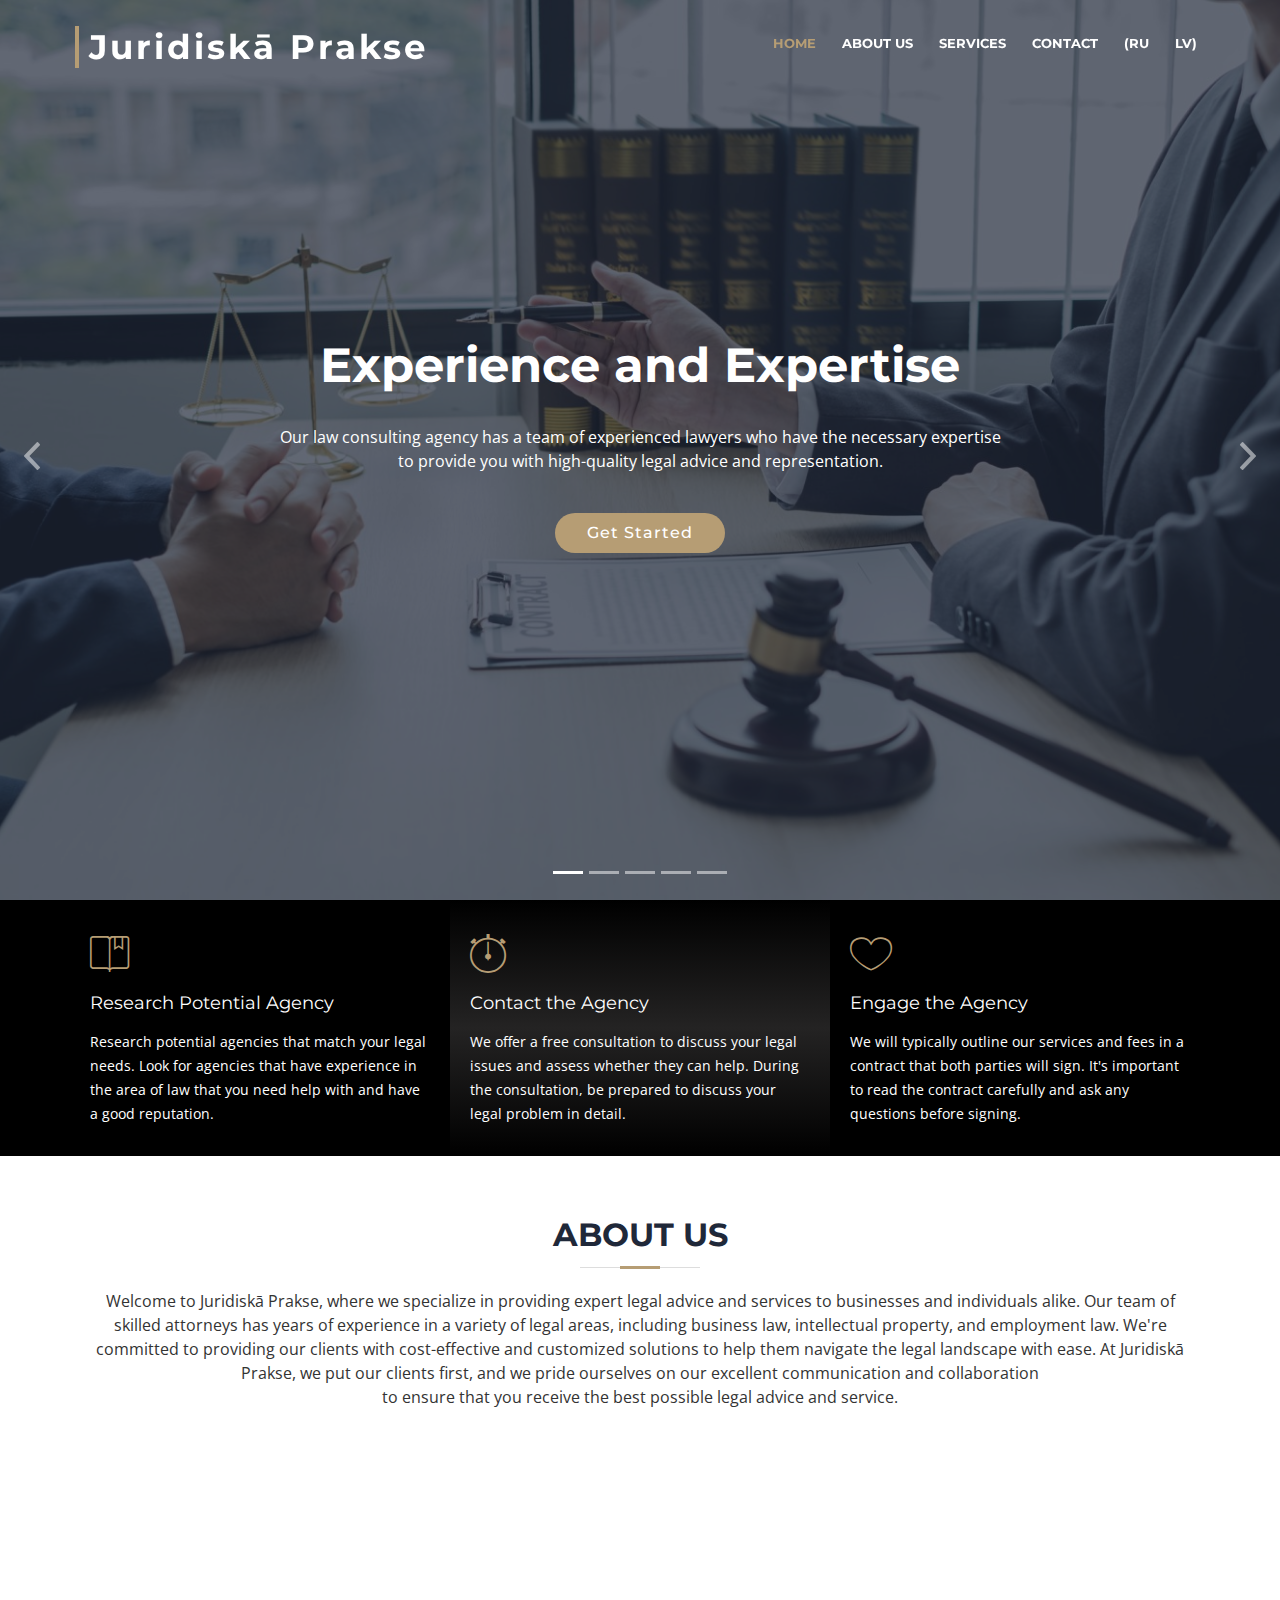
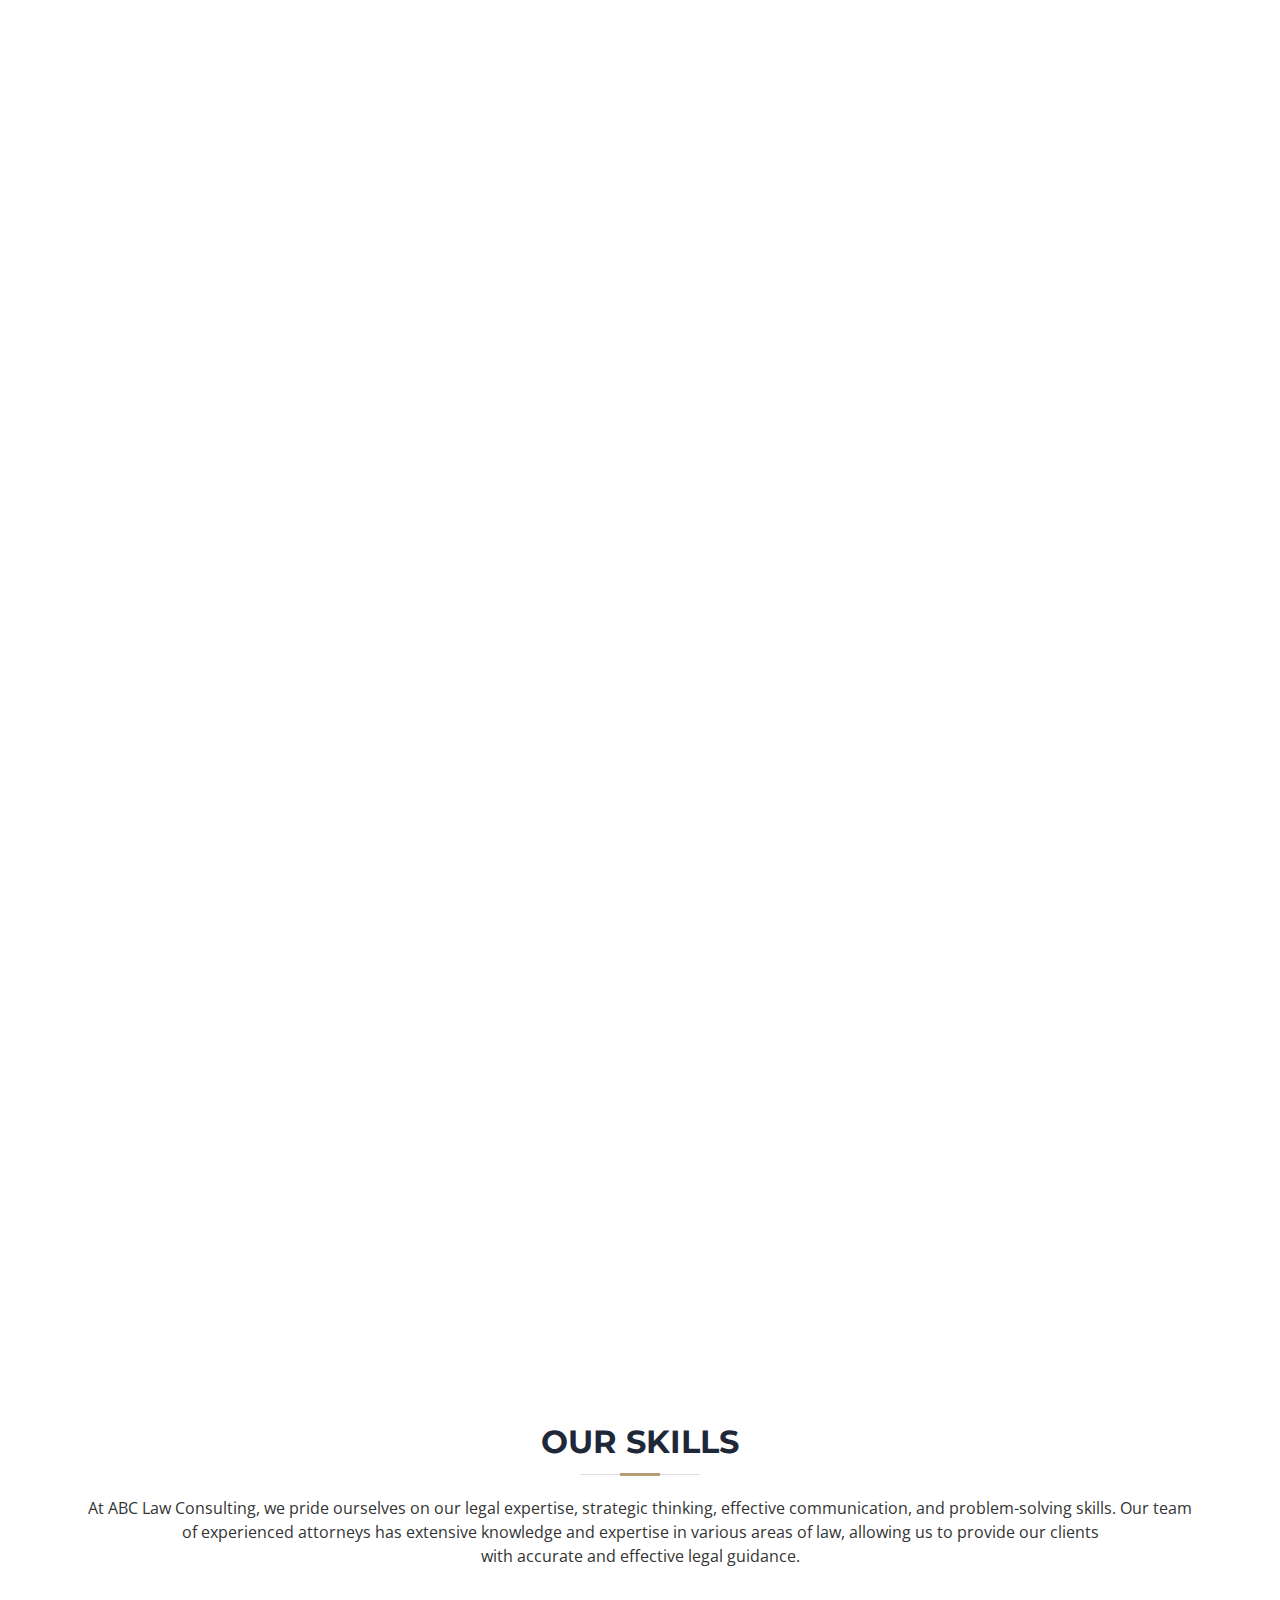
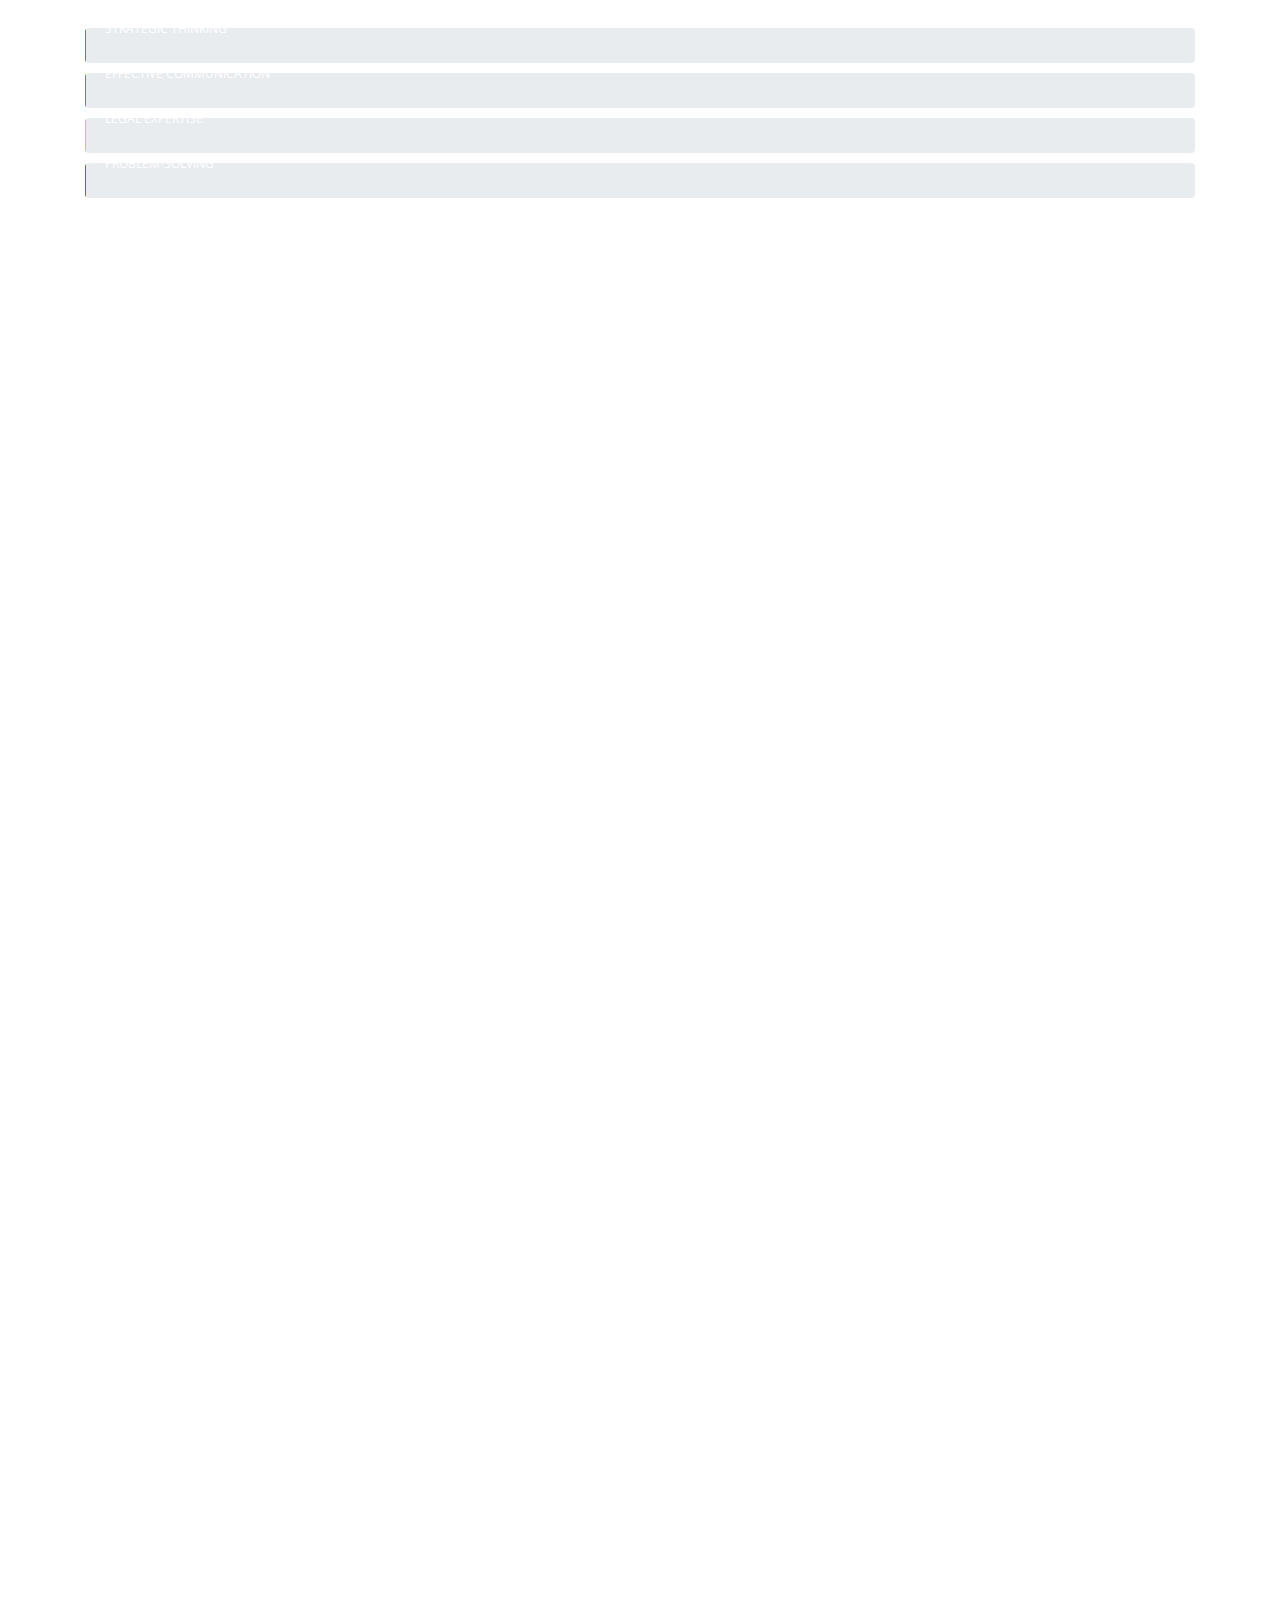
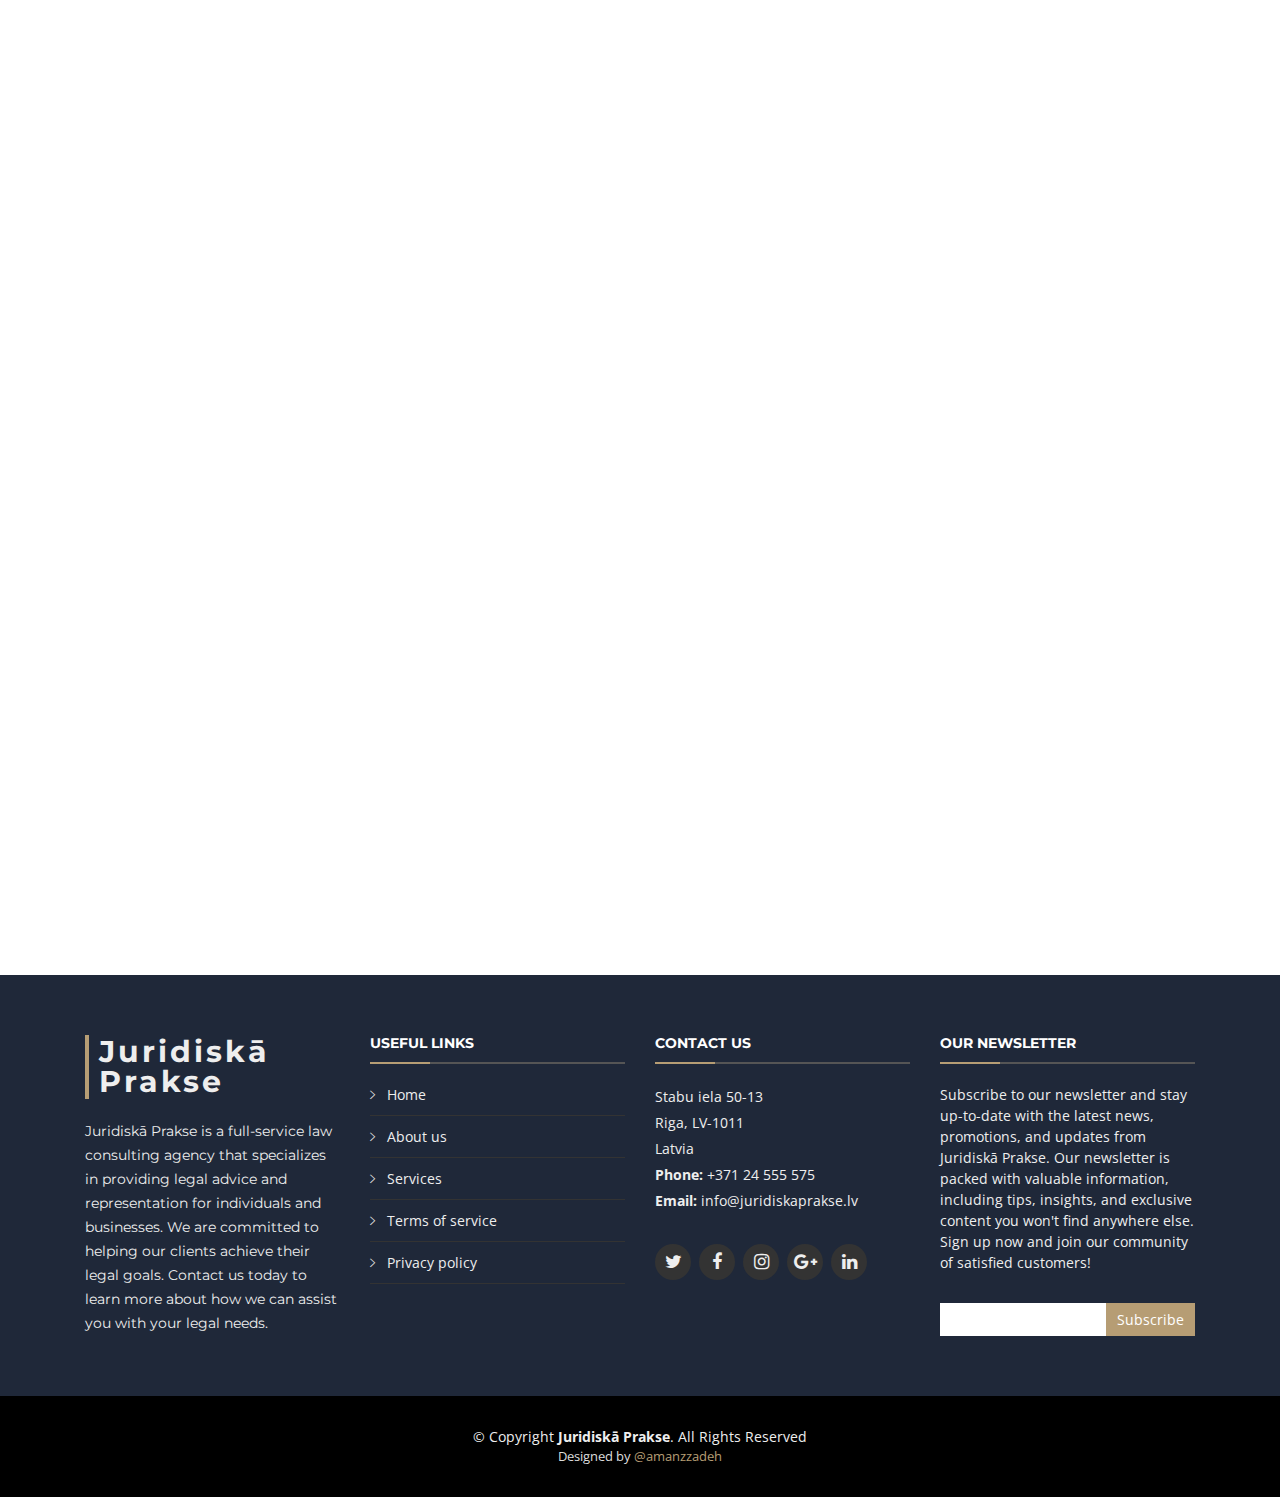
==== index.html @ 6c03685f "Update index.html" ====
<!DOCTYPE html>
<html lang="en">
<head>
  <meta charset="utf-8">
  <title>Juridiskā Prakse</title>
  <meta content="width=device-width, initial-scale=1.0" name="viewport">
  <meta content="" name="keywords">
  <meta content="" name="description">

  <!-- Favicons -->
  <link rel="apple-touch-icon" sizes="180x180" href="/img/apple-touch-icon.png">
  <link rel="icon" type="image/png" sizes="32x32" href="img/favicon-32x32.png">
  <link rel="icon" type="image/png" sizes="16x16" href="img/favicon-16x16.png">
  <link rel="manifest" href="/img/site.webmanifest">
  <!-- Google Fonts -->
  <link href="https://fonts.googleapis.com/css?family=Open+Sans:300,300i,400,400i,700,700i|Montserrat:300,400,500,700" rel="stylesheet">

  <!-- Bootstrap CSS File -->
  <link href="lib/bootstrap/css/bootstrap.min.css" rel="stylesheet">

  <!-- Libraries CSS Files -->
  <link href="lib/font-awesome/css/font-awesome.min.css" rel="stylesheet">
  <link href="lib/animate/animate.min.css" rel="stylesheet">
  <link href="lib/ionicons/css/ionicons.min.css" rel="stylesheet">
  <link href="lib/owlcarousel/assets/owl.carousel.min.css" rel="stylesheet">
  <link href="lib/lightbox/css/lightbox.min.css" rel="stylesheet">

  <!-- Main Stylesheet File -->
  <link href="css/style.css" rel="stylesheet">

</head>

<body>

  <!--==========================
    Header
  ============================-->
  <header id="header">
    <div class="container-fluid">

      <div id="logo" class="pull-left">
        <h1><a href="#intro" class="scrollto">Juridiskā Prakse</a></h1>
        <!-- Uncomment below if you prefer to use an image logo -->
        <!-- <a href="#intro"><img src="img/logo.png" alt="Juridiskā Prakse" title="" /></a> -->
      </div>

      <nav id="nav-menu-container">
        <ul class="nav-menu">
          <li class="menu-active"><a href="#intro">Home</a></li>
          <li><a href=ccc>About Us</a></li>
          <li><a href="#services">Services</a></li>

          </li>
          <li><a href="#contact">Contact</a></li>
        <li><a href="#">(RU</a></li>
        <li><a href="#">LV)</a></li>
        </ul>
      </nav><!-- #nav-menu-container -->
    </div>
  </header><!-- #header -->

  <!--==========================
    Intro Section
  ============================-->
  <section id="intro">
    <div class="intro-container">
      <div id="introCarousel" class="carousel  slide carousel-fade" data-ride="carousel">

        <ol class="carousel-indicators"></ol>

        <div class="carousel-inner" role="listbox">

          <div class="carousel-item active">
            <div class="carousel-background"><img src="img/intro-carousel/1.jpg" alt=""></div>
            <div class="carousel-container">
              <div class="carousel-content">
                <h2>Experience and Expertise</h2>
                <p>Our law consulting agency has a team of experienced lawyers who have the necessary expertise to provide you with high-quality legal advice and representation. </p>
                <a href="#featured-services" class="btn-get-started scrollto">Get Started</a>
              </div>
            </div>
          </div>

          <div class="carousel-item">
            <div class="carousel-background"><img src="img/intro-carousel/2.jpg" alt=""></div>
            <div class="carousel-container">
              <div class="carousel-content">
                <h2>Personalized Attention</h2>
                <p>We understand that every client has unique legal needs. That's why we provide personalized attention to ensure that we understand your specific situation and can provide tailored legal solutions.</p>
                <a href="#featured-services" class="btn-get-started scrollto">Get Started</a>
              </div>
            </div>
          </div>

          <div class="carousel-item">
            <div class="carousel-background"><img src="img/intro-carousel/3.jpg" alt=""></div>
            <div class="carousel-container">
              <div class="carousel-content">
                <h2>Cost-Effective Solutions</h2>
                <p>Our law consulting agency is committed to providing cost-effective solutions to our clients. We believe that quality legal advice shouldn't be prohibitively expensive, so we work to keep our fees <br>reasonable and affordable.</p>
                <a href="#featured-services" class="btn-get-started scrollto">Get Started</a>
              </div>
            </div>
          </div>

          <div class="carousel-item">
            <div class="carousel-background"><img src="img/intro-carousel/4.jpg" alt=""></div>
            <div class="carousel-container">
              <div class="carousel-content">
                <h2>Access to Resources</h2>
                <p>Our law consulting agency has access to a wide range of legal resources and connections, including industry experts, other law firms, and legal databases. This enables us to provide our clients with the most up-to-date and comprehensive legal advice and support.</p>
                <a href="#featured-services" class="btn-get-started scrollto">Get Started</a>
              </div>
            </div>
          </div>

          <div class="carousel-item">
            <div class="carousel-background"><img src="img/intro-carousel/5.jpg" alt=""></div>
            <div class="carousel-container">
              <div class="carousel-content">
                <h2>Strategic Support</h2>
                <p>Our law consulting agency can help you develop and execute a strategic legal plan that aligns with your business or personal goals. We can provide you with the guidance and support you need to achieve the best possible outcome for your legal matter.</p>
                <a href="#featured-services" class="btn-get-started scrollto">Get Started</a>
              </div>
            </div>
          </div>

        </div>

        <a class="carousel-control-prev" href="#introCarousel" role="button" data-slide="prev">
          <span class="carousel-control-prev-icon ion-chevron-left" aria-hidden="true"></span>
          <span class="sr-only">Previous</span>
        </a>

        <a class="carousel-control-next" href="#introCarousel" role="button" data-slide="next">
          <span class="carousel-control-next-icon ion-chevron-right" aria-hidden="true"></span>
          <span class="sr-only">Next</span>
        </a>

      </div>
    </div>
  </section><!-- #intro -->

  <main id="main">

    <!--==========================
      Featured Services Section
    ============================-->
    <section id="featured-services">
      <div class="container">
        <div class="row">

          <div class="col-lg-4 box">
            <i class="ion-ios-bookmarks-outline"></i>
            <h4 class="title"><a href="">Research Potential Agency</a></h4>
            <p class="description">Research potential agencies that match your legal needs. Look for agencies that have experience in the area of law that you need help with and have a good reputation.</p>
          </div>

          <div class="col-lg-4 box box-bg">
            <i class="ion-ios-stopwatch-outline"></i>
            <h4 class="title"><a href="">Contact the Agency</a></h4>
            <p class="description">We offer a free consultation to discuss your legal issues and assess whether they can help. During the consultation, be prepared to discuss your legal problem in detail.</p>
          </div>

          <div class="col-lg-4 box">
            <i class="ion-ios-heart-outline"></i>
            <h4 class="title"><a href="">Engage the Agency</a></h4>
            <p class="description">We will typically outline our services and fees in a contract that both parties will sign. It's important to read the contract carefully and ask any questions before signing.</p>
          </div>

        </div>
      </div>
    </section><!-- #featured-services -->

    <!--==========================
      About Us Section
    ============================-->
    <section id="about">
      <div class="container">

        <header class="section-header">
          <h3>About Us</h3>
          <p>Welcome to Juridiskā Prakse, where we specialize in providing expert legal advice and services to businesses and individuals alike. Our team of skilled attorneys has years of experience in a variety of legal areas, including business law, intellectual property, and employment law. We're committed to providing our clients with cost-effective and customized solutions to help them navigate the legal landscape with ease. At Juridiskā Prakse, we put our clients first, and we pride ourselves on our excellent communication 
            and collaboration <br>to ensure that you receive the best possible legal advice and service.</p>
        </header>

        <div class="row about-cols">

          <div class="col-md-4 wow fadeInUp">
            <div class="about-col">
              <div class="img">
                <img src="img/about-mission.jpg" alt="" class="img-fluid">
                <div class="icon"><i class="ion-ios-speedometer-outline"></i></div>
              </div>
              <h2 class="title"><a href="#">Our Mission</a></h2>
              <p>
                Our mission at Juridiskā Prakse is to provide our clients with expert legal advice and tailored solutions that align with their specific needs and goals, all while delivering the highest level of professionalism and client care.
              </p>
            </div>
          </div>

          <div class="col-md-4 wow fadeInUp" data-wow-delay="0.1s">
            <div class="about-col">
              <div class="img">
                <img src="img/about-plan.jpg" alt="" class="img-fluid">
                <div class="icon"><i class="ion-ios-list-outline"></i></div>
              </div>
              <h2 class="title"><a href="#">Our Plan</a></h2>
              <p>
                At Juridiskā Prakse, our plan is to offer top-notch legal advice and services that help our clients achieve their objectives, while fostering long-term relationships built on trust, integrity, and excellent results.
              </p>
            </div>
          </div>

          <div class="col-md-4 wow fadeInUp" data-wow-delay="0.2s">
            <div class="about-col">
              <div class="img">
                <img src="img/about-vision.jpg" alt="" class="img-fluid">
                <div class="icon"><i class="ion-ios-eye-outline"></i></div>
              </div>
              <h2 class="title"><a href="#">Our Vision</a></h2>
              <p>
                Our vision is to build long-lasting relationships with our clients, based on mutual trust, respect, and excellent results. We are committed to continuously innovating and improving our services.
              </p>
            </div>
          </div>

        </div>

      </div>
    </section><!-- #about -->

    <!--==========================
      Services Section
    ============================-->
    <section id="services">
      <div class="container">

        <header class="section-header wow fadeInUp">
          <h3>Services</h3>
          <p>At Juridiskā Prakse, we offer a wide range of legal services to help our clients navigate the complex legal landscape with confidence. Our services include legal advice and representation, contract drafting and review, intellectual property protection and enforcement, dispute resolution, and more. We pride ourselves on providing cost-effective solutions that help our clients achieve their desired outcomes, while keeping them informed and up-to-date throughout the legal process.</p>
        </header>

        <div class="row">

          <div class="col-lg-4 col-md-6 box wow bounceInUp" data-wow-duration="1.4s">
            <div class="icon"><i class="ion-ios-analytics-outline"></i></div>
            <h4 class="title"><a href="">Corporate Law</a></h4>
            <p class="description">Assistance with forming a corporation, drafting and reviewing contracts, handling mergers and acquisitions, and more.</p>
          </div>
          <div class="col-lg-4 col-md-6 box wow bounceInUp" data-wow-duration="1.4s">
            <div class="icon"><i class="ion-ios-bookmarks-outline"></i></div>
            <h4 class="title"><a href="">Intellectual Property</a></h4>
            <p class="description">Assistance with protecting and enforcing intellectual property rights, including obtaining patents, trademarks, and copyrights.</p>
          </div>
          <div class="col-lg-4 col-md-6 box wow bounceInUp" data-wow-duration="1.4s">
            <div class="icon"><i class="ion-ios-paper-outline"></i></div>
            <h4 class="title"><a href="">Employment Law</a></h4>
            <p class="description">Assistance with issues related to employment, such as hiring and firing, discrimination, and wage and hour disputes.</p>
          </div>
          <div class="col-lg-4 col-md-6 box wow bounceInUp" data-wow-delay="0.1s" data-wow-duration="1.4s">
            <div class="icon"><i class="ion-ios-speedometer-outline"></i></div>
            <h4 class="title"><a href="">Litigation</a></h4>
            <p class="description">Representation in court or other legal proceedings to resolve disputes, including commercial, employment, and intellectual property litigation.</p>
          </div>
          <div class="col-lg-4 col-md-6 box wow bounceInUp" data-wow-delay="0.1s" data-wow-duration="1.4s">
            <div class="icon"><i class="ion-ios-barcode-outline"></i></div>
            <h4 class="title"><a href="">Real Estate Law</a></h4>
            <p class="description">Assistance with issues related to real estate, such as buying, selling, leasing, or developing property, as well as land use and zoning regulations.</p>
          </div>
          <div class="col-lg-4 col-md-6 box wow bounceInUp" data-wow-delay="0.1s" data-wow-duration="1.4s">
            <div class="icon"><i class="ion-ios-people-outline"></i></div>
            <h4 class="title"><a href="">Tax Law</a></h4>
            <p class="description">Assistance with tax planning, compliance, and dispute resolution.</p>
          </div>

        </div>

      </div>
    </section><!-- #services -->

    <!--==========================
      Call To Action Section
    ============================-->
    <section id="call-to-action" class="wow fadeIn">
      <div class="container text-center">
        <h3>Ready to Achieve Your Legal Goals?</h3>
        <p> Take the first step towards achieving your legal goals with Juridiskā Prakse. Contact us today to schedule a consultation with one of our experienced attorneys and discover how we can help you navigate the legal landscape with confidence.</p>
        <a class="cta-btn" href="#">Contact Us to Schedule a Consultation</a>
      </div>
    </section><!-- #call-to-action -->

    <!--==========================
      Skills Section
    ============================-->
    <section id="skills">
      <div class="container">

        <header class="section-header">
          <h3>Our Skills</h3>
          <p>At ABC Law Consulting, we pride ourselves on our legal expertise, strategic thinking, effective communication, and problem-solving skills. Our team of experienced attorneys has extensive knowledge and expertise in various areas of law, allowing us to provide our clients <br>with accurate and effective legal guidance.</p>
        </header>

        <div class="skills-content">

          <div class="progress">
            <div class="progress-bar bg-success" role="progressbar" aria-valuenow="100" aria-valuemin="0" aria-valuemax="100">
              <span class="skill">Strategic thinking<i class="val">100%</i></span>
            </div>
          </div>

          <div class="progress">
            <div class="progress-bar bg-info" role="progressbar" aria-valuenow="100" aria-valuemin="0" aria-valuemax="100">
              <span class="skill">Effective communication<i class="val">100%</i></span>
            </div>
          </div>

          <div class="progress">
            <div class="progress-bar bg-warning" role="progressbar" aria-valuenow="100" aria-valuemin="0" aria-valuemax="100">
              <span class="skill">Legal expertise<i class="val">100%</i></span>
            </div>
          </div>

          <div class="progress">
            <div class="progress-bar bg-danger" role="progressbar" aria-valuenow="100" aria-valuemin="0" aria-valuemax="100">
              <span class="skill">Problem-solving<i class="val">100%</i></span>
            </div>
          </div>

        </div>

      </div>
    </section>

    <!--==========================
      Facts Section
    ============================-->
    <section id="facts"  class="wow fadeIn">
      <div class="container">

        <header class="section-header">
          <h3>Facts</h3>
          <p>At Juridiskā Prakse, we have a proven track record of success, with 10+ years of experience, satisfied clients, expertise in various areas of law, and a history of successful cases.</p>
        </header>

        <div class="row counters">

  				<div class="col-lg-3 col-6 text-center">
            <span data-toggle="counter-up">6</span>
            <p>Areas of expertise</p>
  				</div>

          <div class="col-lg-3 col-6 text-center">
            <span data-toggle="counter-up">13</span>
            <p>Years of experience</p>
  				</div>

          <div class="col-lg-3 col-6 text-center">
            <span data-toggle="counter-up">12,987</span>
            <p>Successful cases</p>
  				</div>

          <div class="col-lg-3 col-6 text-center">
            <span data-toggle="counter-up">17,672</span>
            <p>Client satisfaction</p>
  				</div>

  			</div>

        <div class="facts-img">
          <img src="img/facts-bg1.png" alt="" class="img-fluid">
        </div>

      </div>
    </section><!-- #facts -->

    <!--==========================
      Portfolio Section
    ============================-->
    <!-- <section id="portfolio"  class="section-bg" >
      <div class="container">

        <header class="section-header">
          <h3 class="section-title">Our Portfolio</h3>
        </header>

        <div class="row">
          <div class="col-lg-12">
            <ul id="portfolio-flters">
              <li data-filter="*" class="filter-active">All</li>
              <li data-filter=".filter-app">App</li>
              <li data-filter=".filter-card">Card</li>
              <li data-filter=".filter-web">Web</li>
            </ul>
          </div>
        </div>

        <div class="row portfolio-container">

          <div class="col-lg-4 col-md-6 portfolio-item filter-app wow fadeInUp">
            <div class="portfolio-wrap">
              <figure>
                <img src="img/portfolio/app1.jpg" class="img-fluid" alt="">
                <a href="img/portfolio/app1.jpg" data-lightbox="portfolio" data-title="App 1" class="link-preview" title="Preview"><i class="ion ion-eye"></i></a>
                <a href="#" class="link-details" title="More Details"><i class="ion ion-android-open"></i></a>
              </figure>

              <div class="portfolio-info">
                <h4><a href="#">App 1</a></h4>
                <p>App</p>
              </div>
            </div>
          </div>

          <div class="col-lg-4 col-md-6 portfolio-item filter-web wow fadeInUp" data-wow-delay="0.1s">
            <div class="portfolio-wrap">
              <figure>
                <img src="img/portfolio/web3.jpg" class="img-fluid" alt="">
                <a href="img/portfolio/web3.jpg" class="link-preview" data-lightbox="portfolio" data-title="Web 3" title="Preview"><i class="ion ion-eye"></i></a>
                <a href="#" class="link-details" title="More Details"><i class="ion ion-android-open"></i></a>
              </figure>

              <div class="portfolio-info">
                <h4><a href="#">Web 3</a></h4>
                <p>Web</p>
              </div>
            </div>
          </div>

          <div class="col-lg-4 col-md-6 portfolio-item filter-app wow fadeInUp" data-wow-delay="0.2s">
            <div class="portfolio-wrap">
              <figure>
                <img src="img/portfolio/app2.jpg" class="img-fluid" alt="">
                <a href="img/portfolio/app2.jpg" class="link-preview" data-lightbox="portfolio" data-title="App 2" title="Preview"><i class="ion ion-eye"></i></a>
                <a href="#" class="link-details" title="More Details"><i class="ion ion-android-open"></i></a>
              </figure>

              <div class="portfolio-info">
                <h4><a href="#">App 2</a></h4>
                <p>App</p>
              </div>
            </div>
          </div>

          <div class="col-lg-4 col-md-6 portfolio-item filter-card wow fadeInUp">
            <div class="portfolio-wrap">
              <figure>
                <img src="img/portfolio/card2.jpg" class="img-fluid" alt="">
                <a href="img/portfolio/card2.jpg" class="link-preview" data-lightbox="portfolio" data-title="Card 2" title="Preview"><i class="ion ion-eye"></i></a>
                <a href="#" class="link-details" title="More Details"><i class="ion ion-android-open"></i></a>
              </figure>

              <div class="portfolio-info">
                <h4><a href="#">Card 2</a></h4>
                <p>Card</p>
              </div>
            </div>
          </div>

          <div class="col-lg-4 col-md-6 portfolio-item filter-web wow fadeInUp" data-wow-delay="0.1s">
            <div class="portfolio-wrap">
              <figure>
                <img src="img/portfolio/web2.jpg" class="img-fluid" alt="">
                <a href="img/portfolio/web2.jpg" class="link-preview" data-lightbox="portfolio" data-title="Web 2" title="Preview"><i class="ion ion-eye"></i></a>
                <a href="#" class="link-details" title="More Details"><i class="ion ion-android-open"></i></a>
              </figure>

              <div class="portfolio-info">
                <h4><a href="#">Web 2</a></h4>
                <p>Web</p>
              </div>
            </div>
          </div>

          <div class="col-lg-4 col-md-6 portfolio-item filter-app wow fadeInUp" data-wow-delay="0.2s">
            <div class="portfolio-wrap">
              <figure>
                <img src="img/portfolio/app3.jpg" class="img-fluid" alt="">
                <a href="img/portfolio/app3.jpg" class="link-preview" data-lightbox="portfolio" data-title="App 3" title="Preview"><i class="ion ion-eye"></i></a>
                <a href="#" class="link-details" title="More Details"><i class="ion ion-android-open"></i></a>
              </figure>

              <div class="portfolio-info">
                <h4><a href="#">App 3</a></h4>
                <p>App</p>
              </div>
            </div>
          </div>

          <div class="col-lg-4 col-md-6 portfolio-item filter-card wow fadeInUp">
            <div class="portfolio-wrap">
              <figure>
                <img src="img/portfolio/card1.jpg" class="img-fluid" alt="">
                <a href="img/portfolio/card1.jpg" class="link-preview" data-lightbox="portfolio" data-title="Card 1" title="Preview"><i class="ion ion-eye"></i></a>
                <a href="#" class="link-details" title="More Details"><i class="ion ion-android-open"></i></a>
              </figure>

              <div class="portfolio-info">
                <h4><a href="#">Card 1</a></h4>
                <p>Card</p>
              </div>
            </div>
          </div>

          <div class="col-lg-4 col-md-6 portfolio-item filter-card wow fadeInUp" data-wow-delay="0.1s">
            <div class="portfolio-wrap">
              <figure>
                <img src="img/portfolio/card3.jpg" class="img-fluid" alt="">
                <a href="img/portfolio/card3.jpg" class="link-preview" data-lightbox="portfolio" data-title="Card 3" title="Preview"><i class="ion ion-eye"></i></a>
                <a href="#" class="link-details" title="More Details"><i class="ion ion-android-open"></i></a>
              </figure>

              <div class="portfolio-info">
                <h4><a href="#">Card 3</a></h4>
                <p>Card</p>
              </div>
            </div>
          </div>

          <div class="col-lg-4 col-md-6 portfolio-item filter-web wow fadeInUp" data-wow-delay="0.2s">
            <div class="portfolio-wrap">
              <figure>
                <img src="img/portfolio/web1.jpg" class="img-fluid" alt="">
                <a href="img/portfolio/web1.jpg" class="link-preview" data-lightbox="portfolio" data-title="Web 1" title="Preview"><i class="ion ion-eye"></i></a>
                <a href="#" class="link-details" title="More Details"><i class="ion ion-android-open"></i></a>
              </figure>

              <div class="portfolio-info">
                <h4><a href="#">Web 1</a></h4>
                <p>Web</p>
              </div>
            </div>
          </div>

        </div>

      </div> -->
    <!-- </section>#portfolio -->

    <!--==========================
      Clients Section
    ============================-->
    <!-- <section id="clients" class="wow fadeInUp">
      <div class="container">

        <header class="section-header">
          <h3>Our Clients</h3>
        </header>

        <div class="owl-carousel clients-carousel">
          <img src="img/clients/client-1.png" alt="">
          <img src="img/clients/client-2.png" alt="">
          <img src="img/clients/client-3.png" alt="">
          <img src="img/clients/client-4.png" alt="">
          <img src="img/clients/client-5.png" alt="">
          <img src="img/clients/client-6.png" alt="">
          <img src="img/clients/client-7.png" alt="">
          <img src="img/clients/client-8.png" alt="">
        </div>

      </div>
    </section>#clients -->

    <!--==========================
      Clients Section
    ============================-->
    <section id="testimonials" class="section-bg wow fadeInUp">
      <div class="container">

        <header class="section-header">
          <h3>Testimonials</h3>
        </header>

        <div class="owl-carousel testimonials-carousel">

          <div class="testimonial-item">
            <img src="img/testimonial-1.jpg" class="testimonial-img" alt="">
            <h3>Saul Goodman</h3>
            <h4>Ceo &amp; Founder</h4>
            <p>
              <img src="img/quote-sign-left.png" class="quote-sign-left" alt="">
              Proin iaculis purus consequat sem cure digni ssim donec porttitora entum suscipit rhoncus. Accusantium quam, ultricies eget id, aliquam eget nibh et. Maecen aliquam, risus at semper.
              <img src="img/quote-sign-right.png" class="quote-sign-right" alt="">
            </p>
          </div>

          <div class="testimonial-item">
            <img src="img/testimonial-2.jpg" class="testimonial-img" alt="">
            <h3>Sara Wilsson</h3>
            <h4>Designer</h4>
            <p>
              <img src="img/quote-sign-left.png" class="quote-sign-left" alt="">
              Export tempor illum tamen malis malis eram quae irure esse labore quem cillum quid cillum eram malis quorum velit fore eram velit sunt aliqua noster fugiat irure amet legam anim culpa.
              <img src="img/quote-sign-right.png" class="quote-sign-right" alt="">
            </p>
          </div>

          <div class="testimonial-item">
            <img src="img/testimonial-3.jpg" class="testimonial-img" alt="">
            <h3>Jena Karlis</h3>
            <h4>Store Owner</h4>
            <p>
              <img src="img/quote-sign-left.png" class="quote-sign-left" alt="">
              Enim nisi quem export duis labore cillum quae magna enim sint quorum nulla quem veniam duis minim tempor labore quem eram duis noster aute amet eram fore quis sint minim.
              <img src="img/quote-sign-right.png" class="quote-sign-right" alt="">
            </p>
          </div>

          <div class="testimonial-item">
            <img src="img/testimonial-4.jpg" class="testimonial-img" alt="">
            <h3>Matt Brandon</h3>
            <h4>Freelancer</h4>
            <p>
              <img src="img/quote-sign-left.png" class="quote-sign-left" alt="">
              Fugiat enim eram quae cillum dolore dolor amet nulla culpa multos export minim fugiat minim velit minim dolor enim duis veniam ipsum anim magna sunt elit fore quem dolore labore illum veniam.
              <img src="img/quote-sign-right.png" class="quote-sign-right" alt="">
            </p>
          </div>

          <div class="testimonial-item">
            <img src="img/testimonial-5.jpg" class="testimonial-img" alt="">
            <h3>John Larson</h3>
            <h4>Entrepreneur</h4>
            <p>
              <img src="img/quote-sign-left.png" class="quote-sign-left" alt="">
              Quis quorum aliqua sint quem legam fore sunt eram irure aliqua veniam tempor noster veniam enim culpa labore duis sunt culpa nulla illum cillum fugiat legam esse veniam culpa fore nisi cillum quid.
              <img src="img/quote-sign-right.png" class="quote-sign-right" alt="">
            </p>
          </div>

        </div>

      </div>
    </section><!-- #testimonials -->

    <!--==========================
      Team Section
    ============================-->
    <!-- <section id="team">
      <div class="container">
        <div class="section-header wow fadeInUp">
          <h3>Team</h3>
          <p>Sed ut perspiciatis unde omnis iste natus error sit voluptatem accusantium doloremque</p>
        </div>

        <div class="row">

          <div class="col-lg-3 col-md-6 wow fadeInUp">
            <div class="member">
              <img src="img/team-1.jpg" class="img-fluid" alt="">
              <div class="member-info">
                <div class="member-info-content">
                  <h4>Walter White</h4>
                  <span>Chief Executive Officer</span>
                  <div class="social">
                    <a href=""><i class="fa fa-twitter"></i></a>
                    <a href=""><i class="fa fa-facebook"></i></a>
                    <a href=""><i class="fa fa-google-plus"></i></a>
                    <a href=""><i class="fa fa-linkedin"></i></a>
                  </div>
                </div>
              </div>
            </div>
          </div>

          <div class="col-lg-3 col-md-6 wow fadeInUp" data-wow-delay="0.1s">
            <div class="member">
              <img src="img/team-2.jpg" class="img-fluid" alt="">
              <div class="member-info">
                <div class="member-info-content">
                  <h4>Sarah Jhonson</h4>
                  <span>Product Manager</span>
                  <div class="social">
                    <a href=""><i class="fa fa-twitter"></i></a>
                    <a href=""><i class="fa fa-facebook"></i></a>
                    <a href=""><i class="fa fa-google-plus"></i></a>
                    <a href=""><i class="fa fa-linkedin"></i></a>
                  </div>
                </div>
              </div>
            </div>
          </div>

          <div class="col-lg-3 col-md-6 wow fadeInUp" data-wow-delay="0.2s">
            <div class="member">
              <img src="img/team-3.jpg" class="img-fluid" alt="">
              <div class="member-info">
                <div class="member-info-content">
                  <h4>William Anderson</h4>
                  <span>CTO</span>
                  <div class="social">
                    <a href=""><i class="fa fa-twitter"></i></a>
                    <a href=""><i class="fa fa-facebook"></i></a>
                    <a href=""><i class="fa fa-google-plus"></i></a>
                    <a href=""><i class="fa fa-linkedin"></i></a>
                  </div>
                </div>
              </div>
            </div>
          </div>

          <div class="col-lg-3 col-md-6 wow fadeInUp" data-wow-delay="0.3s">
            <div class="member">
              <img src="img/team-4.jpg" class="img-fluid" alt="">
              <div class="member-info">
                <div class="member-info-content">
                  <h4>Amanda Jepson</h4>
                  <span>Accountant</span>
                  <div class="social">
                    <a href=""><i class="fa fa-twitter"></i></a>
                    <a href=""><i class="fa fa-facebook"></i></a>
                    <a href=""><i class="fa fa-google-plus"></i></a>
                    <a href=""><i class="fa fa-linkedin"></i></a>
                  </div>
                </div>
              </div>
            </div>
          </div>

        </div>

      </div>
    </section>#team -->

    <!--==========================
      Contact Section
    ============================-->
    <section id="contact" class="section-bg wow fadeInUp">
      <div class="container">

        <div class="section-header">
          <h3>Reach out to us</h3>
          <p>If you need help or have a question, don't hesitate to reach out to us. We're available by phone, email, and we're always happy to assist you.</p>
        </div>

        <div class="row contact-info">

          <div class="col-md-4">
            <div class="contact-address">
              <i class="ion-ios-location-outline"></i>
              <h3>Address</h3>
              <address>Stabu iela 50-13, LV-1011, Latvia</address>
            </div>
          </div>

          <div class="col-md-4">
            <div class="contact-phone">
              <i class="ion-ios-telephone-outline"></i>
              <h3>Phone Number</h3>
              <p><a href="tel:+155895548855">+371 24 555 575</a></p>
            </div>
          </div>

          <div class="col-md-4">
            <div class="contact-email">
              <i class="ion-ios-email-outline"></i>
              <h3>Email</h3>
              <p><a href="mailto:info@example.com">info@juridiskaprakse.lv</a></p>
            </div>
          </div>

        </div>

        <div class="form">
          <div id="sendmessage">Your message has been sent. Thank you!</div>
          <div id="errormessage"></div>
          <form action="" method="post" role="form" class="contactForm">
            <div class="form-row">
              <div class="form-group col-md-6">
                <input type="text" name="name" class="form-control" id="name" placeholder="Your Name" data-rule="minlen:4" data-msg="Please enter at least 4 chars" />
                <div class="validation"></div>
              </div>
              <div class="form-group col-md-6">
                <input type="email" class="form-control" name="email" id="email" placeholder="Your Email" data-rule="email" data-msg="Please enter a valid email" />
                <div class="validation"></div>
              </div>
            </div>
            <div class="form-group">
              <input type="text" class="form-control" name="subject" id="subject" placeholder="Subject" data-rule="minlen:4" data-msg="Please enter at least 8 chars of subject" />
              <div class="validation"></div>
            </div>
            <div class="form-group">
              <textarea class="form-control" name="message" rows="5" data-rule="required" data-msg="Please write something for us" placeholder="Message"></textarea>
              <div class="validation"></div>
            </div>
            <div class="text-center"><button type="submit">Send Message</button></div>
          </form>
        </div>

      </div>
    </section><!-- #contact -->

  </main>

  <!--==========================
    Footer
  ============================-->
  <footer id="footer">
    <div class="footer-top">
      <div class="container">
        <div class="row">

          <div class="col-lg-3 col-md-6 footer-info">
            <h3>Juridiskā Prakse</h3>
            <p>Juridiskā Prakse is a full-service law consulting agency that specializes in 
              providing legal advice and representation for individuals and businesses. 
              We are committed to helping our clients achieve their legal goals. Contact us today to learn more about how we can assist you with your legal needs.</p>
          </div>

          <div class="col-lg-3 col-md-6 footer-links">
            <h4>Useful Links</h4>
            <ul>
              <li><i class="ion-ios-arrow-right"></i> <a href="#intro">Home</a></li>
              <li><i class="ion-ios-arrow-right"></i> <a href="#about">About us</a></li>
              <li><i class="ion-ios-arrow-right"></i> <a href="#services">Services</a></li>
              <li><i class="ion-ios-arrow-right"></i> <a href="#">Terms of service</a></li>
              <li><i class="ion-ios-arrow-right"></i> <a href="#">Privacy policy</a></li>
            </ul>
          </div>

          <div class="col-lg-3 col-md-6 footer-contact">
            <h4>Contact Us</h4>
            <p>
              Stabu iela 50-13 <br>
              Riga, LV-1011<br>
              Latvia <br>
              <strong>Phone:</strong> +371 24 555 575<br>
              <strong>Email:</strong> info@juridiskaprakse.lv<br>
            </p>

            <div class="social-links">
              <a href="#" class="twitter"><i class="fa fa-twitter"></i></a>
              <a href="#" class="facebook"><i class="fa fa-facebook"></i></a>
              <a href="#" class="instagram"><i class="fa fa-instagram"></i></a>
              <a href="#" class="google-plus"><i class="fa fa-google-plus"></i></a>
              <a href="#" class="linkedin"><i class="fa fa-linkedin"></i></a>
            </div>

          </div>

          <div class="col-lg-3 col-md-6 footer-newsletter">
            <h4>Our Newsletter</h4>
            <p>Subscribe to our newsletter and stay up-to-date with the latest news, promotions, and updates from Juridiskā Prakse. Our newsletter is packed with valuable information, including tips, insights, and exclusive content you won't find anywhere else. Sign up now and join our community of satisfied customers!</p>
            <form action="" method="post">
              <input type="email" name="email"><input type="submit"  value="Subscribe">
            </form>
          </div>

        </div>
      </div>
    </div>

    <div class="container">
      <div class="copyright">
        &copy; Copyright <strong>Juridiskā Prakse</strong>. All Rights Reserved
      </div>
      <div class="credits">
        <!--
          All the links in the footer should remain intact.
          You can delete the links only if you purchased the pro version.
          Licensing information: https://bootstrapmade.com/license/
          Purchase the pro version with working PHP/AJAX contact form: https://bootstrapmade.com/buy/?theme=BizPage
        -->
        Designed by <a href="#">@amanzzadeh</a>
      </div>
    </div>
  </footer><!-- #footer -->

  <a href="#" class="back-to-top"><i class="fa fa-chevron-up"></i></a>
  <!-- Uncomment below i you want to use a preloader -->
  <!-- <div id="preloader"></div> -->

  <!-- JavaScript Libraries -->
  <script src="lib/jquery/jquery.min.js"></script>
  <script src="lib/jquery/jquery-migrate.min.js"></script>
  <script src="lib/bootstrap/js/bootstrap.bundle.min.js"></script>
  <script src="lib/easing/easing.min.js"></script>
  <script src="lib/superfish/hoverIntent.js"></script>
  <script src="lib/superfish/superfish.min.js"></script>
  <script src="lib/wow/wow.min.js"></script>
  <script src="lib/waypoints/waypoints.min.js"></script>
  <script src="lib/counterup/counterup.min.js"></script>
  <script src="lib/owlcarousel/owl.carousel.min.js"></script>
  <script src="lib/isotope/isotope.pkgd.min.js"></script>
  <script src="lib/lightbox/js/lightbox.min.js"></script>
  <script src="lib/touchSwipe/jquery.touchSwipe.min.js"></script>
  <!-- Contact Form JavaScript File -->
  <script src="contactform/contactform.js"></script>

  <!-- Template Main Javascript File -->
  <script src="js/main.js"></script>

</body>
</html>
---- css/style.css ----
/*--------------------------------------------------------------
# General
--------------------------------------------------------------*/

body {
  background: #fff;
  color: #666666;
  font-family: "Open Sans", sans-serif;
}

a {
  color: #b69d74;
  transition: 0.5s;
}

a:hover,
a:active,
a:focus {
  color: #b69d74;
  outline: none;
  text-decoration: none;
}

p {
  padding: 0;
  margin: 0 0 30px 0;
}

h1,
h2,
h3,
h4,
h5,
h6 {
  font-family: "Montserrat", sans-serif;
  font-weight: 400;
  margin: 0 0 20px 0;
  padding: 0;
}

/* Back to top button */

.back-to-top {
  position: fixed;
  display: none;
  background: #b69d74;
  color: #fff;
  width: 44px;
  height: 44px;
  text-align: center;
  line-height: 1;
  font-size: 16px;
  border-radius: 50%;
  right: 15px;
  bottom: 15px;
  transition: background 0.5s;
  z-index: 11;
}

.back-to-top i {
  padding-top: 12px;
  color: #fff;
}

/* Prelaoder */

#preloader {
  position: fixed;
  top: 0;
  left: 0;
  right: 0;
  bottom: 0;
  z-index: 9999;
  overflow: hidden;
  background: #fff;
}

#preloader:before {
  content: "";
  position: fixed;
  top: calc(50% - 30px);
  left: calc(50% - 30px);
  border: 6px solid #f2f2f2;
  border-top: 6px solid #b69d74;
  border-radius: 50%;
  width: 60px;
  height: 60px;
  -webkit-animation: animate-preloader 1s linear infinite;
  animation: animate-preloader 1s linear infinite;
}

@-webkit-keyframes animate-preloader {
  0% {
    -webkit-transform: rotate(0deg);
    transform: rotate(0deg);
  }

  100% {
    -webkit-transform: rotate(360deg);
    transform: rotate(360deg);
  }
}

@keyframes animate-preloader {
  0% {
    -webkit-transform: rotate(0deg);
    transform: rotate(0deg);
  }

  100% {
    -webkit-transform: rotate(360deg);
    transform: rotate(360deg);
  }
}

/*--------------------------------------------------------------
# Header
--------------------------------------------------------------*/

#header {
  padding: 30px 0;
  height: 92px;
  position: fixed;
  left: 0;
  top: 0;
  right: 0;
  transition: all 0.5s;
  z-index: 997;
}

#header.header-scrolled {
  background: rgba(31, 40, 57, 0.9);
  padding: 20px 0;
  height: 72px;
  transition: all 0.5s;
}

#header #logo {
  float: left;
}

#header #logo h1 {
  font-size: 34px;
  margin: 0;
  padding: 0;
  line-height: 1;
  font-family: "Montserrat", sans-serif;
  font-weight: 700;
  letter-spacing: 3px;
}

#header #logo h1 a,
#header #logo h1 a:hover {
  color: #fff;
  padding-left: 10px;
  border-left: 4px solid #b69d74;
}

#header #logo img {
  padding: 0;
  margin: 0;
}

/*--------------------------------------------------------------
# Intro Section
--------------------------------------------------------------*/

#intro {
  display: table;
  width: 100%;
  height: 100vh;
  background: #000;
}

#intro .carousel-item {
  width: 100%;
  height: 100vh;
  background-size: cover;
  background-position: center;
  background-repeat: no-repeat;
}

#intro .carousel-item::before {
  content: '';
  background-color: rgba(31, 40, 57, 0.7);
  position: absolute;
  height: 100%;
  width: 100%;
  top: 0;
  right: 0;
  left: 0;
  bottom: 0;
}

#intro .carousel-container {
  display: -webkit-box;
  display: -webkit-flex;
  display: -ms-flexbox;
  display: flex;
  -webkit-box-pack: center;
  -webkit-justify-content: center;
  -ms-flex-pack: center;
  justify-content: center;
  -webkit-box-align: center;
  -webkit-align-items: center;
  -ms-flex-align: center;
  align-items: center;
  position: absolute;
  bottom: 0;
  top: 0;
  left: 0;
  right: 0;
}

#intro .carousel-background img {
  max-width: 100%;
}

#intro .carousel-content {
  text-align: center;
}

#intro h2 {
  color: #fff;
  margin-bottom: 30px;
  font-size: 48px;
  font-weight: 700;
}

#intro p {
  width: 80%;
  margin: 0 auto 30px auto;
  color: #fff;
}

#intro .carousel-fade {
  overflow: hidden;
}

#intro .carousel-fade .carousel-inner .carousel-item {
  transition-property: opacity;
}

#intro .carousel-fade .carousel-inner .carousel-item,
#intro .carousel-fade .carousel-inner .active.carousel-item-left,
#intro .carousel-fade .carousel-inner .active.carousel-item-right {
  opacity: 0;
}

#intro .carousel-fade .carousel-inner .active,
#intro .carousel-fade .carousel-inner .carousel-item-next.carousel-item-left,
#intro .carousel-fade .carousel-inner .carousel-item-prev.carousel-item-right {
  opacity: 1;
  transition: 0.5s;
}

#intro .carousel-fade .carousel-inner .carousel-item-next,
#intro .carousel-fade .carousel-inner .carousel-item-prev,
#intro .carousel-fade .carousel-inner .active.carousel-item-left,
#intro .carousel-fade .carousel-inner .active.carousel-item-right {
  left: 0;
  -webkit-transform: translate3d(0, 0, 0);
  transform: translate3d(0, 0, 0);
}

#intro .carousel-control-prev,
#intro .carousel-control-next {
  width: 10%;
}

#intro .carousel-control-next-icon,
#intro .carousel-control-prev-icon {
  background: none;
  font-size: 32px;
  line-height: 1;
}

#intro .carousel-indicators li {
  cursor: pointer;
}

#intro .btn-get-started {
  font-family: "Montserrat", sans-serif;
  font-weight: 500;
  font-size: 16px;
  letter-spacing: 1px;
  display: inline-block;
  padding: 8px 32px;
  border-radius: 50px;
  transition: 0.5s;
  margin: 10px;
  color: #fff;
  background: #b69d74;
}

#intro .btn-get-started:hover {
  background: #fff;
  color: #b69d74;
}

/*--------------------------------------------------------------
# Navigation Menu
--------------------------------------------------------------*/

/* Nav Menu Essentials */

.nav-menu,
.nav-menu * {
  margin: 0;
  padding: 0;
  list-style: none;
}

.nav-menu ul {
  position: absolute;
  display: none;
  top: 100%;
  left: 0;
  z-index: 99;
}

.nav-menu li {
  position: relative;
  white-space: nowrap;
}

.nav-menu > li {
  float: left;
}

.nav-menu li:hover > ul,
.nav-menu li.sfHover > ul {
  display: block;
}

.nav-menu ul ul {
  top: 0;
  left: 100%;
}

.nav-menu ul li {
  min-width: 180px;
}

/* Nav Menu Arrows */

.sf-arrows .sf-with-ul {
  padding-right: 30px;
}

.sf-arrows .sf-with-ul:after {
  content: "\f107";
  position: absolute;
  right: 15px;
  font-family: FontAwesome;
  font-style: normal;
  font-weight: normal;
}

.sf-arrows ul .sf-with-ul:after {
  content: "\f105";
}

/* Nav Meu Container */

#nav-menu-container {
  float: right;
  margin: 0;
}

/* Nav Meu Styling */

.nav-menu a {
  padding: 0 8px 10px 8px;
  text-decoration: none;
  display: inline-block;
  color: #fff;
  font-family: "Montserrat", sans-serif;
  font-weight: 700;
  font-size: 13px;
  text-transform: uppercase;
  outline: none;
}

.nav-menu li:hover > a,
.nav-menu > .menu-active > a {
  color: #b69d74;
}

.nav-menu > li {
  margin-left: 10px;
}

.nav-menu ul {
  margin: 4px 0 0 0;
  padding: 10px;
  box-shadow: 0px 0px 30px rgba(127, 137, 161, 0.25);
  background: #fff;
}

.nav-menu ul li {
  transition: 0.3s;
}

.nav-menu ul li a {
  padding: 10px;
  color: #333;
  transition: 0.3s;
  display: block;
  font-size: 13px;
  text-transform: none;
}

.nav-menu ul li:hover > a {
  color: #b69d74;
}

.nav-menu ul ul {
  margin: 0;
}

/* Mobile Nav Toggle */

#mobile-nav-toggle {
  position: fixed;
  right: 0;
  top: 0;
  z-index: 999;
  margin: 20px 20px 0 0;
  border: 0;
  background: none;
  font-size: 24px;
  display: none;
  transition: all 0.4s;
  outline: none;
  cursor: pointer;
}

#mobile-nav-toggle i {
  color: #fff;
}

/* Mobile Nav Styling */

#mobile-nav {
  position: fixed;
  top: 0;
  padding-top: 18px;
  bottom: 0;
  z-index: 998;
  background: rgba(31, 40, 57, 0.8);
  left: -260px;
  width: 260px;
  overflow-y: auto;
  transition: 0.4s;
}

#mobile-nav ul {
  padding: 0;
  margin: 0;
  list-style: none;
}

#mobile-nav ul li {
  position: relative;
}

#mobile-nav ul li a {
  color: #fff;
  font-size: 13px;
  text-transform: uppercase;
  overflow: hidden;
  padding: 10px 22px 10px 15px;
  position: relative;
  text-decoration: none;
  width: 100%;
  display: block;
  outline: none;
  font-weight: 700;
  font-family: "Montserrat", sans-serif;
}

#mobile-nav ul li a:hover {
  color: #b69d74;
}

#mobile-nav ul li li {
  padding-left: 30px;
}

#mobile-nav ul li.menu-active a {
  color: #b69d74;
}

#mobile-nav ul .menu-has-children i {
  position: absolute;
  right: 0;
  z-index: 99;
  padding: 15px;
  cursor: pointer;
  color: #fff;
}

#mobile-nav ul .menu-has-children i.fa-chevron-up {
  color: #b69d74;
}

#mobile-nav ul .menu-has-children li a {
  text-transform: none;
}

#mobile-nav ul .menu-item-active {
  color: #b69d74;
}

#mobile-body-overly {
  width: 100%;
  height: 100%;
  z-index: 997;
  top: 0;
  left: 0;
  position: fixed;
  background: rgba(31, 40, 57, 0.7);
  display: none;
}

/* Mobile Nav body classes */

body.mobile-nav-active {
  overflow: hidden;
}

body.mobile-nav-active #mobile-nav {
  left: 0;
}

body.mobile-nav-active #mobile-nav-toggle {
  color: #fff;
}

/*--------------------------------------------------------------
# Sections
--------------------------------------------------------------*/

/* Sections Header
--------------------------------*/

.section-header h3 {
  font-size: 32px;
  color: #1f2839;
  text-transform: uppercase;
  text-align: center;
  font-weight: 700;
  position: relative;
  padding-bottom: 15px;
}

.section-header h3::before {
  content: '';
  position: absolute;
  display: block;
  width: 120px;
  height: 1px;
  background: #ddd;
  bottom: 1px;
  left: calc(50% - 60px);
}

.section-header h3::after {
  content: '';
  position: absolute;
  display: block;
  width: 40px;
  height: 3px;
  background: #b69d74;
  bottom: 0;
  left: calc(50% - 20px);
}

.section-header p {
  text-align: center;
  padding-bottom: 30px;
  color: #333;
}

/* Section with background
--------------------------------*/

.section-bg {
  background: #f7f7f7;
}

/* Featured Services Section
--------------------------------*/

#featured-services {
  background: #000;
}

#featured-services .box {
  padding: 30px 20px;
}

#featured-services .box-bg {
  background-image: linear-gradient(0deg, #000000 0%, #242323 50%, #000000 100%);
}

#featured-services i {
  color: #b69d74;
  font-size: 48px;
  display: inline-block;
  line-height: 1;
}

#featured-services h4 {
  font-weight: 400;
  margin: 15px 0;
  font-size: 18px;
}

#featured-services h4 a {
  color: #fff;
}

#featured-services h4 a:hover {
  color: #b69d74;
}

#featured-services p {
  font-size: 14px;
  line-height: 24px;
  color: #fff;
  margin-bottom: 0;
}

/* About Us Section
--------------------------------*/

#about {
  background: url("../img/about-bg.jpg") center top no-repeat fixed;
  background-size: cover;
  padding: 60px 0 40px 0;
  position: relative;
}

#about::before {
  content: '';
  position: absolute;
  left: 0;
  right: 0;
  top: 0;
  bottom: 0;
  background: rgba(255, 255, 255, 0.92);
  z-index: 9;
}

#about .container {
  position: relative;
  z-index: 10;
}

#about .about-col {
  background: #fff;
  border-radius: 0 0 4px 4px;
  box-shadow: 0px 2px 12px rgba(31, 40, 57, 0.08);
  margin-bottom: 20px;
}

#about .about-col .img {
  position: relative;
}

#about .about-col .img img {
  border-radius: 4px 4px 0 0;
}

#about .about-col .icon {
  width: 64px;
  height: 64px;
  padding-top: 8px;
  text-align: center;
  position: absolute;
  background-color: #b69d74;
  border-radius: 50%;
  text-align: center;
  border: 4px solid #fff;
  left: calc( 50% - 32px);
  bottom: -30px;
  transition: 0.3s;
}

#about .about-col i {
  font-size: 36px;
  line-height: 1;
  color: #fff;
  transition: 0.3s;
}

#about .about-col:hover .icon {
  background-color: #fff;
}

#about .about-col:hover i {
  color: #b69d74;
}

#about .about-col h2 {
  color: #000;
  text-align: center;
  font-weight: 700;
  font-size: 20px;
  padding: 0;
  margin: 40px 0 12px 0;
}

#about .about-col h2 a {
  color: #000;
}

#about .about-col h2 a:hover {
  color: #b69d74;
}

#about .about-col p {
  font-size: 14px;
  line-height: 24px;
  color: #333;
  margin-bottom: 0;
  padding: 0 20px 20px 20px;
}

/* Services Section
--------------------------------*/

#services {
  background: #fff;
  background-size: cover;
  padding: 60px 0 40px 0;
}

#services .box {
  margin-bottom: 30px;
}

#services .icon {
  float: left;
}

#services .icon i {
  color: #b69d74;
  font-size: 36px;
  line-height: 1;
  transition: 0.5s;
}

#services .title {
  margin-left: 60px;
  font-weight: 700;
  margin-bottom: 15px;
  font-size: 18px;
}

#services .title a {
  color: #1f2839;
}

#services .box:hover .title a {
  color: #b69d74;
}

#services .description {
  font-size: 14px;
  margin-left: 60px;
  line-height: 24px;
  margin-bottom: 0;
}

/* Call To Action Section
--------------------------------*/

#call-to-action {
  background: linear-gradient(rgba(0, 142, 99, 0.1), rgba(31, 40, 57, 0.1)), url(../img/call-to-action-bg.jpg) fixed center center;
  background-size: cover;
  padding: 60px 0;
}

#call-to-action h3 {
  color: #fff;
  font-size: 28px;
  font-weight: 700;
}

#call-to-action p {
  color: #fff;
}

#call-to-action .cta-btn {
  font-family: "Montserrat", sans-serif;
  text-transform: uppercase;
  font-weight: 500;
  font-size: 16px;
  letter-spacing: 1px;
  display: inline-block;
  padding: 8px 28px;
  border-radius: 25px;
  transition: 0.5s;
  margin-top: 10px;
  border: 2px solid #fff;
  color: #fff;
}

#call-to-action .cta-btn:hover {
  background: #b69d74;
  border: 2px solid #b69d74;
}

/* Call To Action Section
--------------------------------*/

#skills {
  padding: 60px 0;
}

#skills .progress {
  height: 35px;
  margin-bottom: 10px;
}

#skills .progress .skill {
  font-family: "Open Sans", sans-serif;
  line-height: 35px;
  padding: 0;
  margin: 0 0 0 20px;
  text-transform: uppercase;
}

#skills .progress .skill .val {
  float: right;
  font-style: normal;
  margin: 0 20px 0 0;
}

#skills .progress-bar {
  width: 1px;
  text-align: left;
  transition: .9s;
}

/* Facts Section
--------------------------------*/

#facts {
  background: url("../img/facts-bg.jpg") center top no-repeat fixed;
  background-size: cover;
  padding: 60px 0 0 0;
  position: relative;
}

#facts::before {
  content: '';
  position: absolute;
  left: 0;
  right: 0;
  top: 0;
  bottom: 0;
  background: rgba(255, 255, 255, 0.88);
  z-index: 9;
}

#facts .container {
  position: relative;
  z-index: 10;
}

#facts .counters span {
  font-family: "Montserrat", sans-serif;
  font-weight: bold;
  font-size: 48px;
  display: block;
  color: #b69d74;
}

#facts .counters p {
  padding: 0;
  margin: 0 0 20px 0;
  font-family: "Montserrat", sans-serif;
  font-size: 14px;
  color: #1f2839;
}

#facts .facts-img {
  text-align: center;
  padding-top: 30px;
}

/* Portfolio Section
--------------------------------*/

/* #portfolio {
  padding: 60px 0;
}

#portfolio #portfolio-flters {
  padding: 0;
  margin: 5px 0 35px 0;
  list-style: none;
  text-align: center;
}

#portfolio #portfolio-flters li {
  cursor: pointer;
  margin: 15px 15px 15px 0;
  display: inline-block;
  padding: 10px 20px;
  font-size: 12px;
  line-height: 20px;
  color: #666666;
  border-radius: 4px;
  text-transform: uppercase;
  background: #fff;
  margin-bottom: 5px;
  transition: all 0.3s ease-in-out;
}

#portfolio #portfolio-flters li:hover,
#portfolio #portfolio-flters li.filter-active {
  background: #b69d74;
  color: #fff;
}

#portfolio #portfolio-flters li:last-child {
  margin-right: 0;
}

#portfolio .portfolio-wrap {
  box-shadow: 0px 2px 12px rgba(31, 40, 57, 0.08);
  transition: 0.3s;
}

#portfolio .portfolio-wrap:hover {
  box-shadow: 0px 4px 14px rgba(31, 40, 57, 0.16);
}

#portfolio .portfolio-item {
  position: relative;
  height: 360px;
  overflow: hidden;
}

#portfolio .portfolio-item figure {
  background: #000;
  overflow: hidden;
  height: 240px;
  position: relative;
  border-radius: 4px 4px 0 0;
  margin: 0;
}

#portfolio .portfolio-item figure:hover img {
  opacity: 0.4;
  transition: 0.3s;
}

#portfolio .portfolio-item figure .link-preview,
#portfolio .portfolio-item figure .link-details {
  position: absolute;
  display: inline-block;
  opacity: 0;
  line-height: 1;
  text-align: center;
  width: 36px;
  height: 36px;
  background: #fff;
  border-radius: 50%;
  transition: 0.2s linear;
}

#portfolio .portfolio-item figure .link-preview i,
#portfolio .portfolio-item figure .link-details i {
  padding-top: 6px;
  font-size: 22px;
  color: #333;
}

#portfolio .portfolio-item figure .link-preview:hover,
#portfolio .portfolio-item figure .link-details:hover {
  background: #b69d74;
}

#portfolio .portfolio-item figure .link-preview:hover i,
#portfolio .portfolio-item figure .link-details:hover i {
  color: #fff;
}

#portfolio .portfolio-item figure .link-preview {
  left: calc(50% - 38px);
  top: calc(50% - 18px);
}

#portfolio .portfolio-item figure .link-details {
  right: calc(50% - 38px);
  top: calc(50% - 18px);
}

#portfolio .portfolio-item figure:hover .link-preview {
  opacity: 1;
  left: calc(50% - 44px);
}

#portfolio .portfolio-item figure:hover .link-details {
  opacity: 1;
  right: calc(50% - 44px);
}

#portfolio .portfolio-item .portfolio-info {
  background: #fff;
  text-align: center;
  padding: 30px;
  height: 90px;
  border-radius: 0 0 3px 3px;
}

#portfolio .portfolio-item .portfolio-info h4 {
  font-size: 18px;
  line-height: 1px;
  font-weight: 700;
  margin-bottom: 18px;
  padding-bottom: 0;
}

#portfolio .portfolio-item .portfolio-info h4 a {
  color: #333;
}

#portfolio .portfolio-item .portfolio-info h4 a:hover {
  color: #b69d74;
}

#portfolio .portfolio-item .portfolio-info p {
  padding: 0;
  margin: 0;
  color: #b8b8b8;
  font-weight: 500;
  font-size: 14px;
  text-transform: uppercase;
} */

/* Clients Section
--------------------------------*/

/* #clients {
  padding: 60px 0;
}

#clients img {
  max-width: 100%;
  opacity: 0.5;
  transition: 0.3s;
  padding: 15px 0;
}

#clients img:hover {
  opacity: 1;
}

#clients .owl-nav,
#clients .owl-dots {
  margin-top: 5px;
  text-align: center;
}

#clients .owl-dot {
  display: inline-block;
  margin: 0 5px;
  width: 12px;
  height: 12px;
  border-radius: 50%;
  background-color: #ddd;
}

#clients .owl-dot.active {
  background-color: #b69d74;
} */

/* Testimonials Section
--------------------------------*/

#testimonials {
  background-color: white;
  padding: 60px 0;
}

#testimonials .section-header {
  margin-bottom: 40px;
}

#testimonials .testimonial-item {
  text-align: center;
}

#testimonials .testimonial-item .testimonial-img {
  width: 120px;
  border-radius: 50%;
  border: 4px solid #fff;
  margin: 0 auto;
}

#testimonials .testimonial-item h3 {
  font-size: 20px;
  font-weight: bold;
  margin: 10px 0 5px 0;
  color: #1f2839;
}

#testimonials .testimonial-item h4 {
  font-size: 14px;
  color: #999;
  margin: 0 0 15px 0;
}

#testimonials .testimonial-item .quote-sign-left {
  margin-top: -15px;
  padding-right: 10px;
  display: inline-block;
  width: 37px;
}

#testimonials .testimonial-item .quote-sign-right {
  margin-bottom: -15px;
  padding-left: 10px;
  display: inline-block;
  max-width: 100%;
  width: 37px;
}

#testimonials .testimonial-item p {
  font-style: italic;
  margin: 0 auto 15px auto;
}

#testimonials .owl-nav,
#testimonials .owl-dots {
  margin-top: 5px;
  text-align: center;
}

#testimonials .owl-dot {
  display: inline-block;
  margin: 0 5px;
  width: 12px;
  height: 12px;
  border-radius: 50%;
  background-color: #ddd;
}

#testimonials .owl-dot.active {
  background-color: #b69d74;
}

/* Team Section
--------------------------------*/

/* #team {
  background: #fff;
  padding: 60px 0;
}

#team .member {
  text-align: center;
  margin-bottom: 20px;
  background: #000;
  position: relative;
}

#team .member .member-info {
  opacity: 0;
  display: -webkit-box;
  display: -webkit-flex;
  display: -ms-flexbox;
  display: flex;
  -webkit-box-pack: center;
  -webkit-justify-content: center;
  -ms-flex-pack: center;
  justify-content: center;
  -webkit-box-align: center;
  -webkit-align-items: center;
  -ms-flex-align: center;
  align-items: center;
  position: absolute;
  bottom: 0;
  top: 0;
  left: 0;
  right: 0;
  transition: 0.2s;
}

#team .member .member-info-content {
  margin-top: -50px;
  transition: margin 0.2s;
}

#team .member:hover .member-info {
  background: rgba(31, 40, 57, 0.7);
  opacity: 1;
  transition: 0.4s;
}

#team .member:hover .member-info-content {
  margin-top: 0;
  transition: margin 0.4s;
}

#team .member h4 {
  font-weight: 700;
  margin-bottom: 2px;
  font-size: 18px;
  color: #fff;
}

#team .member span {
  font-style: italic;
  display: block;
  font-size: 13px;
  color: #fff;
}

#team .member .social {
  margin-top: 15px;
}

#team .member .social a {
  transition: none;
  color: #fff;
}

#team .member .social a:hover {
  color: #b69d74;
}

#team .member .social i {
  font-size: 18px;
  margin: 0 2px; */
/* } */

/* Contact Section
--------------------------------*/

#contact {
  padding: 60px 0;
}

#contact .contact-info {
  margin-bottom: 20px;
  text-align: center;
}

#contact .contact-info i {
  font-size: 48px;
  display: inline-block;
  margin-bottom: 10px;
  color: #b69d74;
}

#contact .contact-info address,
#contact .contact-info p {
  margin-bottom: 0;
  color: #000;
}

#contact .contact-info h3 {
  font-size: 18px;
  margin-bottom: 15px;
  font-weight: bold;
  text-transform: uppercase;
  color: #999;
}

#contact .contact-info a {
  color: #000;
}

#contact .contact-info a:hover {
  color: #b69d74;
}

#contact .contact-address,
#contact .contact-phone,
#contact .contact-email {
  margin-bottom: 20px;
}

#contact .form #sendmessage {
  color: #b69d74;
  border: 1px solid #b69d74;
  display: none;
  text-align: center;
  padding: 15px;
  font-weight: 600;
  margin-bottom: 15px;
}

#contact .form #errormessage {
  color: red;
  display: none;
  border: 1px solid red;
  text-align: center;
  padding: 15px;
  font-weight: 600;
  margin-bottom: 15px;
}

#contact .form #sendmessage.show,
#contact .form #errormessage.show,
#contact .form .show {
  display: block;
}

#contact .form .validation {
  color: red;
  display: none;
  margin: 0 0 20px;
  font-weight: 400;
  font-size: 13px;
}

#contact .form input,
#contact .form textarea {
  padding: 10px 14px;
  border-radius: 0;
  box-shadow: none;
  font-size: 15px;
}

#contact .form button[type="submit"] {
  background: #b69d74;
  border: 0;
  padding: 10px 30px;
  color: #fff;
  transition: 0.4s;
  cursor: pointer;
}

#contact .form button[type="submit"]:hover {
  background: #b69d74;
}

/*--------------------------------------------------------------
# Footer
--------------------------------------------------------------*/

#footer {
  background: #000;
  padding: 0 0 30px 0;
  color: #eee;
  font-size: 14px;
}

#footer .footer-top {
  background: #1f2839;
  padding: 60px 0 30px 0;
}

#footer .footer-top .footer-info {
  margin-bottom: 30px;
}

#footer .footer-top .footer-info h3 {
  font-size: 30px;
  margin: 0 0 20px 0;
  padding: 2px 0 2px 10px;
  line-height: 1;
  font-family: "Montserrat", sans-serif;
  font-weight: 700;
  letter-spacing: 3px;
  border-left: 4px solid #b69d74;
}

#footer .footer-top .footer-info p {
  font-size: 14px;
  line-height: 24px;
  margin-bottom: 0;
  font-family: "Montserrat", sans-serif;
  color: #eee;
}

#footer .footer-top .social-links a {
  font-size: 18px;
  display: inline-block;
  background: #333;
  color: #eee;
  line-height: 1;
  padding: 8px 0;
  margin-right: 4px;
  border-radius: 50%;
  text-align: center;
  width: 36px;
  height: 36px;
  transition: 0.3s;
}

#footer .footer-top .social-links a:hover {
  background: #b69d74;
  color: #fff;
}

#footer .footer-top h4 {
  font-size: 14px;
  font-weight: bold;
  color: #fff;
  text-transform: uppercase;
  position: relative;
  padding-bottom: 12px;
}

#footer .footer-top h4::before,
#footer .footer-top h4::after {
  content: '';
  position: absolute;
  left: 0;
  bottom: 0;
  height: 2px;
}

#footer .footer-top h4::before {
  right: 0;
  background: #555;
}

#footer .footer-top h4::after {
  background: #b69d74;
  width: 60px;
}

#footer .footer-top .footer-links {
  margin-bottom: 30px;
}

#footer .footer-top .footer-links ul {
  list-style: none;
  padding: 0;
  margin: 0;
}

#footer .footer-top .footer-links ul i {
  padding-right: 8px;
  color: #ddd;
}

#footer .footer-top .footer-links ul li {
  border-bottom: 1px solid #333;
  padding: 10px 0;
}

#footer .footer-top .footer-links ul li:first-child {
  padding-top: 0;
}

#footer .footer-top .footer-links ul a {
  color: #eee;
}

#footer .footer-top .footer-links ul a:hover {
  color: #b69d74;
}

#footer .footer-top .footer-contact {
  margin-bottom: 30px;
}

#footer .footer-top .footer-contact p {
  line-height: 26px;
}

#footer .footer-top .footer-newsletter {
  margin-bottom: 30px;
}

#footer .footer-top .footer-newsletter input[type="email"] {
  border: 0;
  padding: 6px 8px;
  width: 65%;
}

#footer .footer-top .footer-newsletter input[type="submit"] {
  background: #b69d74;
  border: 0;
  width: 35%;
  padding: 6px 0;
  text-align: center;
  color: #fff;
  transition: 0.3s;
  cursor: pointer;
}

#footer .footer-top .footer-newsletter input[type="submit"]:hover {
  background: #b69d74;
}

#footer .copyright {
  text-align: center;
  padding-top: 30px;
}

#footer .credits {
  text-align: center;
  font-size: 13px;
  color: #ddd;
}

/*--------------------------------------------------------------
# Responsive Media Queries
--------------------------------------------------------------*/

@media (min-width: 768px) {
  #contact .contact-address,
  #contact .contact-phone,
  #contact .contact-email {
    padding: 20px 0;
  }

  #contact .contact-phone {
    border-left: 1px solid #ddd;
    border-right: 1px solid #ddd;
  }
}

@media (min-width: 992px) {
  #testimonials .testimonial-item p {
    width: 80%;
  }
}

@media (min-width: 1024px) {
  #header #logo {
    padding-left: 60px;
  }

  #intro p {
    width: 60%;
  }

  #intro .carousel-control-prev,
  #intro .carousel-control-next {
    width: 5%;
  }

  #nav-menu-container {
    padding-right: 60px;
  }
}

@media (max-width: 768px) {
  .back-to-top {
    bottom: 15px;
  }

  #header #logo h1 {
    font-size: 28px;
  }

  #header #logo img {
    max-height: 40px;
  }

  #intro h2 {
    font-size: 28px;
  }

  #nav-menu-container {
    display: none;
  }

  #mobile-nav-toggle {
    display: inline;
  }
}
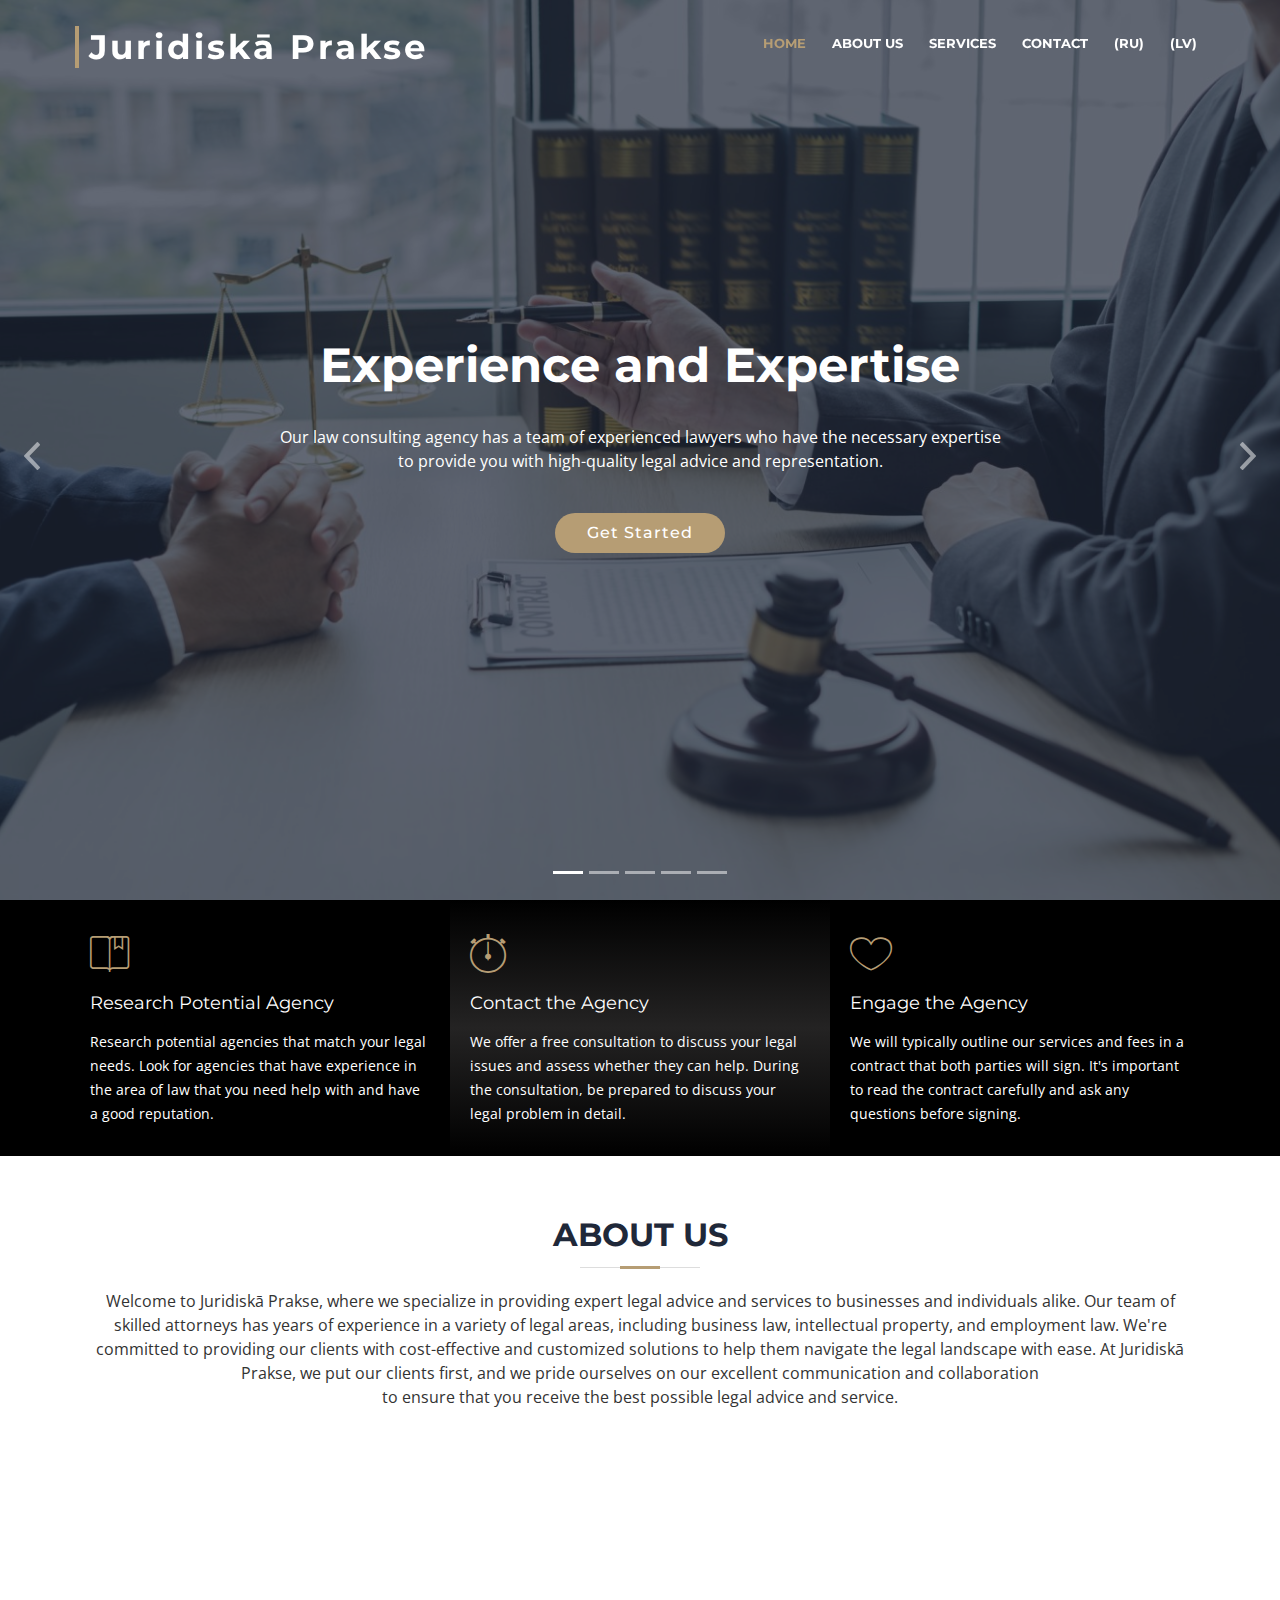
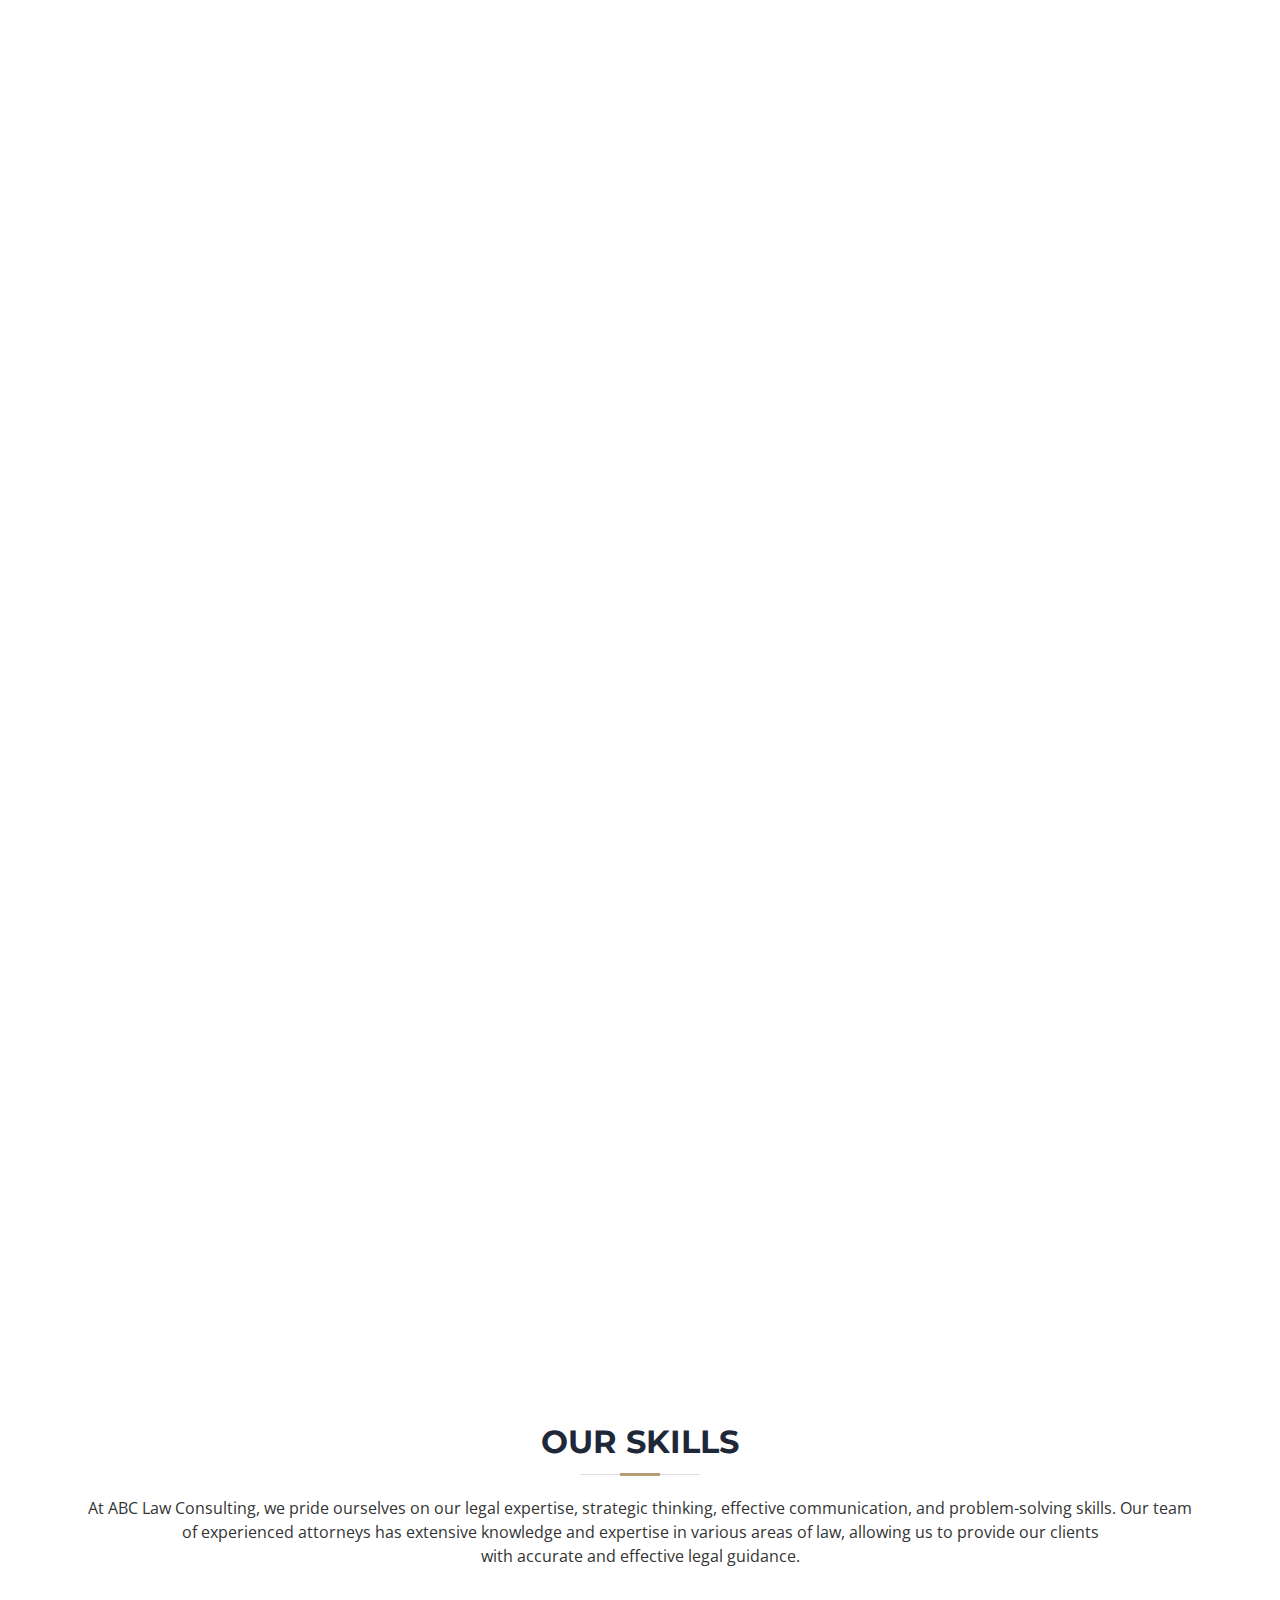
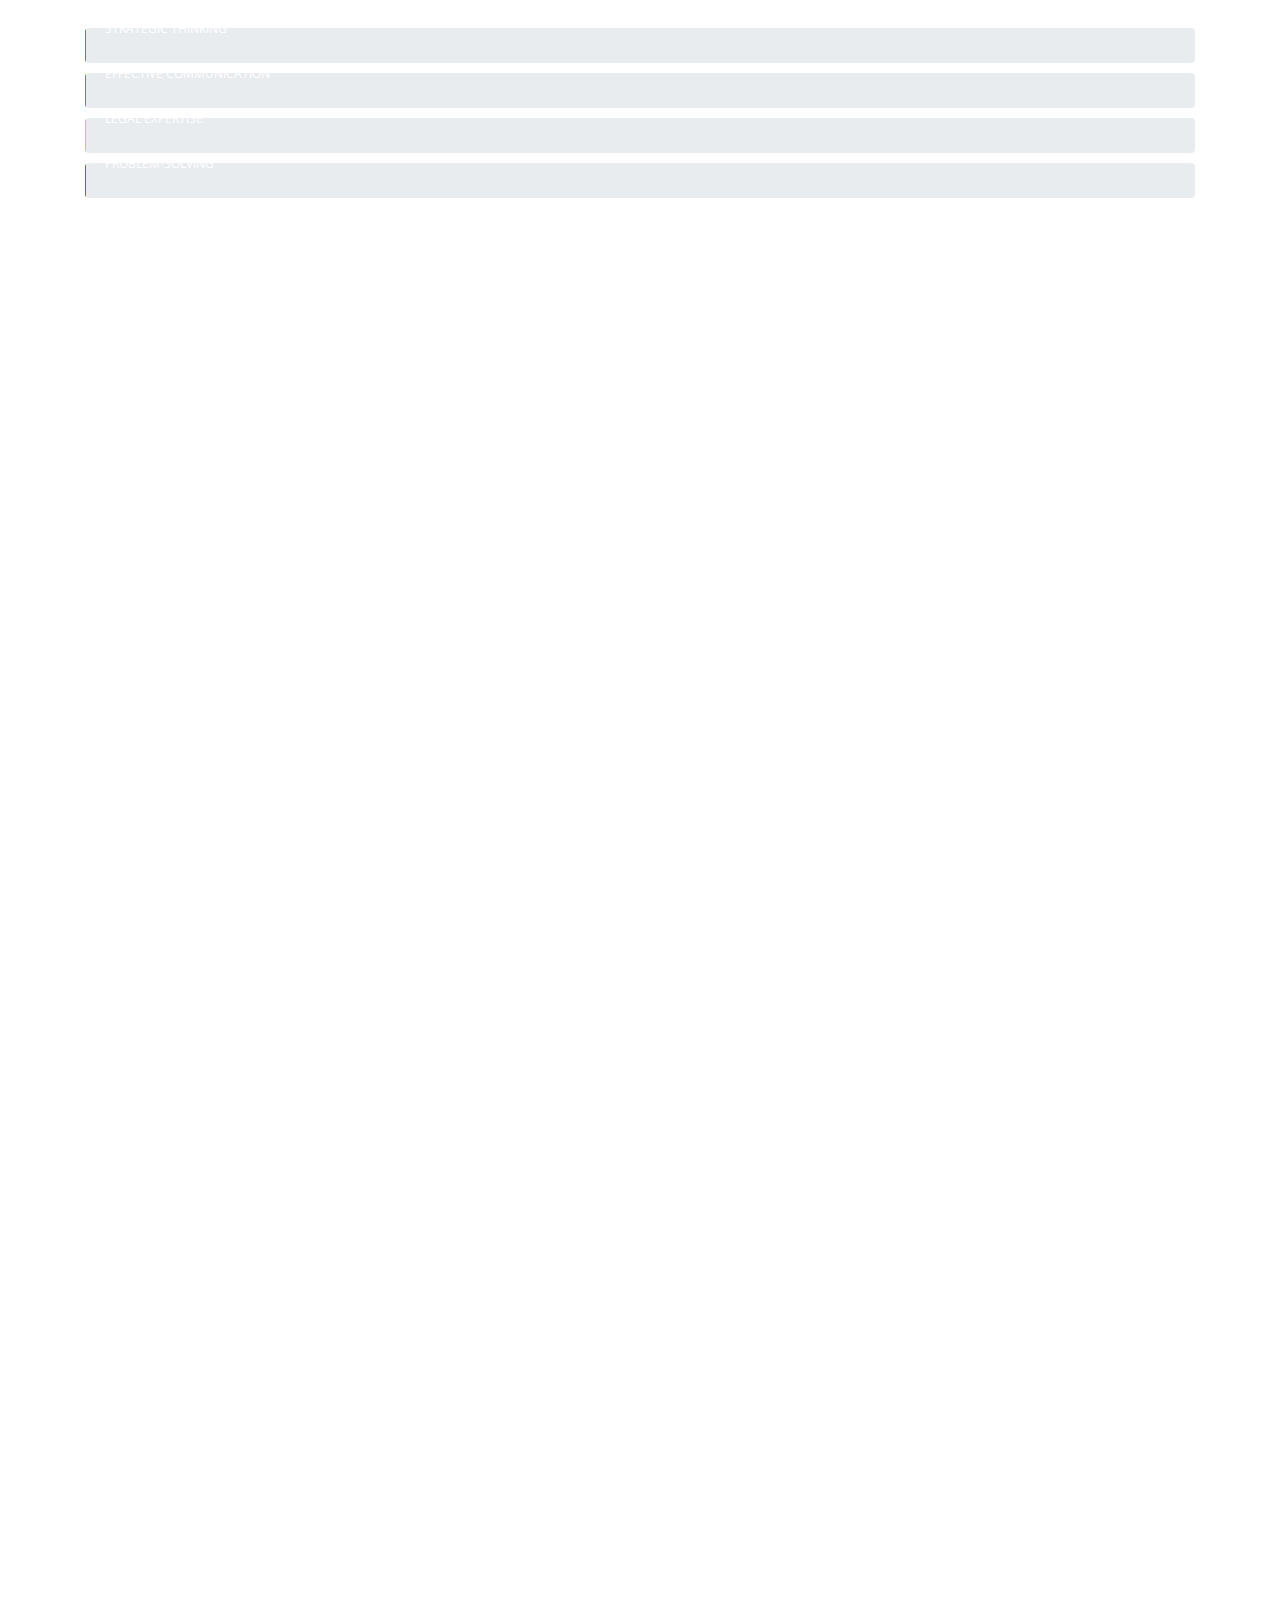
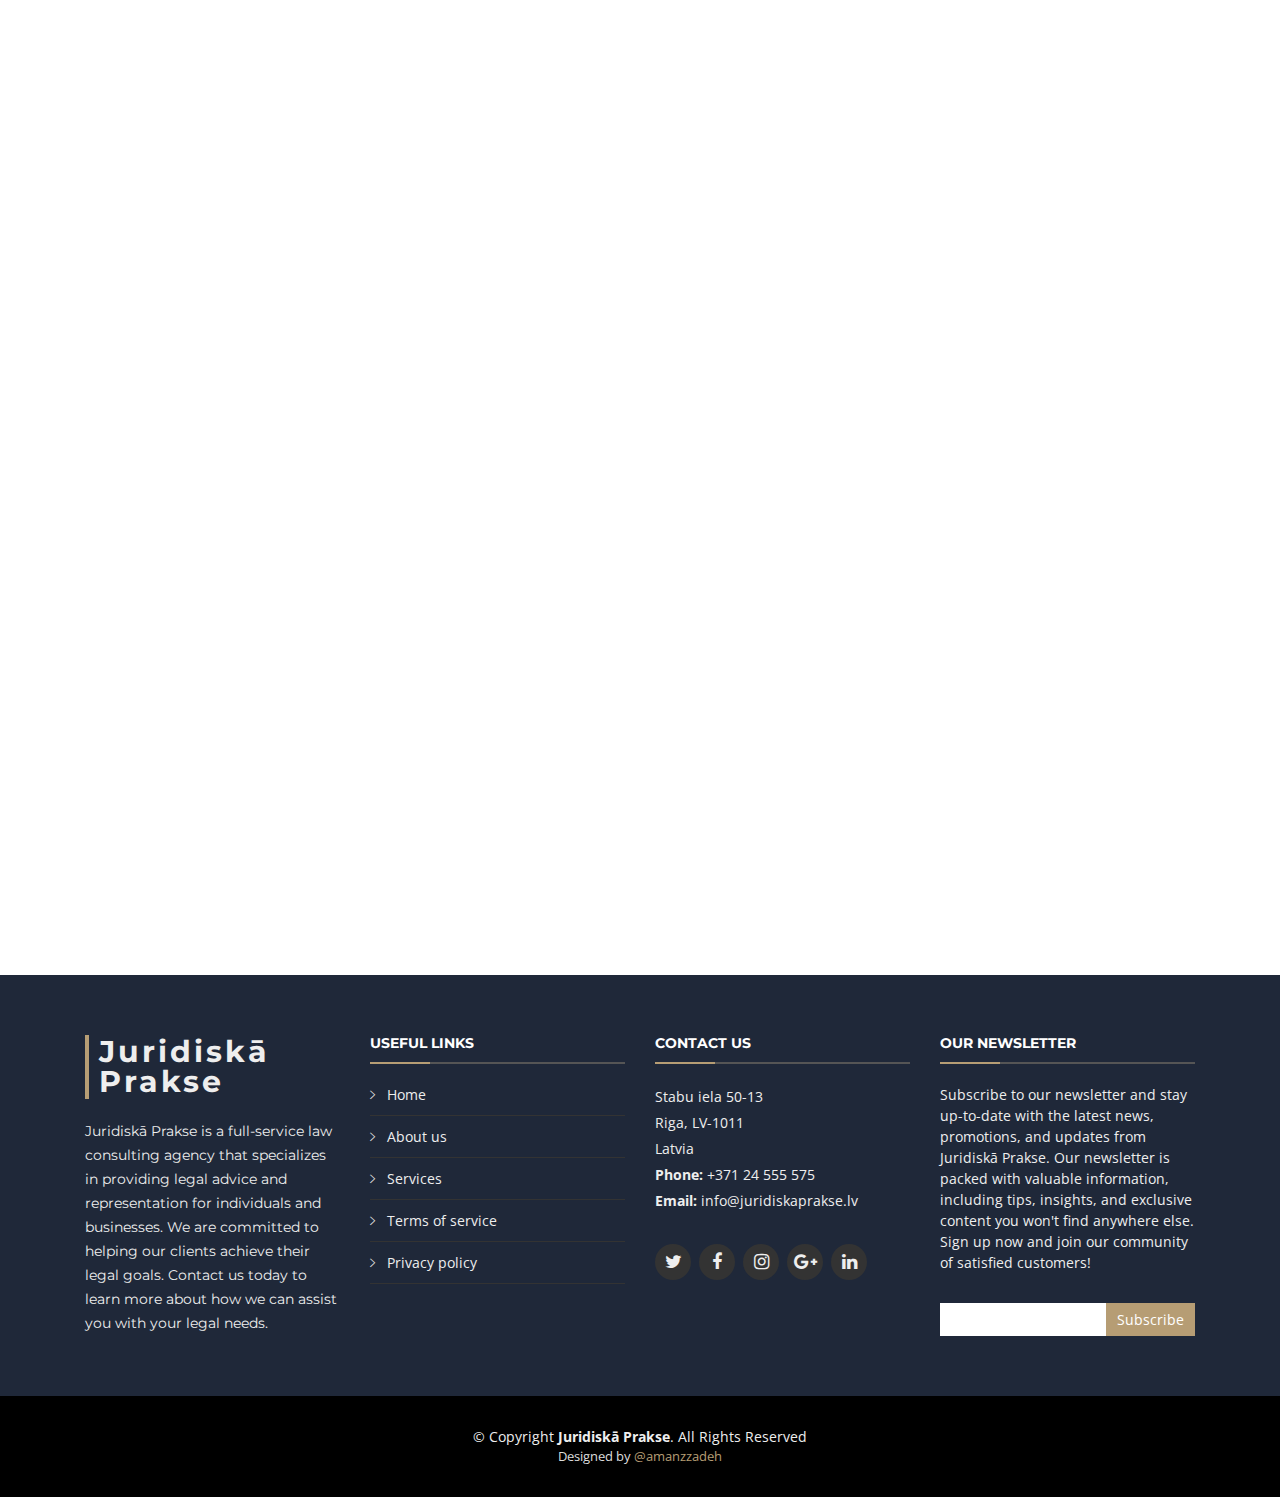
==== commit 3b6a1b42: "Update index.html" ====
--- a/index.html
+++ b/index.html
@@ -52,8 +52,8 @@
 
           </li>
           <li><a href="#contact">Contact</a></li>
-        <li><a href="#">(RU</a></li>
-        <li><a href="#">LV)</a></li>
+        <li><a href="#">(RU)</a></li>
+        <li><a href="#">(LV)</a></li>
         </ul>
       </nav><!-- #nav-menu-container -->
     </div>
@@ -372,198 +372,7 @@
         </div>
 
       </div>
-    </section><!-- #facts -->
-
-    <!--==========================
-      Portfolio Section
-    ============================-->
-    <!-- <section id="portfolio"  class="section-bg" >
-      <div class="container">
-
-        <header class="section-header">
-          <h3 class="section-title">Our Portfolio</h3>
-        </header>
-
-        <div class="row">
-          <div class="col-lg-12">
-            <ul id="portfolio-flters">
-              <li data-filter="*" class="filter-active">All</li>
-              <li data-filter=".filter-app">App</li>
-              <li data-filter=".filter-card">Card</li>
-              <li data-filter=".filter-web">Web</li>
-            </ul>
-          </div>
-        </div>
-
-        <div class="row portfolio-container">
-
-          <div class="col-lg-4 col-md-6 portfolio-item filter-app wow fadeInUp">
-            <div class="portfolio-wrap">
-              <figure>
-                <img src="img/portfolio/app1.jpg" class="img-fluid" alt="">
-                <a href="img/portfolio/app1.jpg" data-lightbox="portfolio" data-title="App 1" class="link-preview" title="Preview"><i class="ion ion-eye"></i></a>
-                <a href="#" class="link-details" title="More Details"><i class="ion ion-android-open"></i></a>
-              </figure>
-
-              <div class="portfolio-info">
-                <h4><a href="#">App 1</a></h4>
-                <p>App</p>
-              </div>
-            </div>
-          </div>
-
-          <div class="col-lg-4 col-md-6 portfolio-item filter-web wow fadeInUp" data-wow-delay="0.1s">
-            <div class="portfolio-wrap">
-              <figure>
-                <img src="img/portfolio/web3.jpg" class="img-fluid" alt="">
-                <a href="img/portfolio/web3.jpg" class="link-preview" data-lightbox="portfolio" data-title="Web 3" title="Preview"><i class="ion ion-eye"></i></a>
-                <a href="#" class="link-details" title="More Details"><i class="ion ion-android-open"></i></a>
-              </figure>
-
-              <div class="portfolio-info">
-                <h4><a href="#">Web 3</a></h4>
-                <p>Web</p>
-              </div>
-            </div>
-          </div>
-
-          <div class="col-lg-4 col-md-6 portfolio-item filter-app wow fadeInUp" data-wow-delay="0.2s">
-            <div class="portfolio-wrap">
-              <figure>
-                <img src="img/portfolio/app2.jpg" class="img-fluid" alt="">
-                <a href="img/portfolio/app2.jpg" class="link-preview" data-lightbox="portfolio" data-title="App 2" title="Preview"><i class="ion ion-eye"></i></a>
-                <a href="#" class="link-details" title="More Details"><i class="ion ion-android-open"></i></a>
-              </figure>
-
-              <div class="portfolio-info">
-                <h4><a href="#">App 2</a></h4>
-                <p>App</p>
-              </div>
-            </div>
-          </div>
-
-          <div class="col-lg-4 col-md-6 portfolio-item filter-card wow fadeInUp">
-            <div class="portfolio-wrap">
-              <figure>
-                <img src="img/portfolio/card2.jpg" class="img-fluid" alt="">
-                <a href="img/portfolio/card2.jpg" class="link-preview" data-lightbox="portfolio" data-title="Card 2" title="Preview"><i class="ion ion-eye"></i></a>
-                <a href="#" class="link-details" title="More Details"><i class="ion ion-android-open"></i></a>
-              </figure>
-
-              <div class="portfolio-info">
-                <h4><a href="#">Card 2</a></h4>
-                <p>Card</p>
-              </div>
-            </div>
-          </div>
-
-          <div class="col-lg-4 col-md-6 portfolio-item filter-web wow fadeInUp" data-wow-delay="0.1s">
-            <div class="portfolio-wrap">
-              <figure>
-                <img src="img/portfolio/web2.jpg" class="img-fluid" alt="">
-                <a href="img/portfolio/web2.jpg" class="link-preview" data-lightbox="portfolio" data-title="Web 2" title="Preview"><i class="ion ion-eye"></i></a>
-                <a href="#" class="link-details" title="More Details"><i class="ion ion-android-open"></i></a>
-              </figure>
-
-              <div class="portfolio-info">
-                <h4><a href="#">Web 2</a></h4>
-                <p>Web</p>
-              </div>
-            </div>
-          </div>
-
-          <div class="col-lg-4 col-md-6 portfolio-item filter-app wow fadeInUp" data-wow-delay="0.2s">
-            <div class="portfolio-wrap">
-              <figure>
-                <img src="img/portfolio/app3.jpg" class="img-fluid" alt="">
-                <a href="img/portfolio/app3.jpg" class="link-preview" data-lightbox="portfolio" data-title="App 3" title="Preview"><i class="ion ion-eye"></i></a>
-                <a href="#" class="link-details" title="More Details"><i class="ion ion-android-open"></i></a>
-              </figure>
-
-              <div class="portfolio-info">
-                <h4><a href="#">App 3</a></h4>
-                <p>App</p>
-              </div>
-            </div>
-          </div>
-
-          <div class="col-lg-4 col-md-6 portfolio-item filter-card wow fadeInUp">
-            <div class="portfolio-wrap">
-              <figure>
-                <img src="img/portfolio/card1.jpg" class="img-fluid" alt="">
-                <a href="img/portfolio/card1.jpg" class="link-preview" data-lightbox="portfolio" data-title="Card 1" title="Preview"><i class="ion ion-eye"></i></a>
-                <a href="#" class="link-details" title="More Details"><i class="ion ion-android-open"></i></a>
-              </figure>
-
-              <div class="portfolio-info">
-                <h4><a href="#">Card 1</a></h4>
-                <p>Card</p>
-              </div>
-            </div>
-          </div>
-
-          <div class="col-lg-4 col-md-6 portfolio-item filter-card wow fadeInUp" data-wow-delay="0.1s">
-            <div class="portfolio-wrap">
-              <figure>
-                <img src="img/portfolio/card3.jpg" class="img-fluid" alt="">
-                <a href="img/portfolio/card3.jpg" class="link-preview" data-lightbox="portfolio" data-title="Card 3" title="Preview"><i class="ion ion-eye"></i></a>
-                <a href="#" class="link-details" title="More Details"><i class="ion ion-android-open"></i></a>
-              </figure>
-
-              <div class="portfolio-info">
-                <h4><a href="#">Card 3</a></h4>
-                <p>Card</p>
-              </div>
-            </div>
-          </div>
-
-          <div class="col-lg-4 col-md-6 portfolio-item filter-web wow fadeInUp" data-wow-delay="0.2s">
-            <div class="portfolio-wrap">
-              <figure>
-                <img src="img/portfolio/web1.jpg" class="img-fluid" alt="">
-                <a href="img/portfolio/web1.jpg" class="link-preview" data-lightbox="portfolio" data-title="Web 1" title="Preview"><i class="ion ion-eye"></i></a>
-                <a href="#" class="link-details" title="More Details"><i class="ion ion-android-open"></i></a>
-              </figure>
-
-              <div class="portfolio-info">
-                <h4><a href="#">Web 1</a></h4>
-                <p>Web</p>
-              </div>
-            </div>
-          </div>
-
-        </div>
-
-      </div> -->
-    <!-- </section>#portfolio -->
-
-    <!--==========================
-      Clients Section
-    ============================-->
-    <!-- <section id="clients" class="wow fadeInUp">
-      <div class="container">
-
-        <header class="section-header">
-          <h3>Our Clients</h3>
-        </header>
-
-        <div class="owl-carousel clients-carousel">
-          <img src="img/clients/client-1.png" alt="">
-          <img src="img/clients/client-2.png" alt="">
-          <img src="img/clients/client-3.png" alt="">
-          <img src="img/clients/client-4.png" alt="">
-          <img src="img/clients/client-5.png" alt="">
-          <img src="img/clients/client-6.png" alt="">
-          <img src="img/clients/client-7.png" alt="">
-          <img src="img/clients/client-8.png" alt="">
-        </div>
-
-      </div>
-    </section>#clients -->
-
-    <!--==========================
-      Clients Section
-    ============================-->
+    </section>
     <section id="testimonials" class="section-bg wow fadeInUp">
       <div class="container">
 
@@ -631,100 +440,8 @@
         </div>
 
       </div>
-    </section><!-- #testimonials -->
-
-    <!--==========================
-      Team Section
-    ============================-->
-    <!-- <section id="team">
-      <div class="container">
-        <div class="section-header wow fadeInUp">
-          <h3>Team</h3>
-          <p>Sed ut perspiciatis unde omnis iste natus error sit voluptatem accusantium doloremque</p>
-        </div>
-
-        <div class="row">
-
-          <div class="col-lg-3 col-md-6 wow fadeInUp">
-            <div class="member">
-              <img src="img/team-1.jpg" class="img-fluid" alt="">
-              <div class="member-info">
-                <div class="member-info-content">
-                  <h4>Walter White</h4>
-                  <span>Chief Executive Officer</span>
-                  <div class="social">
-                    <a href=""><i class="fa fa-twitter"></i></a>
-                    <a href=""><i class="fa fa-facebook"></i></a>
-                    <a href=""><i class="fa fa-google-plus"></i></a>
-                    <a href=""><i class="fa fa-linkedin"></i></a>
-                  </div>
-                </div>
-              </div>
-            </div>
-          </div>
-
-          <div class="col-lg-3 col-md-6 wow fadeInUp" data-wow-delay="0.1s">
-            <div class="member">
-              <img src="img/team-2.jpg" class="img-fluid" alt="">
-              <div class="member-info">
-                <div class="member-info-content">
-                  <h4>Sarah Jhonson</h4>
-                  <span>Product Manager</span>
-                  <div class="social">
-                    <a href=""><i class="fa fa-twitter"></i></a>
-                    <a href=""><i class="fa fa-facebook"></i></a>
-                    <a href=""><i class="fa fa-google-plus"></i></a>
-                    <a href=""><i class="fa fa-linkedin"></i></a>
-                  </div>
-                </div>
-              </div>
-            </div>
-          </div>
-
-          <div class="col-lg-3 col-md-6 wow fadeInUp" data-wow-delay="0.2s">
-            <div class="member">
-              <img src="img/team-3.jpg" class="img-fluid" alt="">
-              <div class="member-info">
-                <div class="member-info-content">
-                  <h4>William Anderson</h4>
-                  <span>CTO</span>
-                  <div class="social">
-                    <a href=""><i class="fa fa-twitter"></i></a>
-                    <a href=""><i class="fa fa-facebook"></i></a>
-                    <a href=""><i class="fa fa-google-plus"></i></a>
-                    <a href=""><i class="fa fa-linkedin"></i></a>
-                  </div>
-                </div>
-              </div>
-            </div>
-          </div>
-
-          <div class="col-lg-3 col-md-6 wow fadeInUp" data-wow-delay="0.3s">
-            <div class="member">
-              <img src="img/team-4.jpg" class="img-fluid" alt="">
-              <div class="member-info">
-                <div class="member-info-content">
-                  <h4>Amanda Jepson</h4>
-                  <span>Accountant</span>
-                  <div class="social">
-                    <a href=""><i class="fa fa-twitter"></i></a>
-                    <a href=""><i class="fa fa-facebook"></i></a>
-                    <a href=""><i class="fa fa-google-plus"></i></a>
-                    <a href=""><i class="fa fa-linkedin"></i></a>
-                  </div>
-                </div>
-              </div>
-            </div>
-          </div>
-
-        </div>
-
-      </div>
-    </section>#team -->
-
-    <!--==========================
-      Contact Section
-    ============================-->
+    </section>
+    
     <section id="contact" class="section-bg wow fadeInUp">
       <div class="container">
 
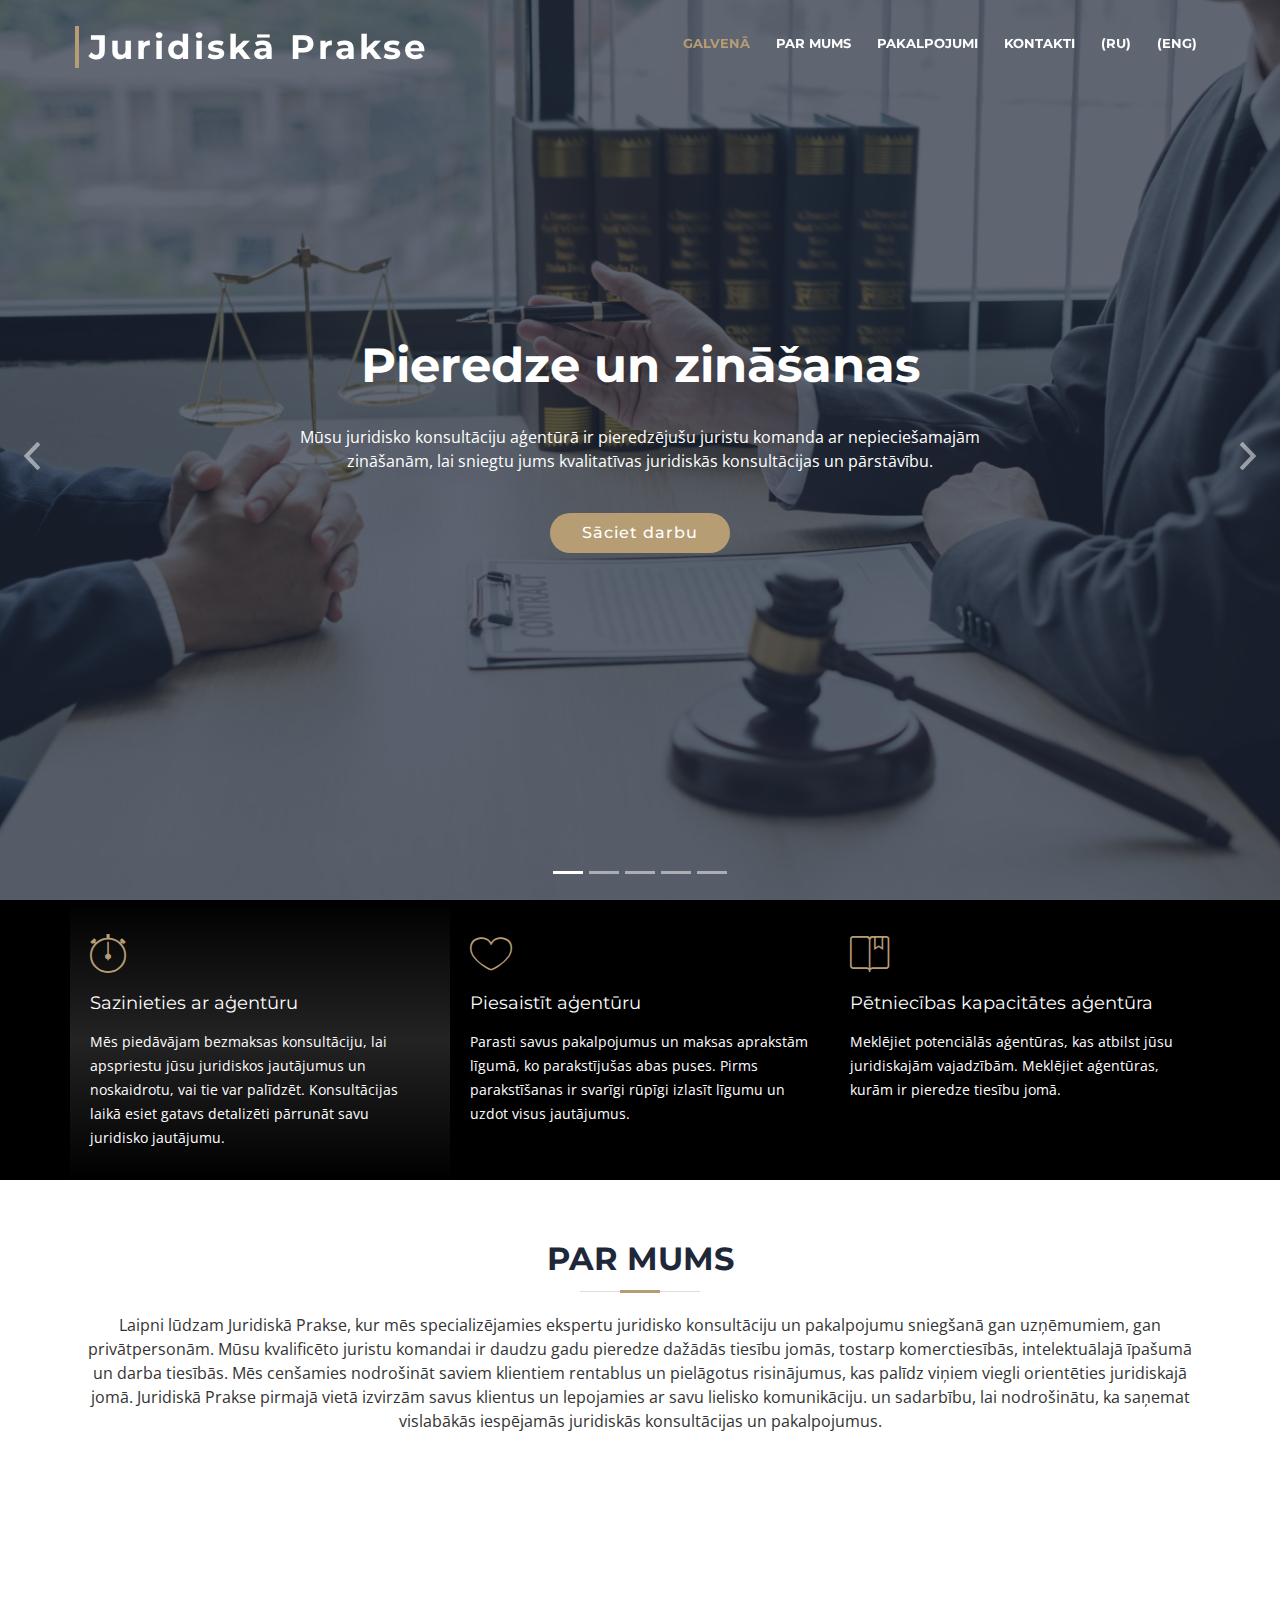
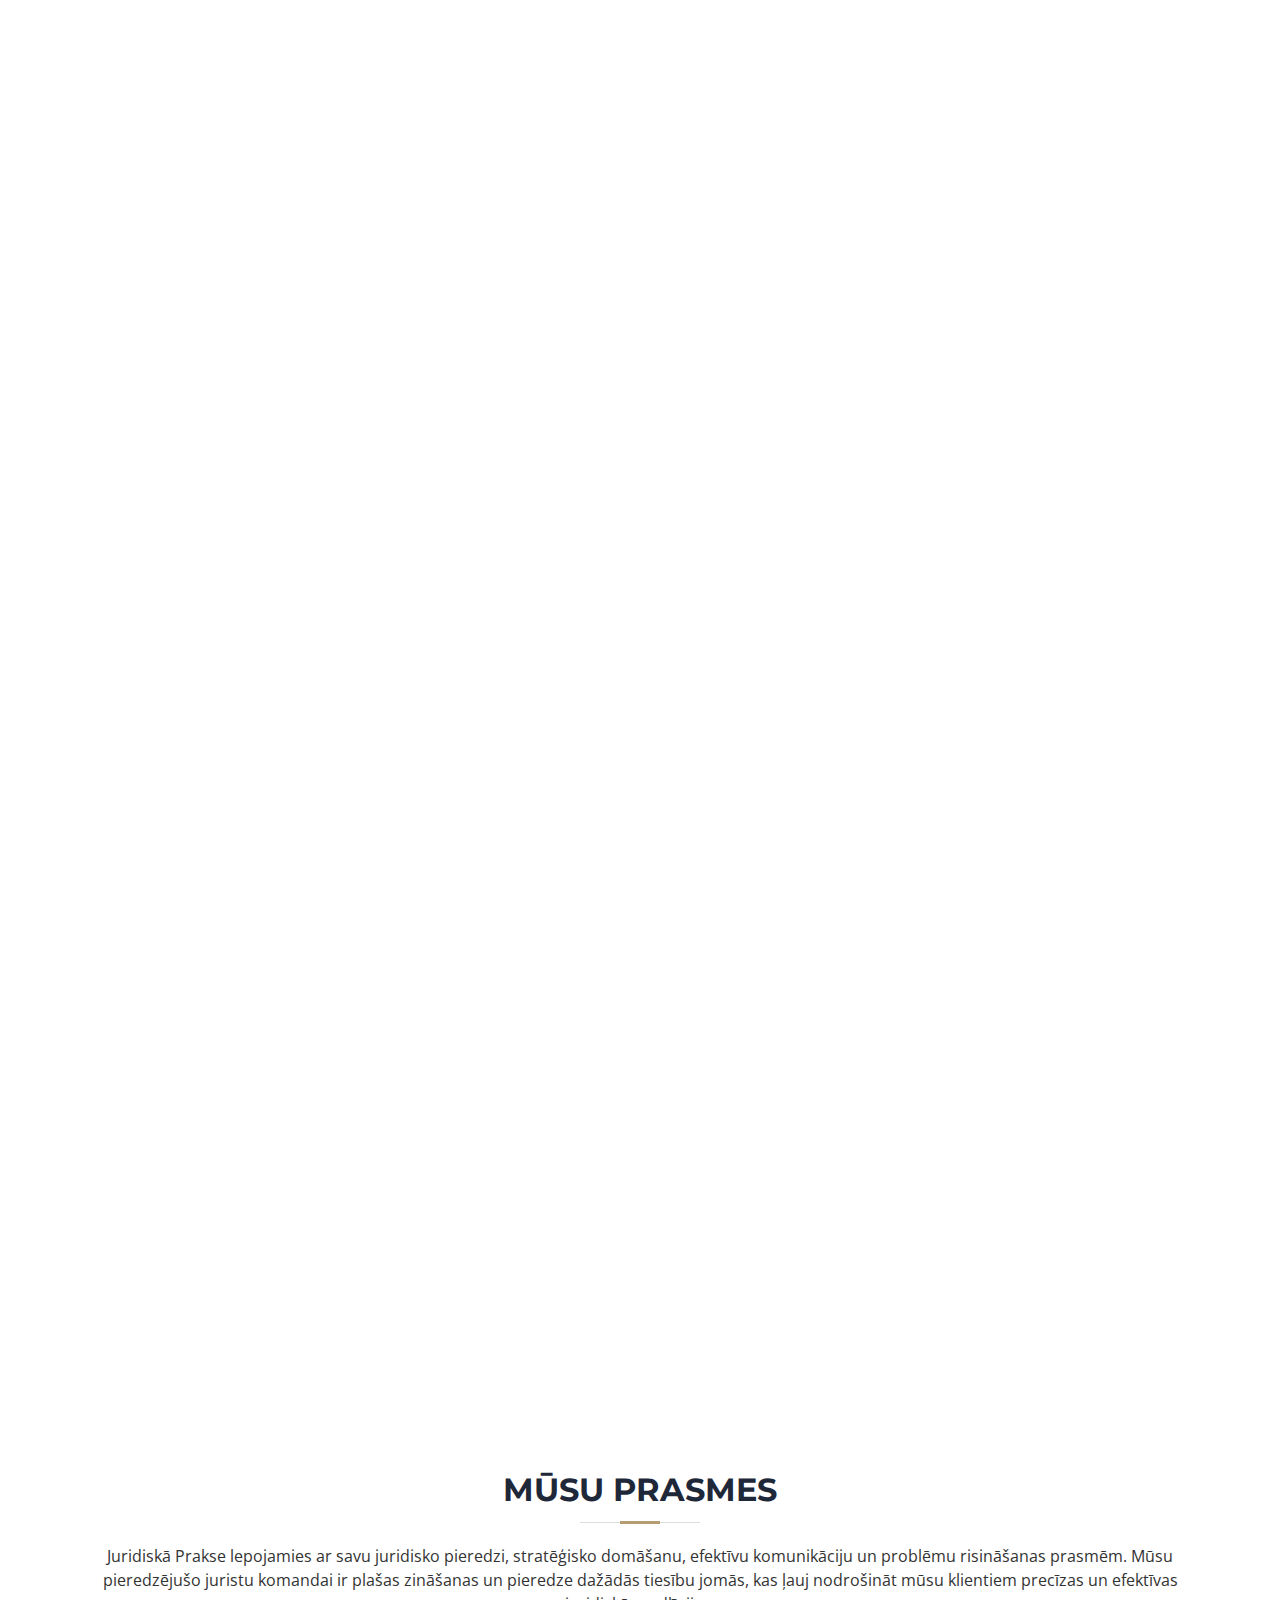
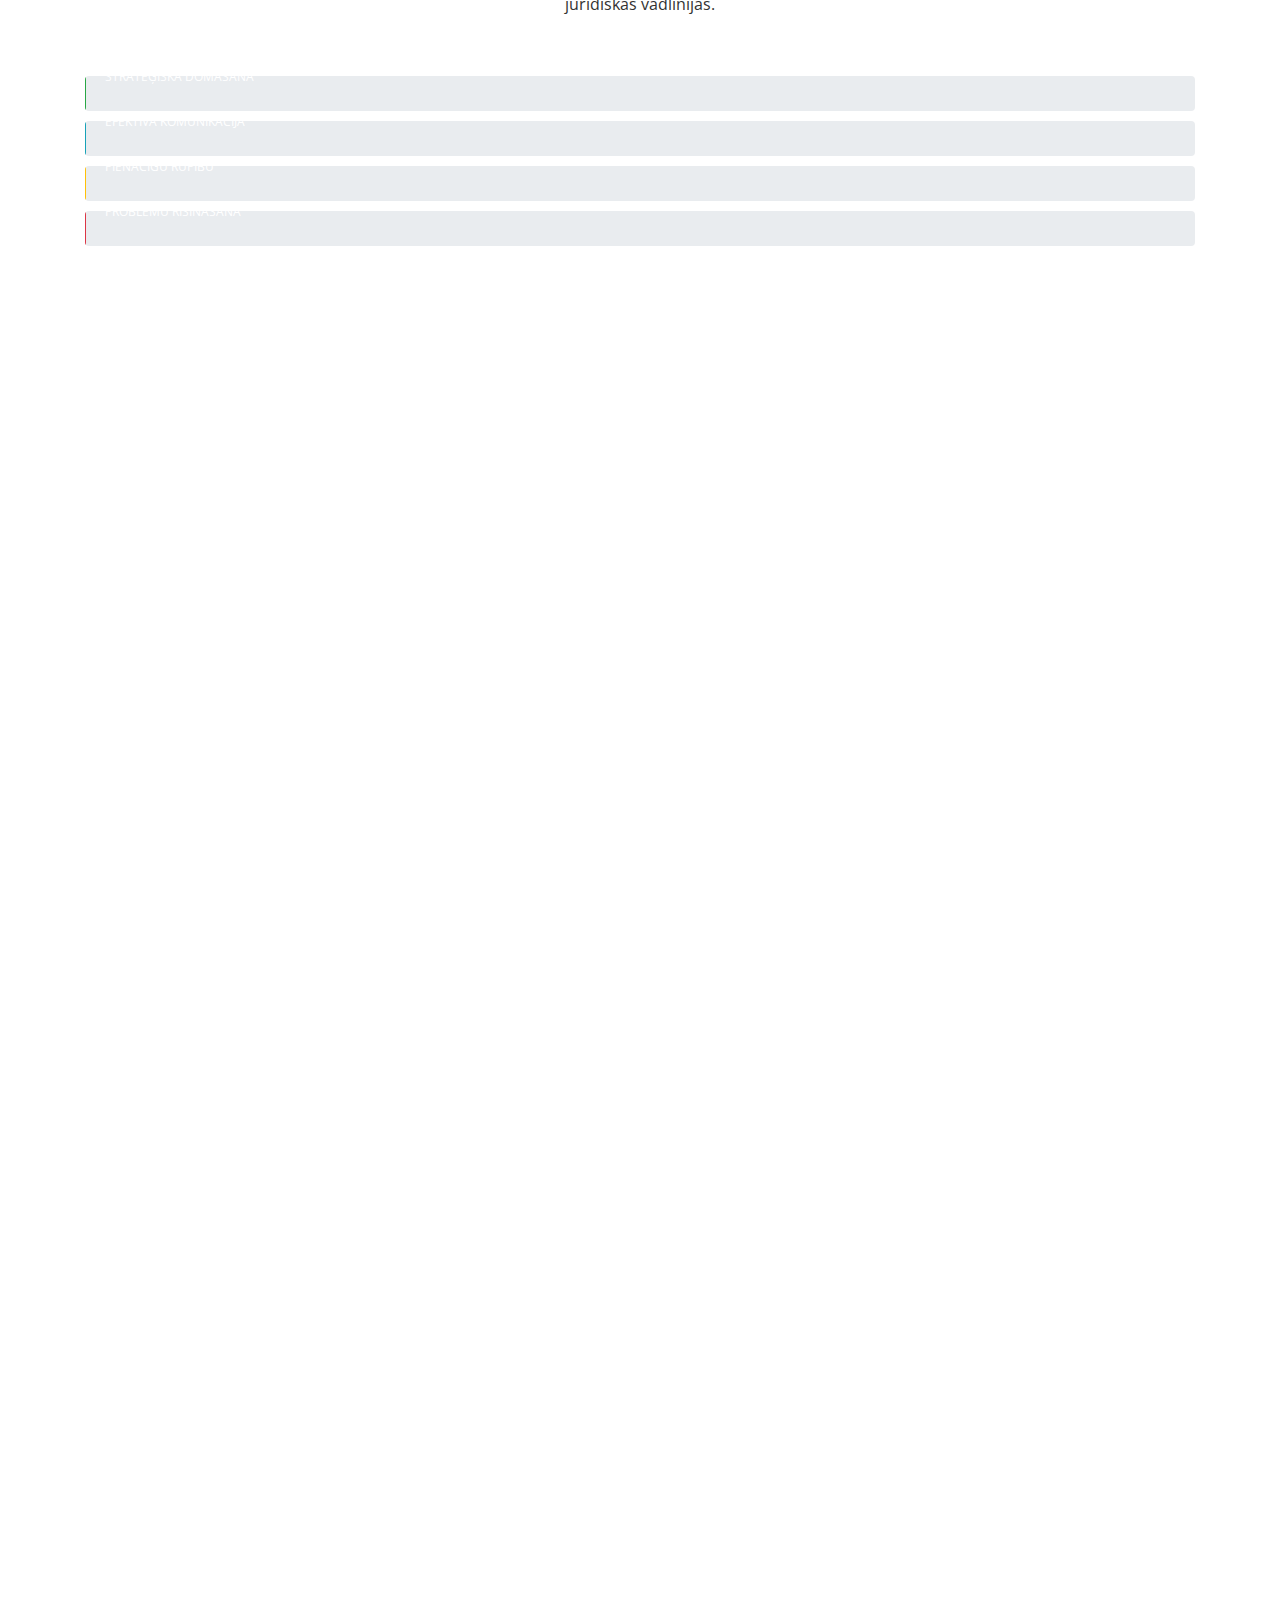
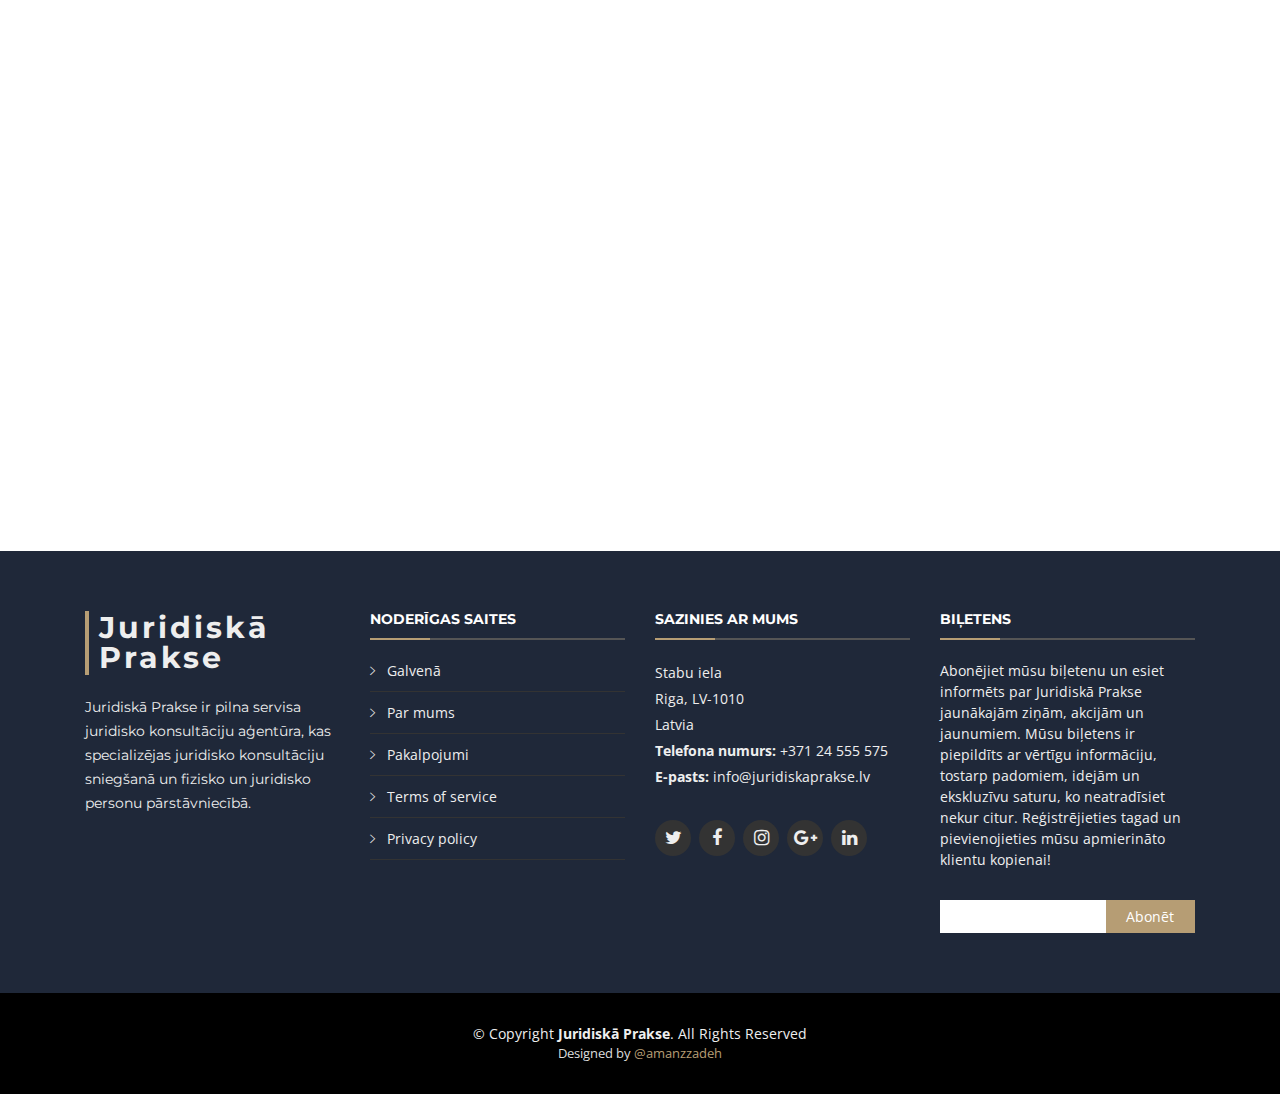
==== commit 93b05bcc: "Add files via upload" ====
--- a/index.html
+++ b/index.html
@@ -1,5 +1,5 @@
 <!DOCTYPE html>
-<html lang="en">
+<html lang="lv">
 <head>
   <meta charset="utf-8">
   <title>Juridiskā Prakse</title>
@@ -46,14 +46,13 @@
 
       <nav id="nav-menu-container">
         <ul class="nav-menu">
-          <li class="menu-active"><a href="#intro">Home</a></li>
-          <li><a href=ccc>About Us</a></li>
-          <li><a href="#services">Services</a></li>
-
-          </li>
-          <li><a href="#contact">Contact</a></li>
-        <li><a href="#">(RU)</a></li>
-        <li><a href="#">(LV)</a></li>
+          <li class="menu-active"><a href="#intro">Galvenā</a></li>
+          <li><a href="#about">Par mums</a></li>
+          <li><a href="#services">
+            Pakalpojumi</a></li>
+          <li><a href="#contact">Kontakti</a></li>
+          <li><a href="/index-ru.html">(RU)</a></li>
+          <li><a href="/index-en.html">(ENG)</a></li>
         </ul>
       </nav><!-- #nav-menu-container -->
     </div>
@@ -74,9 +73,9 @@
             <div class="carousel-background"><img src="img/intro-carousel/1.jpg" alt=""></div>
             <div class="carousel-container">
               <div class="carousel-content">
-                <h2>Experience and Expertise</h2>
-                <p>Our law consulting agency has a team of experienced lawyers who have the necessary expertise to provide you with high-quality legal advice and representation. </p>
-                <a href="#featured-services" class="btn-get-started scrollto">Get Started</a>
+                <h2>Pieredze un zināšanas</h2>
+                <p>Mūsu juridisko konsultāciju aģentūrā ir pieredzējušu juristu komanda ar nepieciešamajām zināšanām, lai sniegtu jums kvalitatīvas juridiskās konsultācijas un pārstāvību.</p>
+                <a href="#featured-services" class="btn-get-started scrollto">Sāciet darbu</a>
               </div>
             </div>
           </div>
@@ -85,9 +84,9 @@
             <div class="carousel-background"><img src="img/intro-carousel/2.jpg" alt=""></div>
             <div class="carousel-container">
               <div class="carousel-content">
-                <h2>Personalized Attention</h2>
-                <p>We understand that every client has unique legal needs. That's why we provide personalized attention to ensure that we understand your specific situation and can provide tailored legal solutions.</p>
-                <a href="#featured-services" class="btn-get-started scrollto">Get Started</a>
+                <h2>Personalizēta uzmanība</h2>
+                <p>Mēs saprotam, ka katram klientam ir unikālas juridiskās vajadzības. Tāpēc mēs katram pievēršam īpašu uzmanību, lai pārliecinātos, ka izprotam jūsu konkrēto situāciju un varam piedāvāt individuāli pielāgotus juridiskos risinājumus.</p>
+                <a href="#featured-services" class="btn-get-started scrollto">Sāciet darbu</a>
               </div>
             </div>
           </div>
@@ -96,9 +95,11 @@
             <div class="carousel-background"><img src="img/intro-carousel/3.jpg" alt=""></div>
             <div class="carousel-container">
               <div class="carousel-content">
-                <h2>Cost-Effective Solutions</h2>
-                <p>Our law consulting agency is committed to providing cost-effective solutions to our clients. We believe that quality legal advice shouldn't be prohibitively expensive, so we work to keep our fees <br>reasonable and affordable.</p>
-                <a href="#featured-services" class="btn-get-started scrollto">Get Started</a>
+                <h2>
+                  Rentabli risinājumi</h2>
+                <p>Mūsu juridisko konsultāciju aģentūra ir apņēmusies nodrošināt saviem klientiem rentablus risinājumus. Mēs uzskatām, ka kvalitatīvas juridiskās konsultācijas nedrīkst būt pārmērīgi dārgas, tāpēc mēs strādājam, lai mūsu maksas būtu saprātīgas un pieejamas.
+                </p>
+                <a href="#featured-services" class="btn-get-started scrollto">Sāciet darbu</a>
               </div>
             </div>
           </div>
@@ -107,9 +108,10 @@
             <div class="carousel-background"><img src="img/intro-carousel/4.jpg" alt=""></div>
             <div class="carousel-container">
               <div class="carousel-content">
-                <h2>Access to Resources</h2>
-                <p>Our law consulting agency has access to a wide range of legal resources and connections, including industry experts, other law firms, and legal databases. This enables us to provide our clients with the most up-to-date and comprehensive legal advice and support.</p>
-                <a href="#featured-services" class="btn-get-started scrollto">Get Started</a>
+                <h2>
+                  Piekļuve resursiem</h2>
+                <p>Mūsu juridisko konsultāciju aģentūrai ir pieejams plašs juridisko resursu un savienojumu klāsts, tostarp nozares eksperti, citi advokātu biroji un juridiskās datu bāzes. Tas ļauj mums sniegt mūsu klientiem visjaunākās un visaptverošākās juridiskās konsultācijas un atbalstu.</p>
+                <a href="#featured-services" class="btn-get-started scrollto">Sāciet darbu</a>
               </div>
             </div>
           </div>
@@ -118,9 +120,9 @@
             <div class="carousel-background"><img src="img/intro-carousel/5.jpg" alt=""></div>
             <div class="carousel-container">
               <div class="carousel-content">
-                <h2>Strategic Support</h2>
-                <p>Our law consulting agency can help you develop and execute a strategic legal plan that aligns with your business or personal goals. We can provide you with the guidance and support you need to achieve the best possible outcome for your legal matter.</p>
-                <a href="#featured-services" class="btn-get-started scrollto">Get Started</a>
+                <h2>Stratēģiskais atbalsts</h2>
+                <p>Mūsu juridisko konsultāciju aģentūra var palīdzēt jums izstrādāt un īstenot stratēģisku juridisko plānu, kas ir saskaņots ar jūsu biznesa vai personīgajiem mērķiem. Mēs varam sniegt jums nepieciešamos norādījumus un atbalstu, lai sasniegtu vislabāko iznākumu jūsu juridiskajā jautājumā.</p>
+                <a href="#featured-services" class="btn-get-started scrollto">Sāciet darbu</a>
               </div>
             </div>
           </div>
@@ -129,12 +131,14 @@
 
         <a class="carousel-control-prev" href="#introCarousel" role="button" data-slide="prev">
           <span class="carousel-control-prev-icon ion-chevron-left" aria-hidden="true"></span>
-          <span class="sr-only">Previous</span>
+          <span class="sr-only">
+            Iepriekšējais</span>
         </a>
 
         <a class="carousel-control-next" href="#introCarousel" role="button" data-slide="next">
           <span class="carousel-control-next-icon ion-chevron-right" aria-hidden="true"></span>
-          <span class="sr-only">Next</span>
+          <span class="sr-only">
+            Iepriekšējais</span>
         </a>
 
       </div>
@@ -150,24 +154,26 @@
       <div class="container">
         <div class="row">
 
+          <div class="col-lg-4 box box-bg">
+            <i class="ion-ios-stopwatch-outline"></i>
+            <h4 class="title"><a href="">
+              Sazinieties ar aģentūru</a></h4>
+            <p class="description">Mēs piedāvājam bezmaksas konsultāciju, lai apspriestu jūsu juridiskos jautājumus un noskaidrotu, vai tie var palīdzēt. Konsultācijas laikā esiet gatavs detalizēti pārrunāt savu juridisko jautājumu.</p>
+          </div>
+
+          <div class="col-lg-4 box">
+            <i class="ion-ios-heart-outline"></i>
+            <h4 class="title"><a href="">
+              Piesaistīt aģentūru</a></h4>
+            <p class="description">Parasti savus pakalpojumus un maksas aprakstām līgumā, ko parakstījušas abas puses. Pirms parakstīšanas ir svarīgi rūpīgi izlasīt līgumu un uzdot visus jautājumus.</p>
+          </div>
+
           <div class="col-lg-4 box">
             <i class="ion-ios-bookmarks-outline"></i>
-            <h4 class="title"><a href="">Research Potential Agency</a></h4>
-            <p class="description">Research potential agencies that match your legal needs. Look for agencies that have experience in the area of law that you need help with and have a good reputation.</p>
-          </div>
-
-          <div class="col-lg-4 box box-bg">
-            <i class="ion-ios-stopwatch-outline"></i>
-            <h4 class="title"><a href="">Contact the Agency</a></h4>
-            <p class="description">We offer a free consultation to discuss your legal issues and assess whether they can help. During the consultation, be prepared to discuss your legal problem in detail.</p>
-          </div>
-
-          <div class="col-lg-4 box">
-            <i class="ion-ios-heart-outline"></i>
-            <h4 class="title"><a href="">Engage the Agency</a></h4>
-            <p class="description">We will typically outline our services and fees in a contract that both parties will sign. It's important to read the contract carefully and ask any questions before signing.</p>
-          </div>
-
+            <h4 class="title"><a href="">
+              Pētniecības kapacitātes aģentūra</a></h4>
+            <p class="description">Meklējiet potenciālās aģentūras, kas atbilst jūsu juridiskajām vajadzībām. Meklējiet aģentūras, kurām ir pieredze tiesību jomā.</p>
+          </div>
         </div>
       </div>
     </section><!-- #featured-services -->
@@ -179,9 +185,10 @@
       <div class="container">
 
         <header class="section-header">
-          <h3>About Us</h3>
-          <p>Welcome to Juridiskā Prakse, where we specialize in providing expert legal advice and services to businesses and individuals alike. Our team of skilled attorneys has years of experience in a variety of legal areas, including business law, intellectual property, and employment law. We're committed to providing our clients with cost-effective and customized solutions to help them navigate the legal landscape with ease. At Juridiskā Prakse, we put our clients first, and we pride ourselves on our excellent communication 
-            and collaboration <br>to ensure that you receive the best possible legal advice and service.</p>
+          <h3>
+            Par mums</h3>
+          <p>Laipni lūdzam Juridiskā Prakse, kur mēs specializējamies ekspertu juridisko konsultāciju un pakalpojumu sniegšanā gan uzņēmumiem, gan privātpersonām. Mūsu kvalificēto juristu komandai ir daudzu gadu pieredze dažādās tiesību jomās, tostarp komerctiesībās, intelektuālajā īpašumā un darba tiesībās. Mēs cenšamies nodrošināt saviem klientiem rentablus un pielāgotus risinājumus, kas palīdz viņiem viegli orientēties juridiskajā jomā. Juridiskā Prakse pirmajā vietā izvirzām savus klientus un lepojamies ar savu lielisko komunikāciju.
+            un sadarbību, lai nodrošinātu, ka saņemat vislabākās iespējamās juridiskās konsultācijas un pakalpojumus.</p>
         </header>
 
         <div class="row about-cols">
@@ -192,9 +199,11 @@
                 <img src="img/about-mission.jpg" alt="" class="img-fluid">
                 <div class="icon"><i class="ion-ios-speedometer-outline"></i></div>
               </div>
-              <h2 class="title"><a href="#">Our Mission</a></h2>
+              <h2 class="title"><a href="#">
+                
+Mūsu misija</a></h2>
               <p>
-                Our mission at Juridiskā Prakse is to provide our clients with expert legal advice and tailored solutions that align with their specific needs and goals, all while delivering the highest level of professionalism and client care.
+                Mūsu misija Juridiskā Prakse ir sniegt klientiem kvalificētas juridiskās konsultācijas un pielāgotus risinājumus, kas atbilst viņu konkrētajām vajadzībām un mērķiem, vienlaikus nodrošinot visaugstāko<br> darba līmeni. 
               </p>
             </div>
           </div>
@@ -205,9 +214,10 @@
                 <img src="img/about-plan.jpg" alt="" class="img-fluid">
                 <div class="icon"><i class="ion-ios-list-outline"></i></div>
               </div>
-              <h2 class="title"><a href="#">Our Plan</a></h2>
+              <h2 class="title"><a href="#">
+                Mūsu plāns</a></h2>
               <p>
-                At Juridiskā Prakse, our plan is to offer top-notch legal advice and services that help our clients achieve their objectives, while fostering long-term relationships built on trust, integrity, and excellent results.
+                Juridiskā Prakse plānojam piedāvāt augstākās klases juridiskās konsultācijas un pakalpojumus, kas palīdz mūsu klientiem sasniegt savus mērķus, vienlaikus veicinot ilgtermiņa attiecības, kuru pamatā ir uzticēšanās, godīgums un izcili rezultāti.
               </p>
             </div>
           </div>
@@ -218,9 +228,9 @@
                 <img src="img/about-vision.jpg" alt="" class="img-fluid">
                 <div class="icon"><i class="ion-ios-eye-outline"></i></div>
               </div>
-              <h2 class="title"><a href="#">Our Vision</a></h2>
+              <h2 class="title"><a href="#">Mūsu skats</a></h2>
               <p>
-                Our vision is to build long-lasting relationships with our clients, based on mutual trust, respect, and excellent results. We are committed to continuously innovating and improving our services.
+                Mūsu vīzija ir veidot ilgtermiņa attiecības ar klientiem, kuru pamatā ir savstarpēja uzticēšanās, cieņa un izcili rezultāti. Mēs cenšamies pastāvīgi ieviest jauninājumus un uzlabot savus juridiskos <br>pakalpojumus.
               </p>
             </div>
           </div>
@@ -237,41 +247,47 @@
       <div class="container">
 
         <header class="section-header wow fadeInUp">
-          <h3>Services</h3>
-          <p>At Juridiskā Prakse, we offer a wide range of legal services to help our clients navigate the complex legal landscape with confidence. Our services include legal advice and representation, contract drafting and review, intellectual property protection and enforcement, dispute resolution, and more. We pride ourselves on providing cost-effective solutions that help our clients achieve their desired outcomes, while keeping them informed and up-to-date throughout the legal process.</p>
+          <h3>
+            Pakalpojumi</h3>
+          <p>Juridiskā Prakse piedāvājam plašu juridisko pakalpojumu klāstu, lai palīdzētu mūsu klientiem ar pārliecību orientēties sarežģītā juridiskajā vidē. Mūsu pakalpojumi ietver juridiskas konsultācijas un pārstāvību, līgumu izstrādi un pārskatīšanu, intelektuālā īpašuma aizsardzību un izpildi, strīdu izšķiršanu un daudz ko citu. Mēs lepojamies ar to, ka piedāvājam rentablus risinājumus, kas palīdz mūsu klientiem sasniegt vēlamos rezultātus, kā arī pastāvīgi tos atjaunināt visa juridiskā procesa laikā.</p>
         </header>
 
         <div class="row">
-
+          <div class="col-lg-4 col-md-6 box wow bounceInUp" data-wow-duration="1.4s">
+            <div class="icon"><i class="ion-ios-bookmarks-outline"></i></div>
+            <h4 class="title"><a href="">
+              Intelektuālais īpašums</a></h4>
+            <p class="description">Palīdzība intelektuālā īpašuma tiesību aizsardzībā un aizsardzībā, tostarp patentu un autortiesību iegūšanā.</p>
+          </div>
+          <div class="col-lg-4 col-md-6 box wow bounceInUp" data-wow-duration="1.4s">
+            <div class="icon"><i class="ion-ios-paper-outline"></i></div>
+            <h4 class="title"><a href="">Darba likums</a></h4>
+            <p class="description">Palīdziet ar nodarbinātību saistītos jautājumos, piemēram, pieņemšanā darbā un atlaišanā, diskriminācijā un strīdos par algām un stundām.</p>
+          </div>
           <div class="col-lg-4 col-md-6 box wow bounceInUp" data-wow-duration="1.4s">
             <div class="icon"><i class="ion-ios-analytics-outline"></i></div>
-            <h4 class="title"><a href="">Corporate Law</a></h4>
-            <p class="description">Assistance with forming a corporation, drafting and reviewing contracts, handling mergers and acquisitions, and more.</p>
-          </div>
-          <div class="col-lg-4 col-md-6 box wow bounceInUp" data-wow-duration="1.4s">
-            <div class="icon"><i class="ion-ios-bookmarks-outline"></i></div>
-            <h4 class="title"><a href="">Intellectual Property</a></h4>
-            <p class="description">Assistance with protecting and enforcing intellectual property rights, including obtaining patents, trademarks, and copyrights.</p>
-          </div>
-          <div class="col-lg-4 col-md-6 box wow bounceInUp" data-wow-duration="1.4s">
-            <div class="icon"><i class="ion-ios-paper-outline"></i></div>
-            <h4 class="title"><a href="">Employment Law</a></h4>
-            <p class="description">Assistance with issues related to employment, such as hiring and firing, discrimination, and wage and hour disputes.</p>
+            <h4 class="title"><a href="">Uzņēmumu tiesības</a></h4>
+            <p class="description">
+              
+Palīdzība korporācijas dibināšanā, līgumu sastādīšanā un izskatīšanā, apvienošanās un pārņemšanas procesā u.c.</p>
           </div>
           <div class="col-lg-4 col-md-6 box wow bounceInUp" data-wow-delay="0.1s" data-wow-duration="1.4s">
             <div class="icon"><i class="ion-ios-speedometer-outline"></i></div>
-            <h4 class="title"><a href="">Litigation</a></h4>
-            <p class="description">Representation in court or other legal proceedings to resolve disputes, including commercial, employment, and intellectual property litigation.</p>
+            <h4 class="title"><a href="">Tiesvedība</a></h4>
+            <p class="description">
+              Pārstāvība tiesā vai citās strīdu izšķiršanas tiesvedībās, tostarp komerciālos, darba un intelektuālā īpašuma strīdos.</p>
           </div>
           <div class="col-lg-4 col-md-6 box wow bounceInUp" data-wow-delay="0.1s" data-wow-duration="1.4s">
             <div class="icon"><i class="ion-ios-barcode-outline"></i></div>
-            <h4 class="title"><a href="">Real Estate Law</a></h4>
-            <p class="description">Assistance with issues related to real estate, such as buying, selling, leasing, or developing property, as well as land use and zoning regulations.</p>
+            <h4 class="title"><a href="">Nekustamā īpašuma tiesības</a></h4>
+            <p class="description">Palīdzība ar nekustamo īpašumu saistītos jautājumos, piemēram, īpašuma pirkšana, pārdošana, īrēšana vai attīstīšana, kā arī zemes izmantošanas un zonējuma noteikumi.</p>
           </div>
           <div class="col-lg-4 col-md-6 box wow bounceInUp" data-wow-delay="0.1s" data-wow-duration="1.4s">
             <div class="icon"><i class="ion-ios-people-outline"></i></div>
-            <h4 class="title"><a href="">Tax Law</a></h4>
-            <p class="description">Assistance with tax planning, compliance, and dispute resolution.</p>
+            <h4 class="title"><a href="">
+              Nodokļu likums</a></h4>
+            <p class="description">
+              Palīdzība nodokļu plānošanā, saistību izpildē un strīdu risināšanā.</p>
           </div>
 
         </div>
@@ -284,9 +300,10 @@
     ============================-->
     <section id="call-to-action" class="wow fadeIn">
       <div class="container text-center">
-        <h3>Ready to Achieve Your Legal Goals?</h3>
-        <p> Take the first step towards achieving your legal goals with Juridiskā Prakse. Contact us today to schedule a consultation with one of our experienced attorneys and discover how we can help you navigate the legal landscape with confidence.</p>
-        <a class="cta-btn" href="#">Contact Us to Schedule a Consultation</a>
+        <h3>Vai esat gatavs sasniegt savus juridiskos mērķus?</h3>
+        <p> Speriet pirmo soli savu juridisko mērķu sasniegšanai ar Juridiskā Prakse. Sazinieties ar mums jau šodien, lai ieplānotu konsultāciju ar kādu no mūsu pieredzējušajiem juristiem un uzzinātu, kā mēs varam jums palīdzēt ar pārliecību orientēties juridiskajā vidē.</p>
+        <a class="cta-btn" href="#">
+          SAZINIETIES AR MUMS, LAI PIERAKSTĪTIES KONSULTĀCIJAI</a>
       </div>
     </section><!-- #call-to-action -->
 
@@ -297,33 +314,40 @@
       <div class="container">
 
         <header class="section-header">
-          <h3>Our Skills</h3>
-          <p>At ABC Law Consulting, we pride ourselves on our legal expertise, strategic thinking, effective communication, and problem-solving skills. Our team of experienced attorneys has extensive knowledge and expertise in various areas of law, allowing us to provide our clients <br>with accurate and effective legal guidance.</p>
+          <h3>
+            
+MŪSU PRASMES</h3>
+          <p>Juridiskā Prakse lepojamies ar savu juridisko pieredzi, stratēģisko domāšanu, efektīvu komunikāciju un problēmu risināšanas prasmēm. Mūsu pieredzējušo juristu komandai ir plašas zināšanas un pieredze dažādās tiesību jomās, kas ļauj nodrošināt mūsu klientiem
+            precīzas un efektīvas juridiskās vadlīnijas.</p>
         </header>
 
         <div class="skills-content">
 
           <div class="progress">
             <div class="progress-bar bg-success" role="progressbar" aria-valuenow="100" aria-valuemin="0" aria-valuemax="100">
-              <span class="skill">Strategic thinking<i class="val">100%</i></span>
+              <span class="skill">
+                
+STRATĒĢISKĀ DOMĀŠANA<i class="val">100%</i></span>
             </div>
           </div>
 
           <div class="progress">
             <div class="progress-bar bg-info" role="progressbar" aria-valuenow="100" aria-valuemin="0" aria-valuemax="100">
-              <span class="skill">Effective communication<i class="val">100%</i></span>
+              <span class="skill">
+                EFEKTĪVA KOMUNIKĀCIJA<i class="val">100%</i></span>
             </div>
           </div>
 
           <div class="progress">
             <div class="progress-bar bg-warning" role="progressbar" aria-valuenow="100" aria-valuemin="0" aria-valuemax="100">
-              <span class="skill">Legal expertise<i class="val">100%</i></span>
+              <span class="skill">pienācīgu rūpību<i class="val">100%</i></span>
             </div>
           </div>
 
           <div class="progress">
             <div class="progress-bar bg-danger" role="progressbar" aria-valuenow="100" aria-valuemin="0" aria-valuemax="100">
-              <span class="skill">Problem-solving<i class="val">100%</i></span>
+              <span class="skill">
+                PROBLĒMU RISINĀŠANA<i class="val">100%</i></span>
             </div>
           </div>
 
@@ -339,30 +363,34 @@
       <div class="container">
 
         <header class="section-header">
-          <h3>Facts</h3>
-          <p>At Juridiskā Prakse, we have a proven track record of success, with 10+ years of experience, satisfied clients, expertise in various areas of law, and a history of successful cases.</p>
+          <h3>
+            Dati</h3>
+          <p>Juridiskā Prakse mums ir pierādījuši panākumus: vairāk nekā 10 gadu pieredze, apmierināti klienti, pieredze dažādās tiesību jomās un veiksmīgu lietu vēsture.</p>
         </header>
 
         <div class="row counters">
 
   				<div class="col-lg-3 col-6 text-center">
             <span data-toggle="counter-up">6</span>
-            <p>Areas of expertise</p>
+            <p>
+              
+Zināšanu jomu skaits</p>
   				</div>
 
           <div class="col-lg-3 col-6 text-center">
             <span data-toggle="counter-up">13</span>
-            <p>Years of experience</p>
+            <p>Gadiem krāta pieredze</p>
   				</div>
 
           <div class="col-lg-3 col-6 text-center">
             <span data-toggle="counter-up">12,987</span>
-            <p>Successful cases</p>
+            <p>
+              Veiksmīgi gadījumi</p>
   				</div>
 
           <div class="col-lg-3 col-6 text-center">
             <span data-toggle="counter-up">17,672</span>
-            <p>Client satisfaction</p>
+            <p>Apmierināti klienti</p>
   				</div>
 
   			</div>
@@ -373,11 +401,14 @@
 
       </div>
     </section>
-    <section id="testimonials" class="section-bg wow fadeInUp">
+ 
+    <!-- <section id="testimonials" class="section-bg wow fadeInUp">
       <div class="container">
 
         <header class="section-header">
-          <h3>Testimonials</h3>
+          <h3>
+            
+Atsauksmes</h3>
         </header>
 
         <div class="owl-carousel testimonials-carousel">
@@ -435,19 +466,19 @@
               Quis quorum aliqua sint quem legam fore sunt eram irure aliqua veniam tempor noster veniam enim culpa labore duis sunt culpa nulla illum cillum fugiat legam esse veniam culpa fore nisi cillum quid.
               <img src="img/quote-sign-right.png" class="quote-sign-right" alt="">
             </p>
-          </div>
+          </div> -->
 
         </div>
 
       </div>
     </section>
-    
     <section id="contact" class="section-bg wow fadeInUp">
       <div class="container">
 
         <div class="section-header">
-          <h3>Reach out to us</h3>
-          <p>If you need help or have a question, don't hesitate to reach out to us. We're available by phone, email, and we're always happy to assist you.</p>
+          <h3>
+            SAZINIES AR MUMS</h3>
+          <p>Ja jums nepieciešama palīdzība vai jums ir kādi jautājumi, sazinieties ar mums. Mēs esam pieejami pa tālruni, e-pastu un vienmēr esam priecīgi jums palīdzēt.</p>
         </div>
 
         <div class="row contact-info">
@@ -455,7 +486,7 @@
           <div class="col-md-4">
             <div class="contact-address">
               <i class="ion-ios-location-outline"></i>
-              <h3>Address</h3>
+              <h3>ADRESE</h3>
               <address>Stabu iela 50-13, LV-1011, Latvia</address>
             </div>
           </div>
@@ -463,7 +494,7 @@
           <div class="col-md-4">
             <div class="contact-phone">
               <i class="ion-ios-telephone-outline"></i>
-              <h3>Phone Number</h3>
+              <h3>TELEFONA NUMURS</h3>
               <p><a href="tel:+155895548855">+371 24 555 575</a></p>
             </div>
           </div>
@@ -471,7 +502,7 @@
           <div class="col-md-4">
             <div class="contact-email">
               <i class="ion-ios-email-outline"></i>
-              <h3>Email</h3>
+              <h3>E-pasts</h3>
               <p><a href="mailto:info@example.com">info@juridiskaprakse.lv</a></p>
             </div>
           </div>
@@ -484,23 +515,23 @@
           <form action="" method="post" role="form" class="contactForm">
             <div class="form-row">
               <div class="form-group col-md-6">
-                <input type="text" name="name" class="form-control" id="name" placeholder="Your Name" data-rule="minlen:4" data-msg="Please enter at least 4 chars" />
+                <input type="text" name="name" class="form-control" id="name" placeholder="Vārds" data-rule="minlen:4" data-msg="Please enter at least 4 chars" />
                 <div class="validation"></div>
               </div>
               <div class="form-group col-md-6">
-                <input type="email" class="form-control" name="email" id="email" placeholder="Your Email" data-rule="email" data-msg="Please enter a valid email" />
+                <input type="email" class="form-control" name="email" id="email" placeholder="E-pasts" data-rule="email" data-msg="Please enter a valid email" />
                 <div class="validation"></div>
               </div>
             </div>
             <div class="form-group">
-              <input type="text" class="form-control" name="subject" id="subject" placeholder="Subject" data-rule="minlen:4" data-msg="Please enter at least 8 chars of subject" />
+              <input type="text" class="form-control" name="subject" id="subject" placeholder="Sarunas tēma" data-rule="minlen:4" data-msg="Please enter at least 8 chars of subject" />
               <div class="validation"></div>
             </div>
             <div class="form-group">
-              <textarea class="form-control" name="message" rows="5" data-rule="required" data-msg="Please write something for us" placeholder="Message"></textarea>
+              <textarea class="form-control" name="message" rows="5" data-rule="required" data-msg="vēstule" placeholder="Message"></textarea>
               <div class="validation"></div>
             </div>
-            <div class="text-center"><button type="submit">Send Message</button></div>
+            <div class="text-center"><button type="submit">Nosūtīt ziņu</button></div>
           </form>
         </div>
 
@@ -519,30 +550,28 @@
 
           <div class="col-lg-3 col-md-6 footer-info">
             <h3>Juridiskā Prakse</h3>
-            <p>Juridiskā Prakse is a full-service law consulting agency that specializes in 
-              providing legal advice and representation for individuals and businesses. 
-              We are committed to helping our clients achieve their legal goals. Contact us today to learn more about how we can assist you with your legal needs.</p>
+            <p>Juridiskā Prakse ir pilna servisa juridisko konsultāciju aģentūra, kas specializējas juridisko konsultāciju sniegšanā un fizisko un juridisko personu pārstāvniecībā.</p>
           </div>
 
           <div class="col-lg-3 col-md-6 footer-links">
-            <h4>Useful Links</h4>
+            <h4>Noderīgas saites</h4>
             <ul>
-              <li><i class="ion-ios-arrow-right"></i> <a href="#intro">Home</a></li>
-              <li><i class="ion-ios-arrow-right"></i> <a href="#about">About us</a></li>
-              <li><i class="ion-ios-arrow-right"></i> <a href="#services">Services</a></li>
+              <li><i class="ion-ios-arrow-right"></i> <a href="#intro">Galvenā</a></li>
+              <li><i class="ion-ios-arrow-right"></i> <a href="#about">Par mums</a></li>
+              <li><i class="ion-ios-arrow-right"></i> <a href="#services">Pakalpojumi</a></li>
               <li><i class="ion-ios-arrow-right"></i> <a href="#">Terms of service</a></li>
               <li><i class="ion-ios-arrow-right"></i> <a href="#">Privacy policy</a></li>
             </ul>
           </div>
 
           <div class="col-lg-3 col-md-6 footer-contact">
-            <h4>Contact Us</h4>
-            <p>
-              Stabu iela 50-13 <br>
-              Riga, LV-1011<br>
+            <h4>Sazinies ar mums</h4>
+            <p>
+              Stabu iela <br>
+              Riga, LV-1010<br>
               Latvia <br>
-              <strong>Phone:</strong> +371 24 555 575<br>
-              <strong>Email:</strong> info@juridiskaprakse.lv<br>
+              <strong>Telefona numurs:</strong> +371 24 555 575<br>
+              <strong>E-pasts:</strong> info@juridiskaprakse.lv<br>
             </p>
 
             <div class="social-links">
@@ -556,10 +585,10 @@
           </div>
 
           <div class="col-lg-3 col-md-6 footer-newsletter">
-            <h4>Our Newsletter</h4>
-            <p>Subscribe to our newsletter and stay up-to-date with the latest news, promotions, and updates from Juridiskā Prakse. Our newsletter is packed with valuable information, including tips, insights, and exclusive content you won't find anywhere else. Sign up now and join our community of satisfied customers!</p>
+            <h4>Biļetens</h4>
+            <p>Abonējiet mūsu biļetenu un esiet informēts par Juridiskā Prakse jaunākajām ziņām, akcijām un jaunumiem. Mūsu biļetens ir piepildīts ar vērtīgu informāciju, tostarp padomiem, idejām un ekskluzīvu saturu, ko neatradīsiet nekur citur. Reģistrējieties tagad un pievienojieties mūsu apmierināto klientu kopienai!</p>
             <form action="" method="post">
-              <input type="email" name="email"><input type="submit"  value="Subscribe">
+              <input type="email" name="email"><input type="submit"  value="Abonēt">
             </form>
           </div>
 
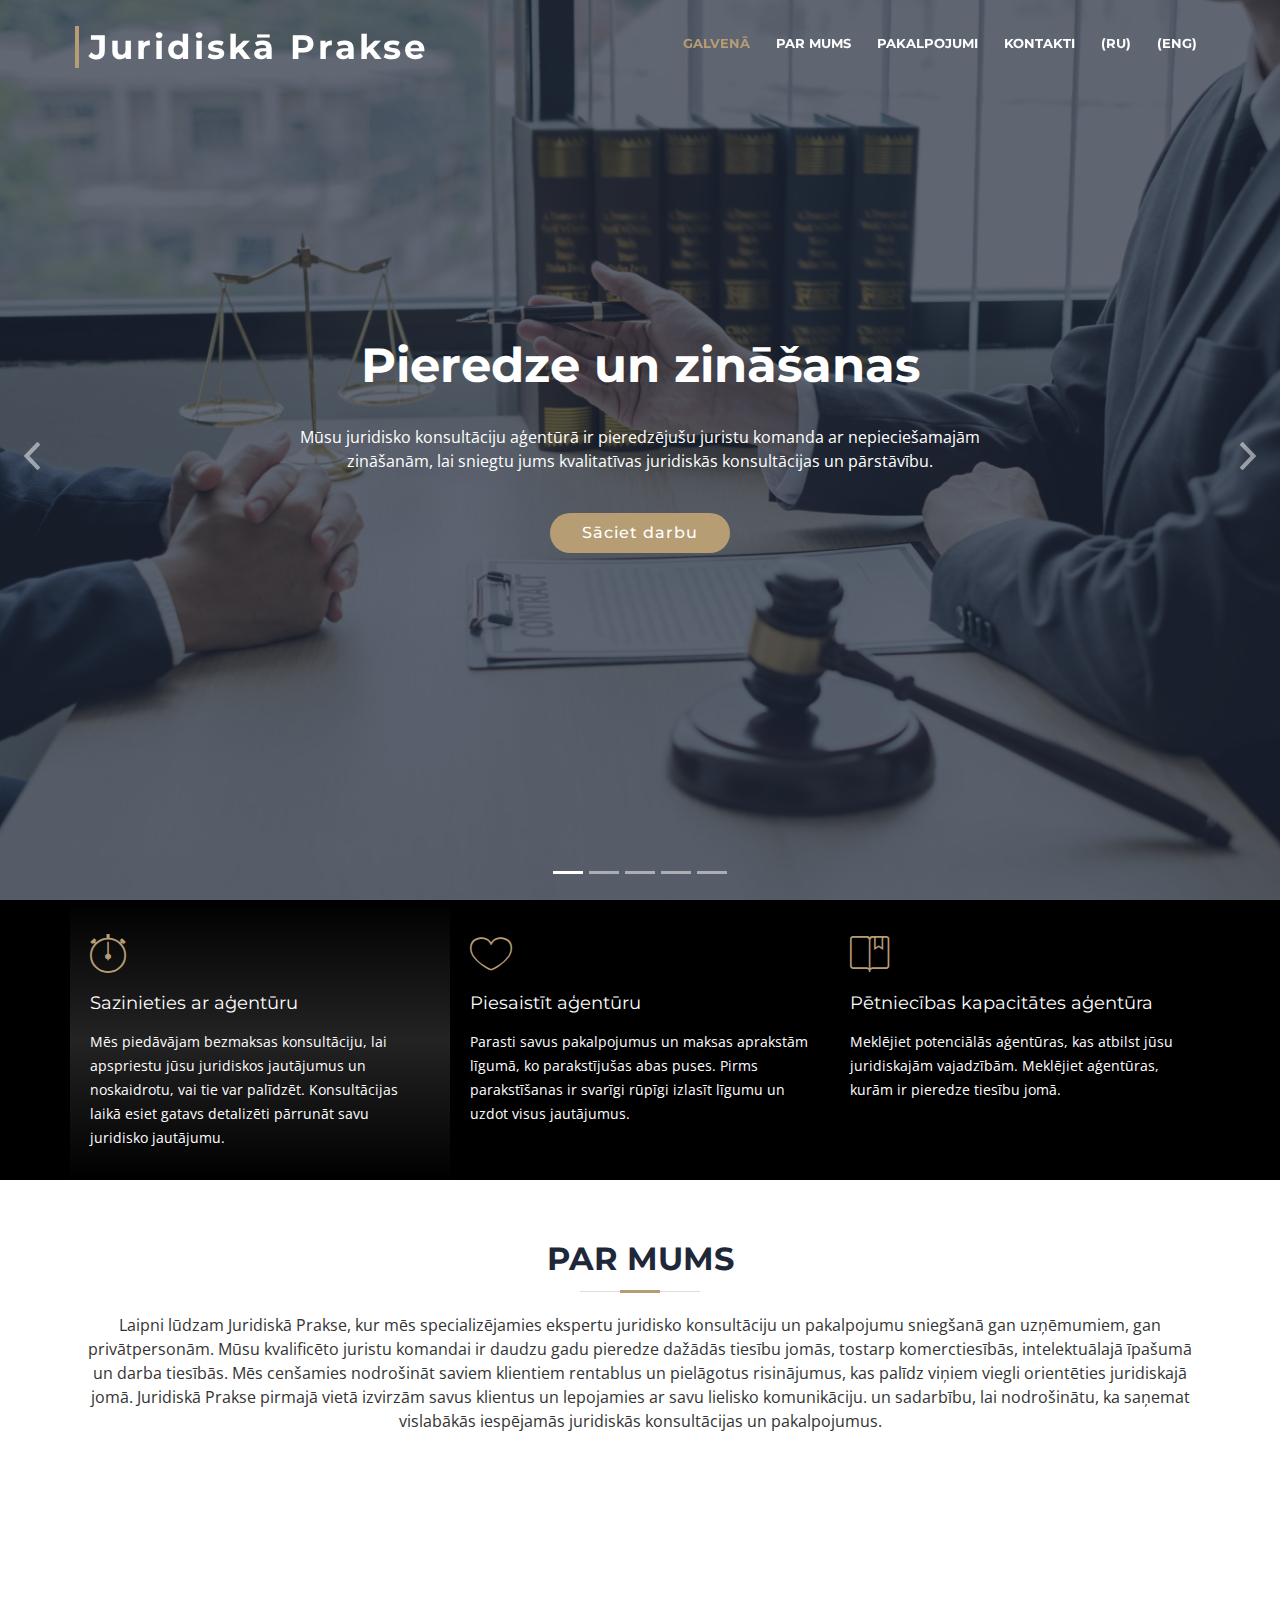
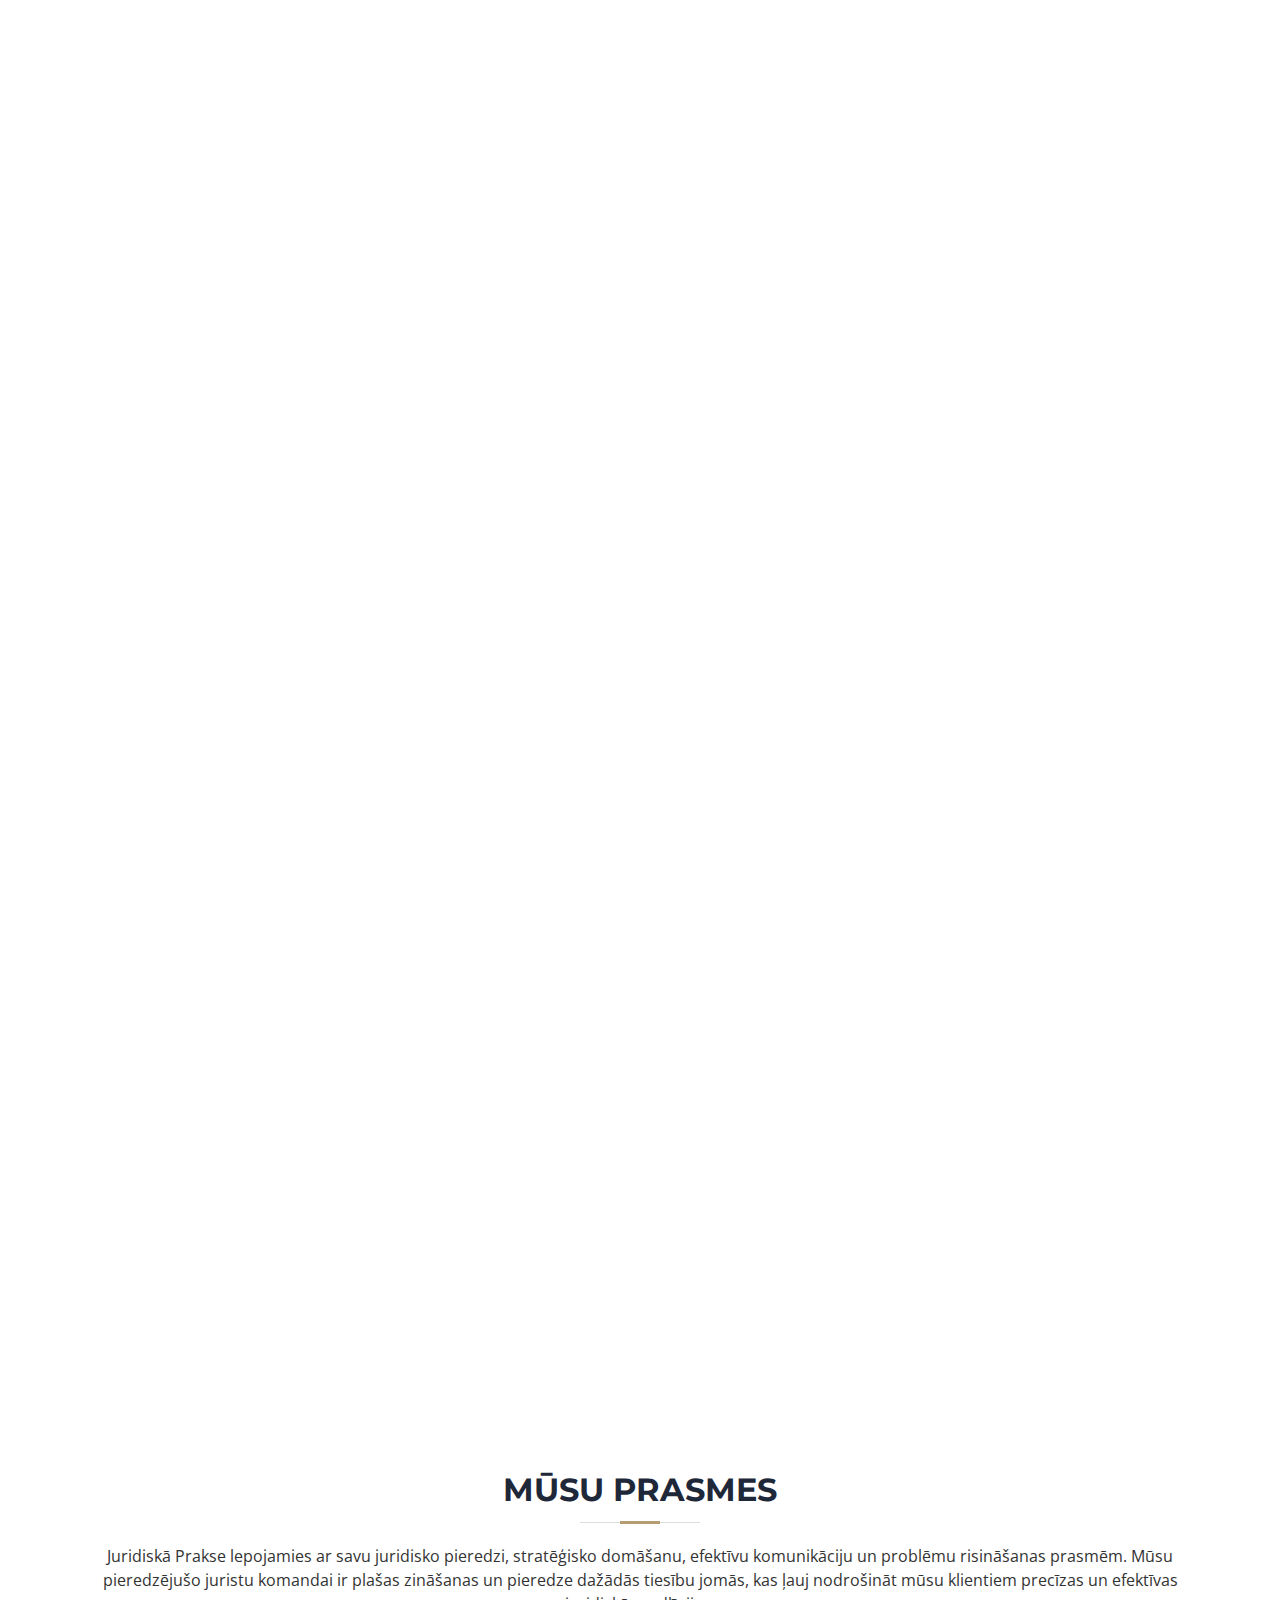
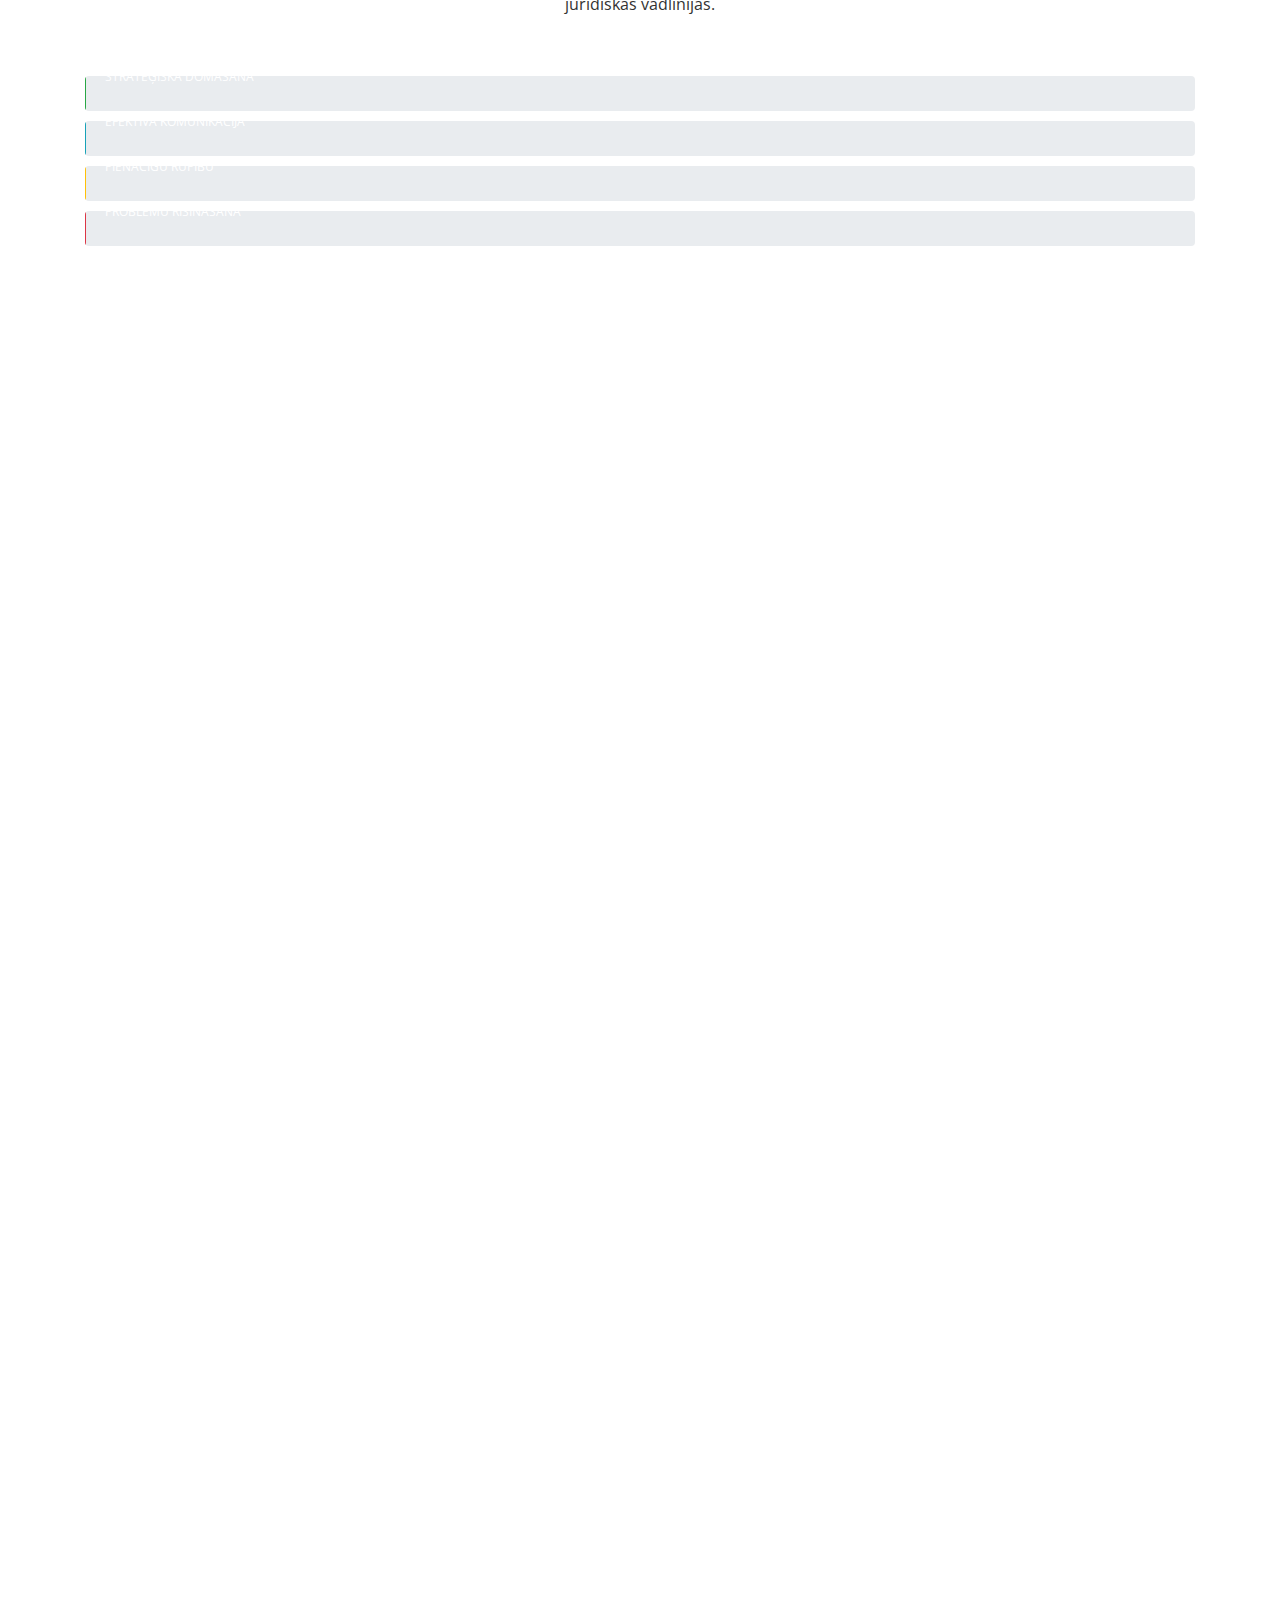
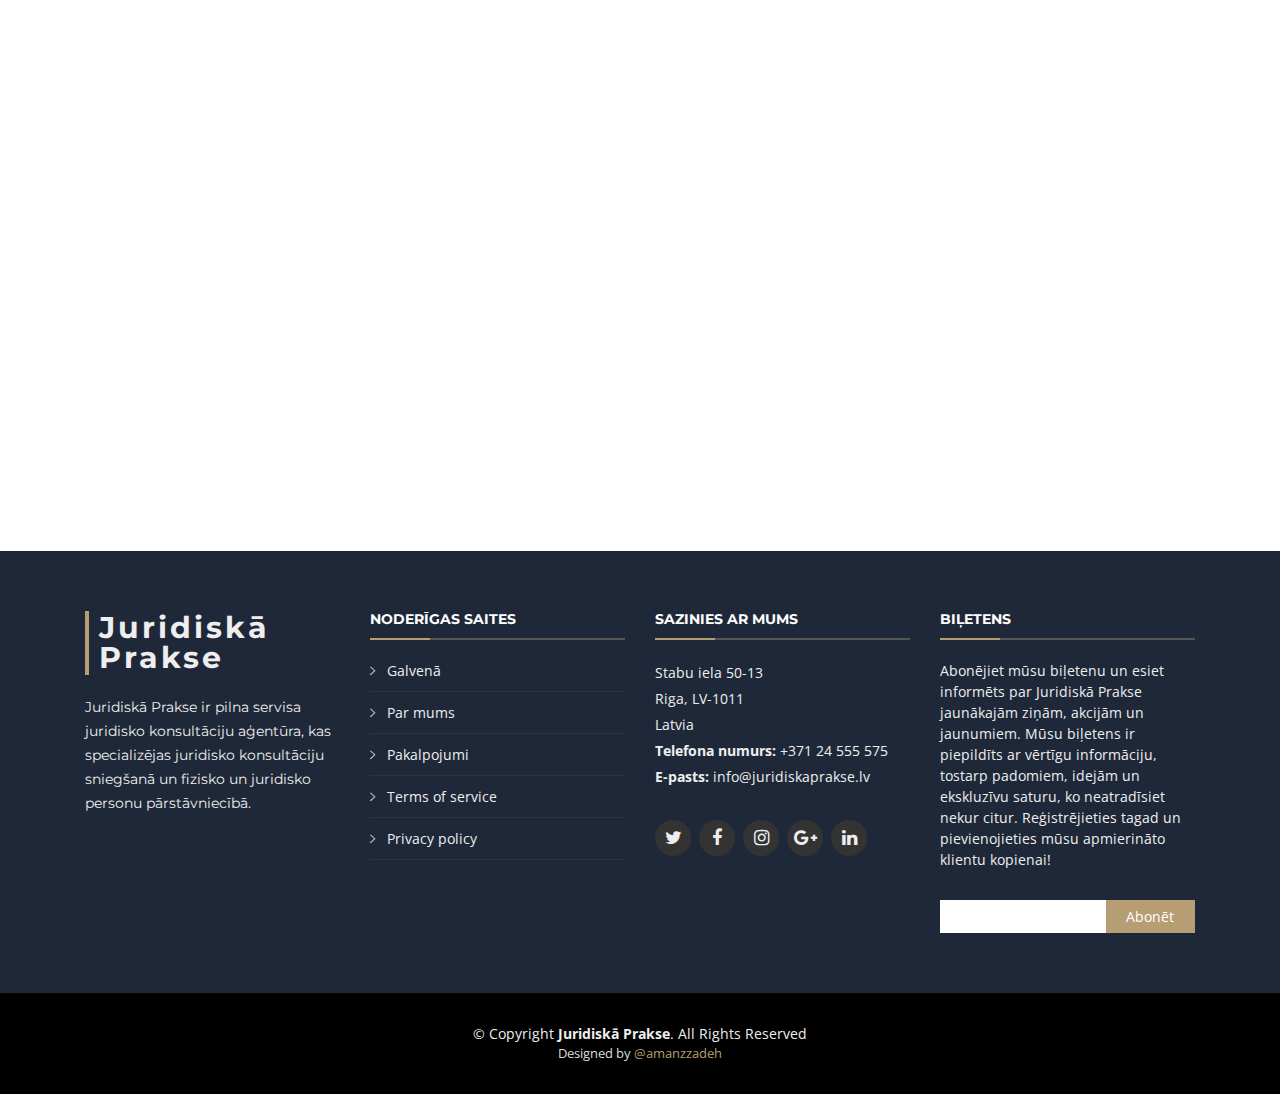
==== commit 0ac077ff: "Update index.html" ====
--- a/index.html
+++ b/index.html
@@ -567,8 +567,8 @@
           <div class="col-lg-3 col-md-6 footer-contact">
             <h4>Sazinies ar mums</h4>
             <p>
-              Stabu iela <br>
-              Riga, LV-1010<br>
+              Stabu iela 50-13 <br>
+              Riga, LV-1011<br>
               Latvia <br>
               <strong>Telefona numurs:</strong> +371 24 555 575<br>
               <strong>E-pasts:</strong> info@juridiskaprakse.lv<br>
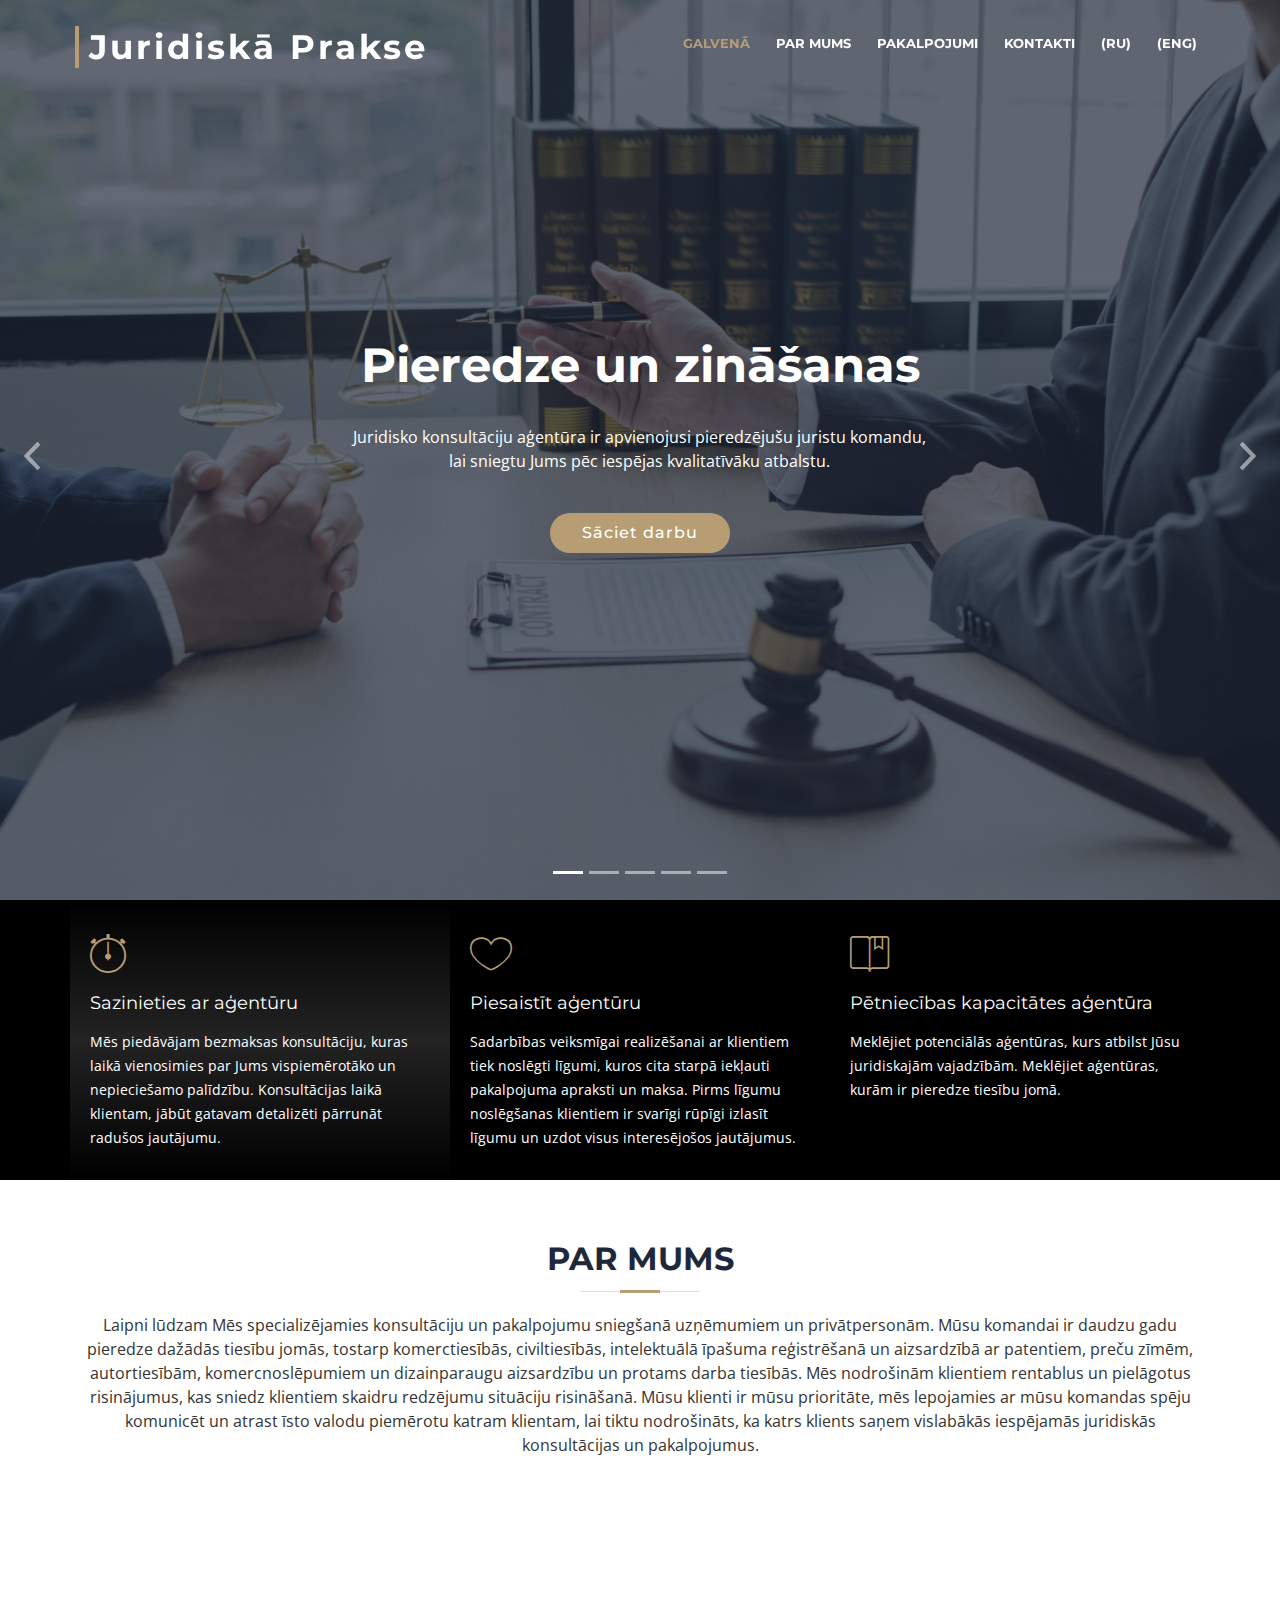
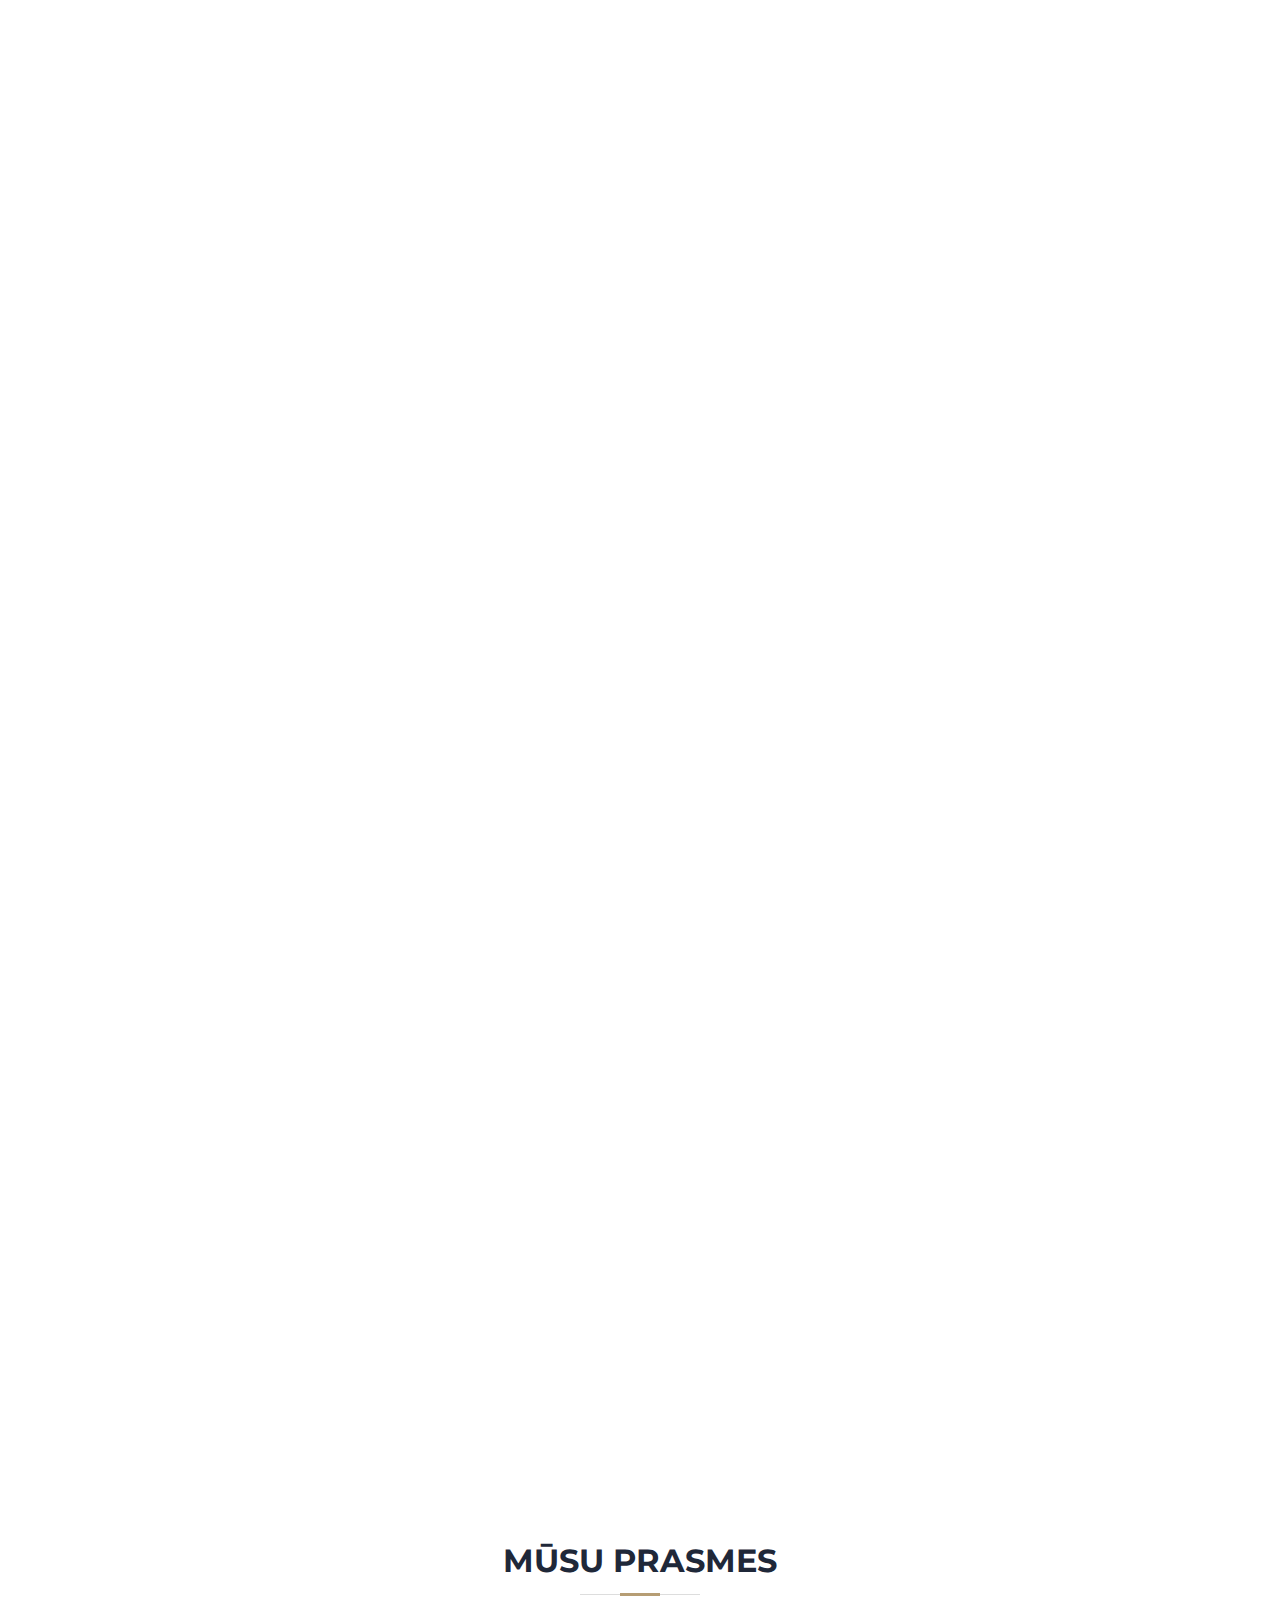
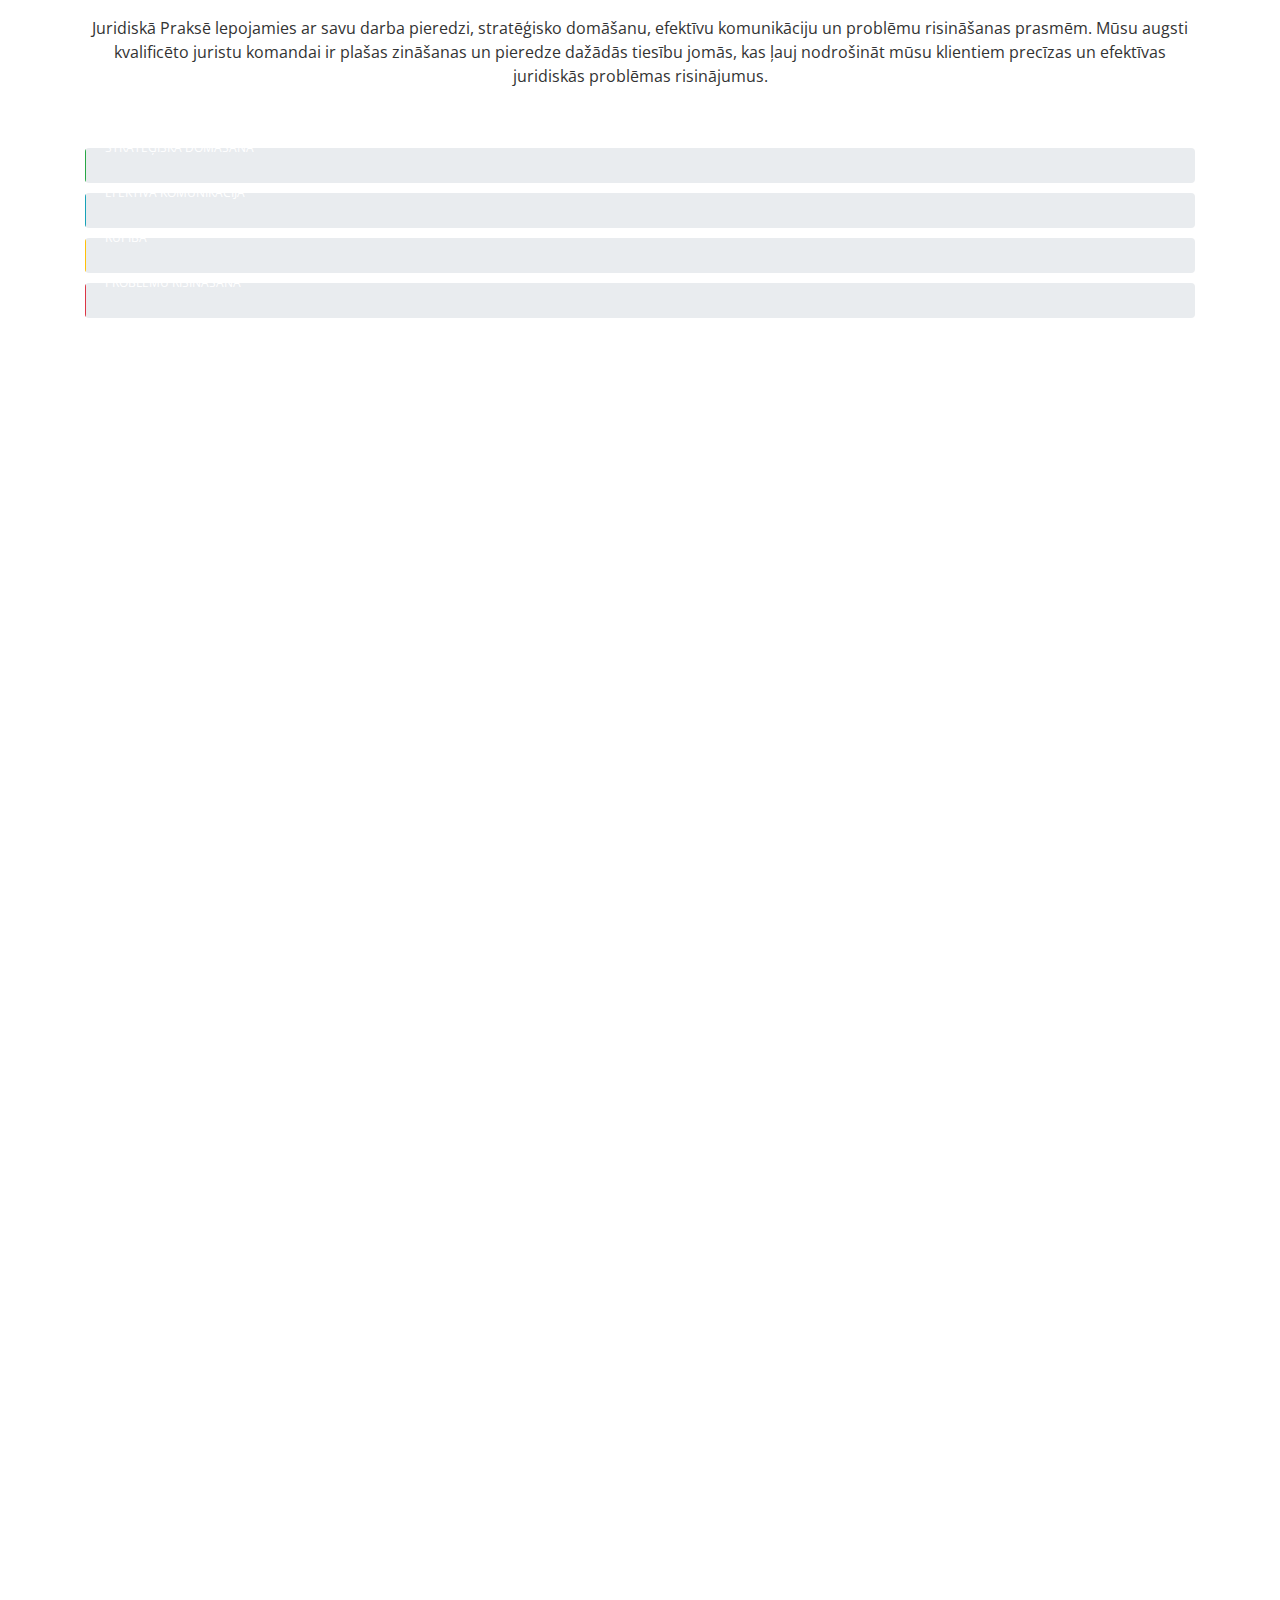
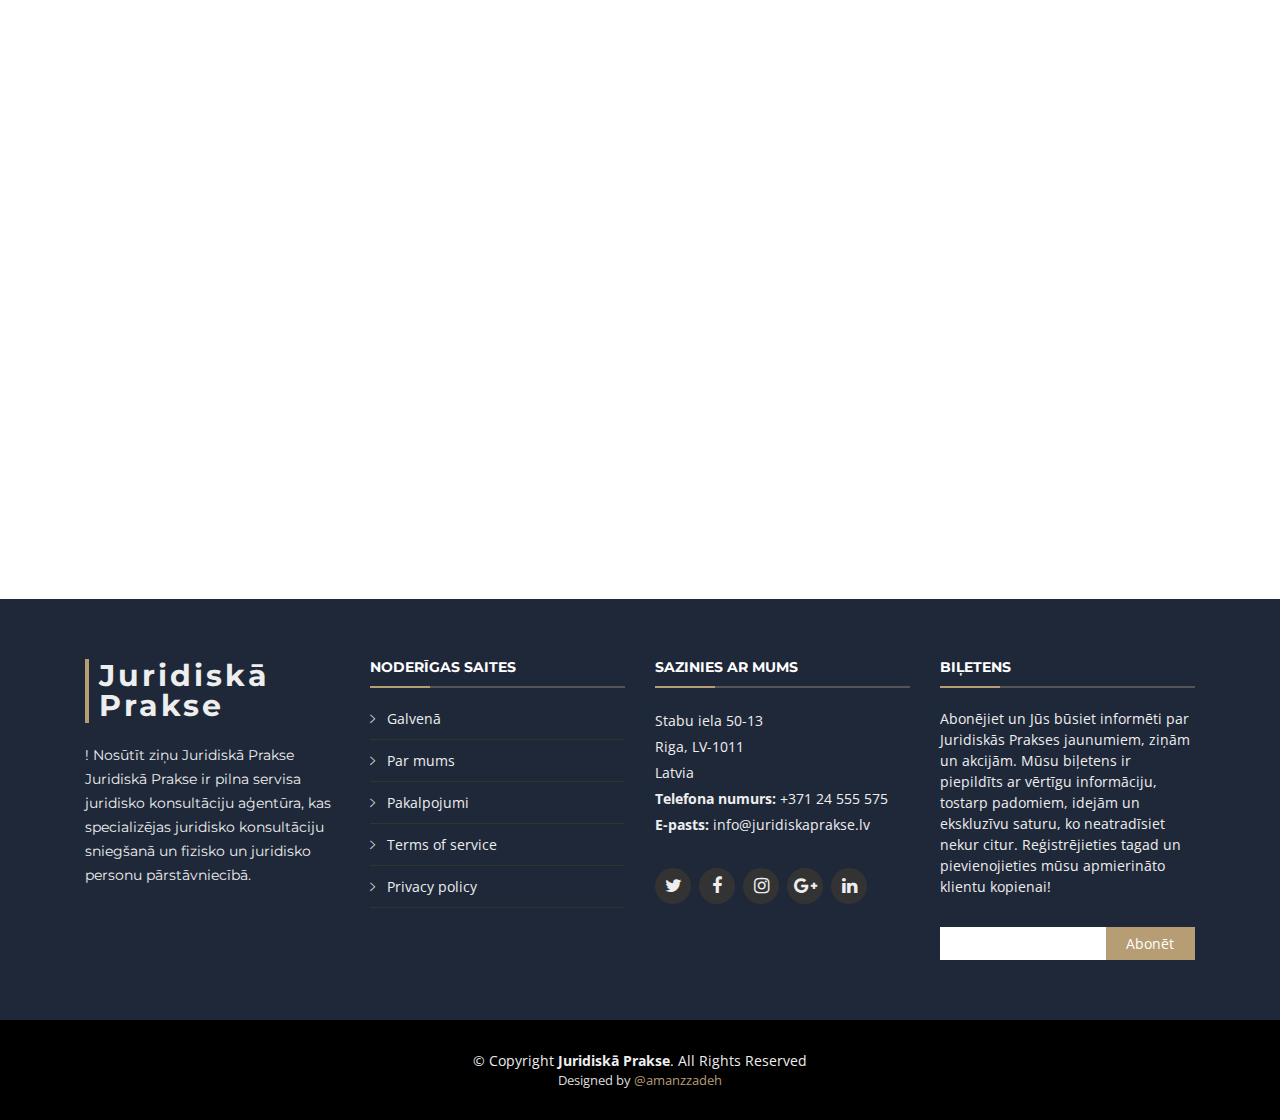
==== commit 58ed6bcc: "Update index.html" ====
--- a/index.html
+++ b/index.html
@@ -51,8 +51,8 @@
           <li><a href="#services">
             Pakalpojumi</a></li>
           <li><a href="#contact">Kontakti</a></li>
-          <li><a href="/index-ru.html">(RU)</a></li>
-          <li><a href="/index-en.html">(ENG)</a></li>
+          <li><a href="/ru.html">(RU)</a></li>
+          <li><a href="/en.html">(ENG)</a></li>
         </ul>
       </nav><!-- #nav-menu-container -->
     </div>
@@ -74,7 +74,7 @@
             <div class="carousel-container">
               <div class="carousel-content">
                 <h2>Pieredze un zināšanas</h2>
-                <p>Mūsu juridisko konsultāciju aģentūrā ir pieredzējušu juristu komanda ar nepieciešamajām zināšanām, lai sniegtu jums kvalitatīvas juridiskās konsultācijas un pārstāvību.</p>
+                <p>Juridisko konsultāciju aģentūra ir apvienojusi pieredzējušu juristu komandu, lai sniegtu Jums pēc iespējas kvalitatīvāku atbalstu. </p>
                 <a href="#featured-services" class="btn-get-started scrollto">Sāciet darbu</a>
               </div>
             </div>
@@ -84,8 +84,8 @@
             <div class="carousel-background"><img src="img/intro-carousel/2.jpg" alt=""></div>
             <div class="carousel-container">
               <div class="carousel-content">
-                <h2>Personalizēta uzmanība</h2>
-                <p>Mēs saprotam, ka katram klientam ir unikālas juridiskās vajadzības. Tāpēc mēs katram pievēršam īpašu uzmanību, lai pārliecinātos, ka izprotam jūsu konkrēto situāciju un varam piedāvāt individuāli pielāgotus juridiskos risinājumus.</p>
+                <h2>Personalizēts darbs ar katru klientu</h2>
+                <p>Mēs saprotam, ka katram klientam ir unikālas prasības un nepieciešamība, pēc kvalificēta speciālista atbalsta.</p>
                 <a href="#featured-services" class="btn-get-started scrollto">Sāciet darbu</a>
               </div>
             </div>
@@ -109,8 +109,8 @@
             <div class="carousel-container">
               <div class="carousel-content">
                 <h2>
-                  Piekļuve resursiem</h2>
-                <p>Mūsu juridisko konsultāciju aģentūrai ir pieejams plašs juridisko resursu un savienojumu klāsts, tostarp nozares eksperti, citi advokātu biroji un juridiskās datu bāzes. Tas ļauj mums sniegt mūsu klientiem visjaunākās un visaptverošākās juridiskās konsultācijas un atbalstu.</p>
+                  Piekļuve resursiem </h2>
+                <p>Mūsu juridisko konsultāciju aģentūra nodrošinot klientam pakalpojumus, sadarbojas ar dažādu jomu speciālistiem, ekspertiem arī citiem advokātu birojiem un izmanto publiski pieejamās datu bāzēs esošo informāciju. Tas ļauj mums, nodrošināt klientam atbalstu visaugstākajā līmenī.</p>
                 <a href="#featured-services" class="btn-get-started scrollto">Sāciet darbu</a>
               </div>
             </div>
@@ -121,7 +121,7 @@
             <div class="carousel-container">
               <div class="carousel-content">
                 <h2>Stratēģiskais atbalsts</h2>
-                <p>Mūsu juridisko konsultāciju aģentūra var palīdzēt jums izstrādāt un īstenot stratēģisku juridisko plānu, kas ir saskaņots ar jūsu biznesa vai personīgajiem mērķiem. Mēs varam sniegt jums nepieciešamos norādījumus un atbalstu, lai sasniegtu vislabāko iznākumu jūsu juridiskajā jautājumā.</p>
+                <p>Mūsu juridisko konsultāciju aģentūra var palīdzēt Jums izstrādāt stratēģijas plānu un īstenot to, lai sasniegtu Jūsu biznesa vai personīgos mērķus. Mēs sniegsim Jums nepieciešamo atbalstu, lai sasniegtu vislabāko rezultātu jebkurā jautājumā.</p>
                 <a href="#featured-services" class="btn-get-started scrollto">Sāciet darbu</a>
               </div>
             </div>
@@ -158,21 +158,21 @@
             <i class="ion-ios-stopwatch-outline"></i>
             <h4 class="title"><a href="">
               Sazinieties ar aģentūru</a></h4>
-            <p class="description">Mēs piedāvājam bezmaksas konsultāciju, lai apspriestu jūsu juridiskos jautājumus un noskaidrotu, vai tie var palīdzēt. Konsultācijas laikā esiet gatavs detalizēti pārrunāt savu juridisko jautājumu.</p>
+            <p class="description">Mēs piedāvājam bezmaksas konsultāciju, kuras laikā  vienosimies par Jums vispiemērotāko un nepieciešamo palīdzību. Konsultācijas laikā klientam, jābūt gatavam detalizēti pārrunāt radušos jautājumu.</p>
           </div>
 
           <div class="col-lg-4 box">
             <i class="ion-ios-heart-outline"></i>
             <h4 class="title"><a href="">
               Piesaistīt aģentūru</a></h4>
-            <p class="description">Parasti savus pakalpojumus un maksas aprakstām līgumā, ko parakstījušas abas puses. Pirms parakstīšanas ir svarīgi rūpīgi izlasīt līgumu un uzdot visus jautājumus.</p>
+            <p class="description">Sadarbības veiksmīgai realizēšanai ar klientiem tiek noslēgti līgumi, kuros cita starpā iekļauti pakalpojuma apraksti un maksa. Pirms līgumu noslēgšanas klientiem ir svarīgi rūpīgi izlasīt līgumu un uzdot visus interesējošos jautājumus. </p>
           </div>
 
           <div class="col-lg-4 box">
             <i class="ion-ios-bookmarks-outline"></i>
             <h4 class="title"><a href="">
               Pētniecības kapacitātes aģentūra</a></h4>
-            <p class="description">Meklējiet potenciālās aģentūras, kas atbilst jūsu juridiskajām vajadzībām. Meklējiet aģentūras, kurām ir pieredze tiesību jomā.</p>
+            <p class="description">Meklējiet potenciālās aģentūras, kurs atbilst Jūsu juridiskajām vajadzībām. Meklējiet aģentūras, kurām ir pieredze tiesību jomā. </p>
           </div>
         </div>
       </div>
@@ -187,8 +187,11 @@
         <header class="section-header">
           <h3>
             Par mums</h3>
-          <p>Laipni lūdzam Juridiskā Prakse, kur mēs specializējamies ekspertu juridisko konsultāciju un pakalpojumu sniegšanā gan uzņēmumiem, gan privātpersonām. Mūsu kvalificēto juristu komandai ir daudzu gadu pieredze dažādās tiesību jomās, tostarp komerctiesībās, intelektuālajā īpašumā un darba tiesībās. Mēs cenšamies nodrošināt saviem klientiem rentablus un pielāgotus risinājumus, kas palīdz viņiem viegli orientēties juridiskajā jomā. Juridiskā Prakse pirmajā vietā izvirzām savus klientus un lepojamies ar savu lielisko komunikāciju.
-            un sadarbību, lai nodrošinātu, ka saņemat vislabākās iespējamās juridiskās konsultācijas un pakalpojumus.</p>
+          <p>Laipni lūdzam 
+Mēs specializējamies konsultāciju un pakalpojumu sniegšanā uzņēmumiem un privātpersonām. Mūsu komandai ir daudzu gadu pieredze dažādās tiesību jomās, tostarp komerctiesībās, civiltiesībās, intelektuālā īpašuma reģistrēšanā un aizsardzībā ar patentiem, preču zīmēm, autortiesībām, komercnoslēpumiem un dizainparaugu aizsardzību un protams darba tiesībās. 
+Mēs nodrošinām klientiem rentablus un pielāgotus risinājumus, kas sniedz klientiem skaidru redzējumu situāciju risināšanā.
+Mūsu klienti ir mūsu prioritāte, mēs lepojamies ar mūsu komandas spēju komunicēt un atrast īsto valodu piemērotu katram klientam, lai tiktu nodrošināts, ka katrs klients saņem vislabākās iespējamās juridiskās konsultācijas un pakalpojumus. 
+</p>
         </header>
 
         <div class="row about-cols">
@@ -203,7 +206,7 @@
                 
 Mūsu misija</a></h2>
               <p>
-                Mūsu misija Juridiskā Prakse ir sniegt klientiem kvalificētas juridiskās konsultācijas un pielāgotus risinājumus, kas atbilst viņu konkrētajām vajadzībām un mērķiem, vienlaikus nodrošinot visaugstāko<br> darba līmeni. 
+               Mūsu misija ir sniegt klientiem kvalificētas juridiskās konsultācijas un pielāgotus risinājumus, kas atbilst viņu konkrētajām vajadzībām un mērķiem, vienlaikus nodrošinot visaugstāko darba līmeni. 
               </p>
             </div>
           </div>
@@ -230,7 +233,7 @@
               </div>
               <h2 class="title"><a href="#">Mūsu skats</a></h2>
               <p>
-                Mūsu vīzija ir veidot ilgtermiņa attiecības ar klientiem, kuru pamatā ir savstarpēja uzticēšanās, cieņa un izcili rezultāti. Mēs cenšamies pastāvīgi ieviest jauninājumus un uzlabot savus juridiskos <br>pakalpojumus.
+                Mūsu vīzija ir veidot ilgtermiņa attiecības ar klientiem, kuru pamatā ir savstarpēja uzticēšanās, cieņa un izcili rezultāti. Mēs pastāvīgi augam un pilnveidojam savas zināšanās un sniegtajos pakalpojums. 
               </p>
             </div>
           </div>
@@ -249,7 +252,10 @@
         <header class="section-header wow fadeInUp">
           <h3>
             Pakalpojumi</h3>
-          <p>Juridiskā Prakse piedāvājam plašu juridisko pakalpojumu klāstu, lai palīdzētu mūsu klientiem ar pārliecību orientēties sarežģītā juridiskajā vidē. Mūsu pakalpojumi ietver juridiskas konsultācijas un pārstāvību, līgumu izstrādi un pārskatīšanu, intelektuālā īpašuma aizsardzību un izpildi, strīdu izšķiršanu un daudz ko citu. Mēs lepojamies ar to, ka piedāvājam rentablus risinājumus, kas palīdz mūsu klientiem sasniegt vēlamos rezultātus, kā arī pastāvīgi tos atjaunināt visa juridiskā procesa laikā.</p>
+          <p>Nodrošinām plašu juridisko pakalpojumu klāstu, lai palīdzētu mūsu klientiem ar pārliecību orientēties sarežģītā juridiskā vidē.
+Mūsu pakalpojumi ietver juridiskas konsultācijas un pārstāvību, līgumu izstrādi, intelektuālā īpašuma aizsardzību un reģistrāciju, strīdu izšķiršanu un daudz ko citu.
+Mēs lepojamies ar to, ka piedāvājam rentablus risinājumus, kas palīdz mūsu klientiem sasniegt vēlamos rezultātus, kā arī pastāvīgi attīstāmies un papildinām zināšanas.
+</p>
         </header>
 
         <div class="row">
@@ -257,37 +263,37 @@
             <div class="icon"><i class="ion-ios-bookmarks-outline"></i></div>
             <h4 class="title"><a href="">
               Intelektuālais īpašums</a></h4>
-            <p class="description">Palīdzība intelektuālā īpašuma tiesību aizsardzībā un aizsardzībā, tostarp patentu un autortiesību iegūšanā.</p>
+            <p class="description">Palīdzība intelektuālā īpašuma reģistrēšanā un aizsardzībā ar patentiem, preču zīmēm, autortiesībām, komercnoslēpumiem un ar dizainparaugu aizsargājamās tiesības.</p>
           </div>
           <div class="col-lg-4 col-md-6 box wow bounceInUp" data-wow-duration="1.4s">
             <div class="icon"><i class="ion-ios-paper-outline"></i></div>
-            <h4 class="title"><a href="">Darba likums</a></h4>
-            <p class="description">Palīdziet ar nodarbinātību saistītos jautājumos, piemēram, pieņemšanā darbā un atlaišanā, diskriminācijā un strīdos par algām un stundām.</p>
+            <h4 class="title"><a href="">Darba tiesības</a></h4>
+            <p class="description">Nodrošinām ar nodarbinātību saistītos jautājumu risinājumus, piemēram, pieņemšanā darbā un darba tiesisko attiecību izbeigšana, diskriminācija un strīd par atalgojuma izmaksu un nostrādāto stundu pienācīgu uzskaiti.</p>
           </div>
           <div class="col-lg-4 col-md-6 box wow bounceInUp" data-wow-duration="1.4s">
             <div class="icon"><i class="ion-ios-analytics-outline"></i></div>
-            <h4 class="title"><a href="">Uzņēmumu tiesības</a></h4>
+            <h4 class="title"><a href="">Komerctiesības</a></h4>
             <p class="description">
               
-Palīdzība korporācijas dibināšanā, līgumu sastādīšanā un izskatīšanā, apvienošanās un pārņemšanas procesā u.c.</p>
+Nodrošinām uzņēmumu dibināšanai nepieciešamo dokumentāciju, kā arī izmaiņu reģistrācijai, tai skaitā reorganizāciju realizēšanai nepieciešamo darbību un dokumentu sagatavošanu. Izstrādājam dažāda satura un sarežģītības līgumus. </p>
           </div>
           <div class="col-lg-4 col-md-6 box wow bounceInUp" data-wow-delay="0.1s" data-wow-duration="1.4s">
             <div class="icon"><i class="ion-ios-speedometer-outline"></i></div>
             <h4 class="title"><a href="">Tiesvedība</a></h4>
             <p class="description">
-              Pārstāvība tiesā vai citās strīdu izšķiršanas tiesvedībās, tostarp komerciālos, darba un intelektuālā īpašuma strīdos.</p>
+              Pārstāvība tiesā vai citās strīdu izšķiršanas institūcijās, dažāda rakstura strīdos, tostarp komerciālos, darba un intelektuālā īpašuma strīdos.</p>
           </div>
           <div class="col-lg-4 col-md-6 box wow bounceInUp" data-wow-delay="0.1s" data-wow-duration="1.4s">
             <div class="icon"><i class="ion-ios-barcode-outline"></i></div>
             <h4 class="title"><a href="">Nekustamā īpašuma tiesības</a></h4>
-            <p class="description">Palīdzība ar nekustamo īpašumu saistītos jautājumos, piemēram, īpašuma pirkšana, pārdošana, īrēšana vai attīstīšana, kā arī zemes izmantošanas un zonējuma noteikumi.</p>
+            <p class="description">Palīdzība ar nekustamo īpašumu saistītos jautājumos, piemēram, īpašuma pirkšana, pārdošana, izīrēšana vai atsavināšana, kā arī nekustamā īpašuma sadalīšana.</p>
           </div>
           <div class="col-lg-4 col-md-6 box wow bounceInUp" data-wow-delay="0.1s" data-wow-duration="1.4s">
             <div class="icon"><i class="ion-ios-people-outline"></i></div>
             <h4 class="title"><a href="">
-              Nodokļu likums</a></h4>
+             Nodokļu konsultācijas </a></h4>
             <p class="description">
-              Palīdzība nodokļu plānošanā, saistību izpildē un strīdu risināšanā.</p>
+             Palīdzība nodokļu plānošanā un ar nodokļiem saistīto strīdu risināšanā.</p>
           </div>
 
         </div>
@@ -301,9 +307,9 @@
     <section id="call-to-action" class="wow fadeIn">
       <div class="container text-center">
         <h3>Vai esat gatavs sasniegt savus juridiskos mērķus?</h3>
-        <p> Speriet pirmo soli savu juridisko mērķu sasniegšanai ar Juridiskā Prakse. Sazinieties ar mums jau šodien, lai ieplānotu konsultāciju ar kādu no mūsu pieredzējušajiem juristiem un uzzinātu, kā mēs varam jums palīdzēt ar pārliecību orientēties juridiskajā vidē.</p>
+        <p> Speriet pirmo soli savu juridisko mērķu sasniegšanai ar Juridiskā Prakse! Sazinieties ar mums jau šodien, lai ieplānotu konsultāciju ar kādu no mūsu pieredzējušiem juristiem un uzziniet, kā mēs varam Jums palīdzēt ar pārliecību orientēties juridiskajā vidē.</p>
         <a class="cta-btn" href="#">
-          SAZINIETIES AR MUMS, LAI PIERAKSTĪTIES KONSULTĀCIJAI</a>
+          SAZINIETIES AR MUMS, LAI PIERAKSTĪTOS KONSULTĀCIJAI</a>
       </div>
     </section><!-- #call-to-action -->
 
@@ -317,8 +323,9 @@
           <h3>
             
 MŪSU PRASMES</h3>
-          <p>Juridiskā Prakse lepojamies ar savu juridisko pieredzi, stratēģisko domāšanu, efektīvu komunikāciju un problēmu risināšanas prasmēm. Mūsu pieredzējušo juristu komandai ir plašas zināšanas un pieredze dažādās tiesību jomās, kas ļauj nodrošināt mūsu klientiem
-            precīzas un efektīvas juridiskās vadlīnijas.</p>
+          <p>Juridiskā Praksē lepojamies ar savu darba pieredzi, stratēģisko domāšanu, efektīvu komunikāciju un problēmu risināšanas prasmēm. 
+Mūsu augsti kvalificēto juristu komandai ir plašas zināšanas un pieredze dažādās tiesību jomās, kas ļauj nodrošināt mūsu klientiem precīzas un efektīvas juridiskās problēmas risinājumus.
+</p>
         </header>
 
         <div class="skills-content">
@@ -340,7 +347,7 @@
 
           <div class="progress">
             <div class="progress-bar bg-warning" role="progressbar" aria-valuenow="100" aria-valuemin="0" aria-valuemax="100">
-              <span class="skill">pienācīgu rūpību<i class="val">100%</i></span>
+              <span class="skill">RŪPĪBA<i class="val">100%</i></span>
             </div>
           </div>
 
@@ -365,7 +372,7 @@
         <header class="section-header">
           <h3>
             Dati</h3>
-          <p>Juridiskā Prakse mums ir pierādījuši panākumus: vairāk nekā 10 gadu pieredze, apmierināti klienti, pieredze dažādās tiesību jomās un veiksmīgu lietu vēsture.</p>
+          <p>Juridiskā Prakse mūsu panākumi: vairāk nekā 10 gadu pieredze, apmierināti klienti, pieredze dažādās tiesību jomās un veiksmīgu lietu vēsture.</p>
         </header>
 
         <div class="row counters">
@@ -378,18 +385,18 @@
   				</div>
 
           <div class="col-lg-3 col-6 text-center">
-            <span data-toggle="counter-up">13</span>
+            <span data-toggle="counter-up">11</span>
             <p>Gadiem krāta pieredze</p>
   				</div>
 
           <div class="col-lg-3 col-6 text-center">
-            <span data-toggle="counter-up">12,987</span>
+            <span data-toggle="counter-up">3,987</span>
             <p>
               Veiksmīgi gadījumi</p>
   				</div>
 
           <div class="col-lg-3 col-6 text-center">
-            <span data-toggle="counter-up">17,672</span>
+            <span data-toggle="counter-up">2,672</span>
             <p>Apmierināti klienti</p>
   				</div>
 
@@ -478,7 +485,7 @@
         <div class="section-header">
           <h3>
             SAZINIES AR MUMS</h3>
-          <p>Ja jums nepieciešama palīdzība vai jums ir kādi jautājumi, sazinieties ar mums. Mēs esam pieejami pa tālruni, e-pastu un vienmēr esam priecīgi jums palīdzēt.</p>
+          <p>Ja Jums nepieciešama palīdzība vai Jums ir kādi jautājumi, sazinieties ar mums. Mēs esam pieejami pa tālruni, e-pastu un vienmēr esam priecīgi Jums palīdzēt. </p>
         </div>
 
         <div class="row contact-info">
@@ -550,7 +557,7 @@
 
           <div class="col-lg-3 col-md-6 footer-info">
             <h3>Juridiskā Prakse</h3>
-            <p>Juridiskā Prakse ir pilna servisa juridisko konsultāciju aģentūra, kas specializējas juridisko konsultāciju sniegšanā un fizisko un juridisko personu pārstāvniecībā.</p>
+            <p>! Nosūtīt ziņu Juridiskā Prakse Juridiskā Prakse ir pilna servisa juridisko konsultāciju aģentūra, kas specializējas juridisko konsultāciju sniegšanā un fizisko un juridisko personu pārstāvniecībā.</p>
           </div>
 
           <div class="col-lg-3 col-md-6 footer-links">
@@ -586,7 +593,10 @@
 
           <div class="col-lg-3 col-md-6 footer-newsletter">
             <h4>Biļetens</h4>
-            <p>Abonējiet mūsu biļetenu un esiet informēts par Juridiskā Prakse jaunākajām ziņām, akcijām un jaunumiem. Mūsu biļetens ir piepildīts ar vērtīgu informāciju, tostarp padomiem, idejām un ekskluzīvu saturu, ko neatradīsiet nekur citur. Reģistrējieties tagad un pievienojieties mūsu apmierināto klientu kopienai!</p>
+            <p>Abonējiet un Jūs būsiet informēti par Juridiskās Prakses jaunumiem, ziņām un akcijām.
+Mūsu biļetens ir piepildīts ar vērtīgu informāciju, tostarp padomiem, idejām un ekskluzīvu saturu, ko neatradīsiet nekur citur. 
+Reģistrējieties tagad un pievienojieties mūsu apmierināto klientu kopienai!
+</p>
             <form action="" method="post">
               <input type="email" name="email"><input type="submit"  value="Abonēt">
             </form>
